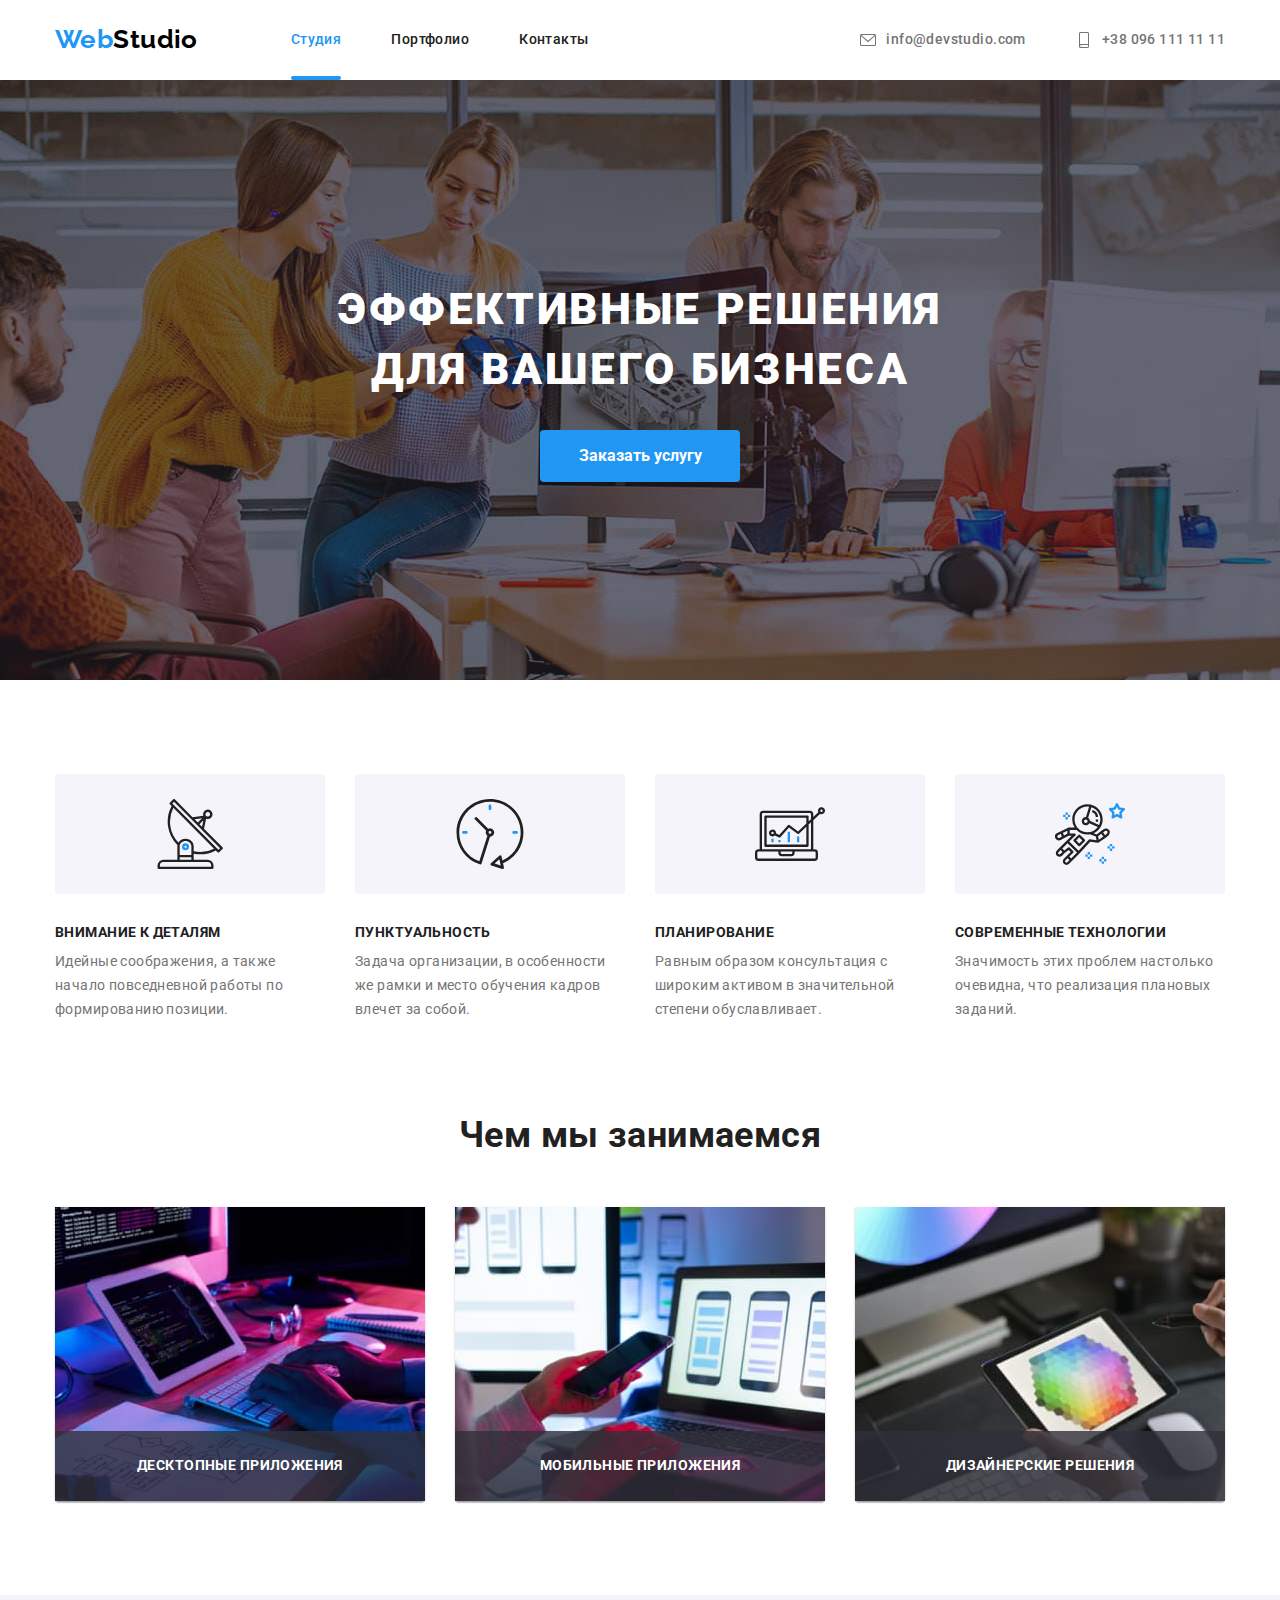
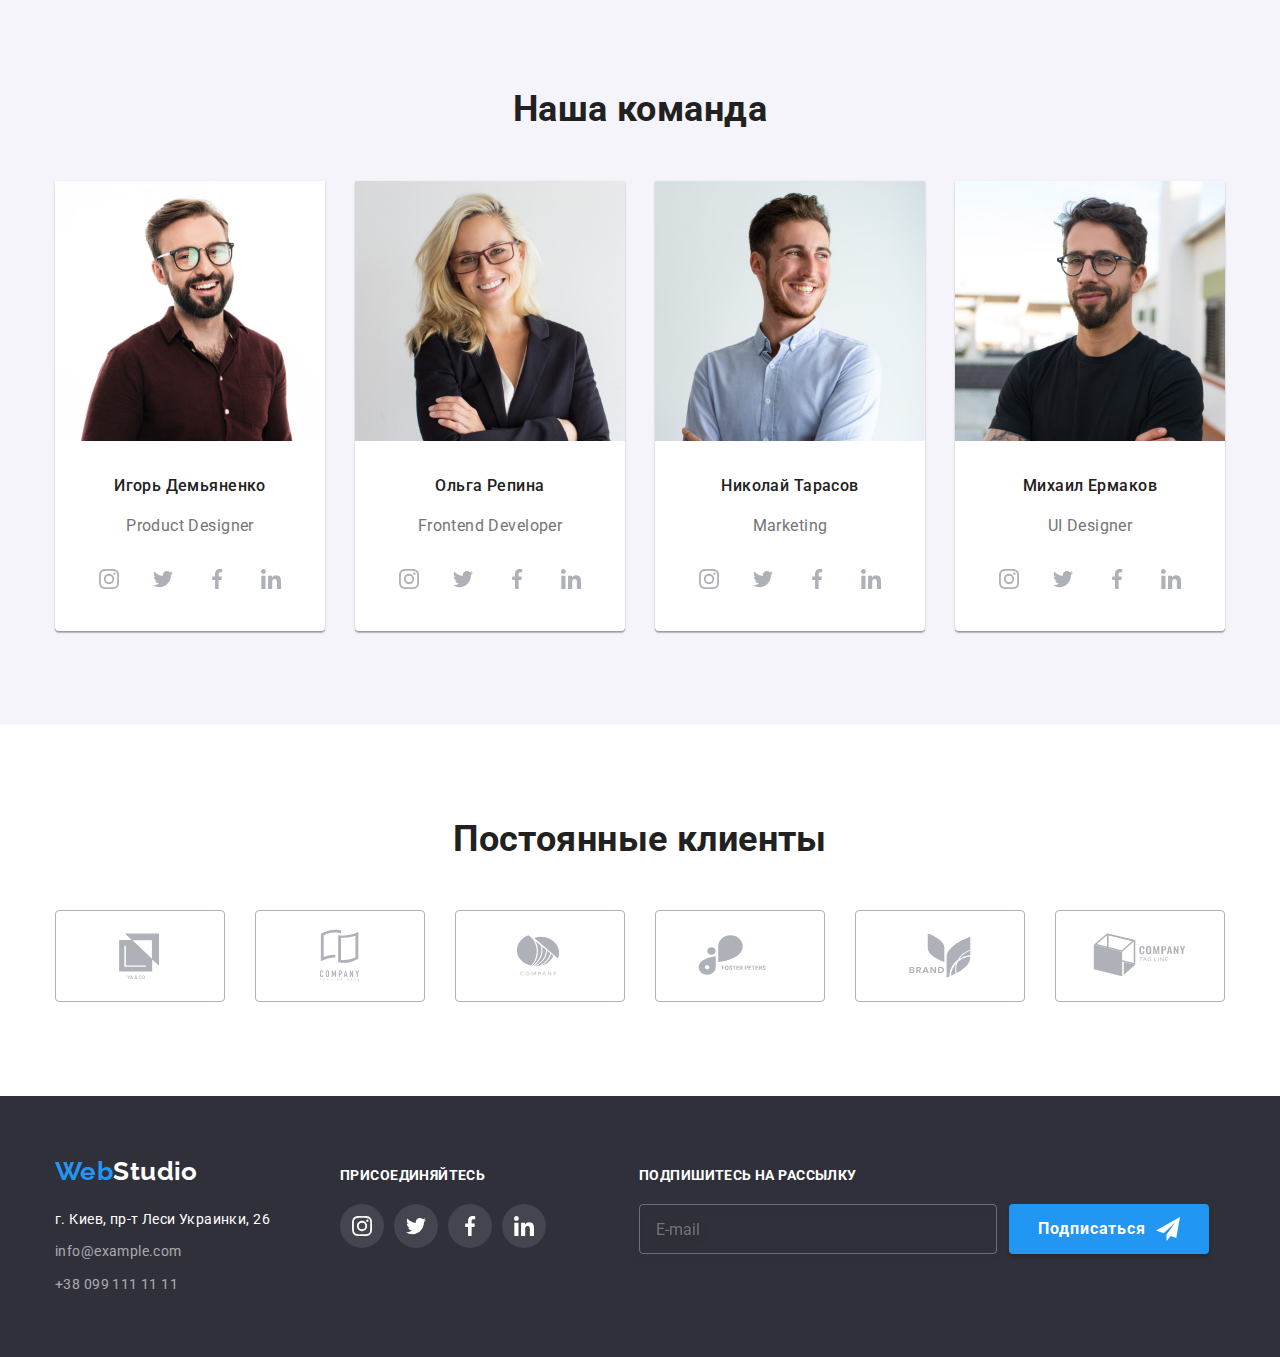
==== index.html @ b053bb47 "Start" ====
<!DOCTYPE html>
<html lang="ru">
<head>
    <meta charset="UTF-8">
    <meta http-equiv="X-UA-Compatible" content="IE=edge">
    <meta name="viewport" content="width=device-width, initial-scale=1.0">
    <title>WebStudio</title>
    <link rel="preconnect" href="https://fonts.googleapis.com">
    <link rel="preconnect" href="https://fonts.gstatic.com" crossorigin>
    <link href="https://fonts.googleapis.com/css2?family=Raleway:wght@700&family=Roboto:wght@400;500;700;900&display=swap"
        rel="stylesheet">
    <link rel="stylesheet" href="./css/modern-normalize.css">
    <link rel="stylesheet" href="./css/main.min.css">
    <link rel="stylesheet" href="./css/style.css">
</head>
<body>
    <!--Верхняя линия-->
    <header>
        <div class="container header">
            <nav class="navigation">
                <a href="./index.html" lang="en" class="navigation__link-logo"><span class="navigation__logo--blue">Web</span>Studio</a>
                <ul class="navigation__list">
                    <li class="navigation__link-content">
                        <a href="./index.html" class="navigation__site-nav current">Студия</a>
                    </li>
                    <li class="navigation__link-content">
                        <a href="./portfolio.html" class="navigation__site-nav">Портфолио</a>
                    </li>
                    <li class="navigation__link-content">
                        <a href="" class="navigation__site-nav">Контакты</a>
                    </li>
                </ul>
            </nav>
            <ul class="navigation__list">
                <li class="navigation__list-contact">
                    <a href="mailto:info@devstudio.com" class="navigation__link">
                        <svg class="navigation__icon">
                            <use href="./images/icons.svg#envelope"></use>
                        </svg>
                        info@devstudio.com
                    </a>
                </li>
                <li class="navigation__list-contact">
                    <a href="tel:+380961111111" class="navigation__link">
                        <svg class="navigation__icon">
                            <use href="./images/icons.svg#smartphone"></use>
                        </svg>
                        +38 096 111 11 11</a>
                </li>
            </ul>
        </div>
    </header>
    <main>
        <!--Шапка-->
        <section class="hero">
            <div class="container">
                <h1 class="hero__title">Эффективные решения
                    <br> для вашего бизнеса</h1>
                <button type="button" class="hero__button" data-modal-open>Заказать услугу</button>
            </div>
            <!-- Модалка -->
            <div class="backdrop is-hidden" data-modal>
                <div class="modal">
                    <button type="button" class="modal__close-btn" data-modal-close>
                        <svg class="modal__close-icon">
                            <use href="./images/icons.svg#close"></use>
                        </svg>
                    </button>
                    <p class="modal__title">Оставьте свои данные, мы вам перезвоним</p>
                    <form action="#" class="modal__form">
                        <label class="modal__label">
                            Имя
                            <div class="modal__block">
                                <input type="text" name="name" class="modal__input" minlength="2" required>
                                <svg class="modal__icon-form" width="18" height="18">
                                    <use href="./images/icons.svg#person"></use>
                                </svg>
                            </div>
                        </label>
                        <label class="modal__label">
                            Телефон
                            <div class="modal__block">
                                <input type="tel" name="tel" class="modal__input" required>
                                <svg class="modal__icon-form" width="18" height="18">
                                    <use href="./images/icons.svg#phone"></use>
                                </svg>
                            </div>
                        </label>
                        <label class="modal__label">
                            Почта
                            <div class="modal__block">
                                <input type="email" name="email" class="modal__input">
                                <svg class="modal__icon-form" width="18" height="18">
                                    <use href="./images/icons.svg#email"></use>
                                </svg>
                            </div>
                        </label>
                        <label for="#comment" class="modal__comment-label">Комментарий</label>
                        <textarea name="comment" id="comment" class="modal__comment" placeholder="Введите текст"></textarea>
                        <label class="modal__contract">
                            <input type="checkbox" class="modal__checkbox" name="contract" value="contract" required>
                            <svg class="modal__icon-contract">
                                <use href="./images/icons.svg#checkmark"></use>
                            </svg>
                            Соглашаюсь с рассылкой и принимаю <a href="" target="_blank" class="modal__link">Условия договора</a>
                        </label>
                        <button type="submit" class="modal__btn-send">Отправить</button>
                    </form>                    
                </div>
            </div>
        </section>
        <!--Особенности-->
        <section class="section-features">
            <div class="container">
                <ul class="features">
                    <li class="features__list">
                        <div class="features__bgc-icon">
                            <svg class="features__icon">
                                <use href="./images/icons.svg#sputnik"></use>
                            </svg>
                        </div>
                        <h3 class="features__title">Внимание к деталям</h3>
                        <p class="features__text">Идейные соображения, а также начало повседневной работы по формированию позиции.</p>
                    </li>
                    <li class="features__list">
                        <div class="features__bgc-icon">
                            <svg class="features__icon">
                                <use href="./images/icons.svg#clock"></use>
                            </svg>
                        </div>
                        <h3 class="features__title">Пунктуальность</h3>
                        <p class="features__text">Задача организации, в особенности же рамки и место обучения кадров влечет за собой.</p>
                    </li>
                    <li class="features__list">
                        <div class="features__bgc-icon">
                            <svg class="features__icon">
                                <use href="./images/icons.svg#diagram"></use>
                            </svg>
                        </div>
                        <h3 class="features__title">Планирование</h3>
                        <p class="features__text">Равным образом консультация с широким активом в значительной степени обуславливает.</p>
                    </li>
                    <li class="features__list">
                        <div class="features__bgc-icon">
                            <svg class="features__icon">
                                <use href="./images/icons.svg#astronaut"></use>
                            </svg>
                        </div>
                        <h3 class="features__title">Современные технологии</h3>
                        <p class="features__text">Значимость этих проблем настолько очевидна, что реализация плановых заданий.</p>
                    </li>
                </ul>
            </div>
        </section>
        <!--Чем мы занимаемся-->
        <section class="section">
            <div class="container work">
                <h2 class="work__title">Чем мы занимаемся</h2>
                <ul class="work__list">
                    <li class="work__images-list">
                        <div class="work__box">
                            <img src="./images/box1.jpg" class="work__images" alt="Человек печатает на клавиатуре код" width="370">
                            <p class="work__text-img">Десктопные приложения</p>
                        </div>
                    </li>
                    <li class="work__images-list">
                        <div class="work__box">
                            <img src="./images/box2.jpg" class="work__images" alt="Человек держит в руке телефон" width="370">
                            <p class="work__text-img">Мобильные приложения</p>
                        </div>
                        
                    </li>
                    <li class="work__images-list">
                        <div class="work__box">
                            <img src="./images/box3.jpg" class="work__images" alt="Планшет с палитрой цветов" width="370">
                            <p class="work__text-img">Дизайнерские решения</p>
                        </div>
                        
                    </li>
                </ul>
            </div>
        </section>
        <!--Наша команда-->
        <section class="section command">
           <div class="container">
                <h2 class="title">Наша команда</h2>
                <ul class="command">
                    <li class="command__list">
                        <img src="./images/command/img.jpg" alt="Игорь Демьяненко" width="270">
                        <div class="command__content">
                            <h3 class="command__name">Игорь Демьяненко</h3>
                            <p lang="en" class="command__profession">Product Designer</p>
                        </div>
                        <div class="command__block-icon">
                            <ul class="command__list-icon">
                                <li class="command__list-link">
                                    <a href="" class="command__link-icon">
                                        <svg class="command__icon">
                                            <use href="./images/icons.svg#instagram"></use>
                                        </svg>
                                    </a>
                                </li>
                                <li class="command__list-link">
                                    <a href="" class="command__link-icon">
                                        <svg class="command__icon">
                                            <use href="./images/icons.svg#twitter"></use>
                                        </svg>
                                    </a>
                                </li>
                                <li class="command__list-link">
                                    <a href="" class="command__link-icon">
                                        <svg class="command__icon">
                                            <use href="./images/icons.svg#facebook"></use>
                                        </svg>
                                    </a>
                                </li>
                                <li class="command__list-link">
                                    <a href="" class="command__link-icon">
                                        <svg class="command__icon">
                                            <use href="./images/icons.svg#linkedin"></use>
                                        </svg>
                                    </a>
                                </li>
                            </ul>
                        </div>
                    </li>
                    <li class="command__list">
                        <img src="./images/command/img_1.jpg" alt="Ольга Репина" width="270">
                        <div class="command__content">
                            <h3 class="command__name">Ольга Репина</h3>
                            <p lang="en" class="command__profession">Frontend Developer</p>
                        </div>
                        <div class="command__block-icon">
                            <ul class="command__list-icon">
                                <li class="command__list-link">
                                    <a href="" class="command__link-icon">
                                        <svg class="command__icon">
                                            <use href="./images/icons.svg#instagram"></use>
                                        </svg>
                                    </a>
                                </li>
                                <li class="command__list-link">
                                    <a href="" class="command__link-icon">
                                        <svg class="command__icon">
                                            <use href="./images/icons.svg#twitter"></use>
                                        </svg>
                                    </a>
                                </li>
                                <li class="command__list-link">
                                    <a href="" class="command__link-icon">
                                        <svg class="command__icon">
                                            <use href="./images/icons.svg#facebook"></use>
                                        </svg>
                                    </a>
                                </li>
                                <li class="command__list-link">
                                    <a href="" class="command__link-icon">
                                        <svg class="command__icon">
                                            <use href="./images/icons.svg#linkedin"></use>
                                        </svg>
                                    </a>
                                </li>
                            </ul>
                        </div>
                    </li>
                    <li class="command__list">
                        <img src="./images/command/img_2.jpg" alt="Николай Тарасов" width="270">
                        <div class="command__content">
                            <h3 class="command__name">Николай Тарасов</h3>
                            <p lang="en" class="command__profession">Marketing</p>
                        </div>
                        <div class="command__block-icon">
                            <ul class="command__list-icon">
                                <li class="command__list-link">
                                    <a href="" class="command__link-icon">
                                        <svg class="command__icon">
                                            <use href="./images/icons.svg#instagram"></use>
                                        </svg>
                                    </a>
                                </li>
                                <li class="command__list-link">
                                    <a href="" class="command__link-icon">
                                        <svg class="command__icon">
                                            <use href="./images/icons.svg#twitter"></use>
                                        </svg>
                                    </a>
                                </li>
                                <li class="command__list-link">
                                    <a href="" class="command__link-icon">
                                        <svg class="command__icon">
                                            <use href="./images/icons.svg#facebook"></use>
                                        </svg>
                                    </a>
                                </li>
                                <li class="command__list-link">
                                    <a href="" class="command__link-icon">
                                        <svg class="command__icon">
                                            <use href="./images/icons.svg#linkedin"></use>
                                        </svg>
                                    </a>
                                </li>
                            </ul>
                        </div>
                    </li>
                    <li class="command__list">
                        <img src="./images/command/img_3.jpg" alt="Михаил Ермаков" width="270">
                        <div class="command__content">
                            <h3 class="command__name">Михаил Ермаков</h3>
                            <p lang="en" class="command__profession">UI Designer</p>
                        </div>
                        <div class="command__block-icon">
                            <ul class="command__list-icon">
                                <li class="command__list-link">
                                    <a href="" class="command__link-icon">
                                        <svg class="command__icon">
                                            <use href="./images/icons.svg#instagram"></use>
                                        </svg>
                                    </a>
                                </li>
                                <li class="command__list-link">
                                    <a href="" class="command__link-icon">
                                        <svg class="command__icon">
                                            <use href="./images/icons.svg#twitter"></use>
                                        </svg>
                                    </a>
                                </li>
                                <li class="command__list-link">
                                    <a href="" class="command__link-icon">
                                        <svg class="command__icon">
                                            <use href="./images/icons.svg#facebook"></use>
                                        </svg>
                                    </a>
                                </li>
                                <li class="command__list-link">
                                    <a href="" class="command__link-icon">
                                        <svg class="command__icon">
                                            <use href="./images/icons.svg#linkedin"></use>
                                        </svg>
                                    </a>
                                </li>
                            </ul>
                        </div>
                    </li>
                </ul>
           </div>
        </section>
        <!-- Постоянные клиенты -->
        <section class="section">
            <div class="container">
                <h2 class="title">Постоянные клиенты</h2>
                <ul class="customer">
                    <li class="customer__list">
                        <a href="" class="customer__link">
                            <svg class="customer__icon">
                                <use href="./images/icons.svg#company-first"></use>
                            </svg>
                        </a>
                    </li>
                    <li class="customer__list">
                        <a href="" class="customer__link">
                            <svg class="customer__icon">
                                <use href="./images/icons.svg#company-second"></use>
                            </svg>
                        </a>
                    </li>
                    <li class="customer__list">
                        <a href="" class="customer__link">
                            <svg class="customer__icon">
                                <use href="./images/icons.svg#company-third"></use>
                            </svg>
                        </a>
                    </li>
                    <li class="customer__list">
                        <a href="" class="customer__link">
                            <svg class="customer__icon">
                                <use href="./images/icons.svg#company-fourth"></use>
                            </svg>
                        </a>
                    </li>
                    <li class="customer__list">
                        <a href="" class="customer__link">
                            <svg class="customer__icon">
                                <use href="./images/icons.svg#company-fifth"></use>
                            </svg>
                        </a>
                    </li>
                    <li class="customer__list">
                        <a href="" class="customer__link">
                            <svg class="customer__icon">
                                <use href="./images/icons.svg#company-sixth"></use>
                            </svg>
                        </a>
                    </li>
                </ul>
            </div>
        </section>
    </main>
    <!--Подвал-->
    <footer>
        <div class="container basement">
            <div>
                <a href="./index.html" class="basement__link"><span class="basement__logo">Web</span>Studio</a>
                
                <ul class="basement__contact">
                    <li class="basement__list">
                        <a href="https://goo.gl/maps/pMENzSgRRFDBbWSv6" target="_blank" rel="noreferrer noopener" class="basement__address">г.
                            Киев, пр-т Леси Украинки, 26</a>
                    </li>
                    <li class="basement__list">
                        <a href="mailto:info@example.com" class="basement__email">info@example.com</a>
                    </li>
                    <li class="basement__list">
                        <a href="tel:+380991111111" class="basement__tel">+38 099 111 11 11</a>
                    </li>
                </ul>
            </div>
            <div class="subscribe">
                <h2 class="subscribe__title">Присоединяйтесь</h2>
                <ul class="subscribe__list">
                    <li class="subscribe__contact">
                        <a href="" class="subscribe__link">
                            <svg class="subscribe__icon">
                                <use href="./images/icons.svg#instagram"></use>
                            </svg>
                        </a>
                    </li>
                    <li class="subscribe__contact">
                        <a href="" class="subscribe__link">
                            <svg class="subscribe__icon">
                                <use href="./images/icons.svg#twitter"></use>
                            </svg>
                        </a>
                    </li>
                    <li class="subscribe__contact">
                        <a href="" class="subscribe__link">
                            <svg class="subscribe__icon">
                                <use href="./images/icons.svg#facebook"></use>
                            </svg>
                        </a>
                    </li>
                    <li class="subscribe__contact">
                        <a href="" class="subscribe__link">
                            <svg class="subscribe__icon">
                                <use href="./images/icons.svg#linkedin"></use>
                            </svg>
                        </a>
                    </li>
                </ul>
            </div>
            <div class="block-send">
                <h3 class="form-title">Подпишитесь на рассылку</h3>
                <form action="#" class="form">
                    <input type="email" class="form__input" name="email" placeholder="E-mail">
                    <button type="submit" class="form__button">Подписаться
                        <svg class="form__icon" width="24" height="24">
                            <use href="./images/icons.svg#send"></use>
                        </svg>
                    </button>
                </form>
            </div>
        </div>
        
    </footer>
    <script src="./js/modal.js"></script>
</body>
</html>
---- css/main.min.css ----
body{width:100%;color:var(--primary-text-color);background-color:var(--primary-wight-color);font-family:Roboto,sans-serif;font-style:normal;font-weight:400;font-size:14px;line-height:1.7;letter-spacing:.03em}ul{list-style:none}a{text-decoration:none}img{display:block}footer{padding:60px 0;background-color:#2f303a;color:#fff}.container{width:1200px;margin-left:auto;margin-right:auto;padding-left:15px;padding-right:15px}.container.header{display:flex;align-items:center}.container.basement{display:flex}.basement__link,.navigation__link-logo{display:flex;font-family:Raleway,sans-serif;font-style:normal;font-weight:700;font-size:26px;line-height:1.2}.basement__logo,.navigation__logo--blue{display:block;color:#2196f3}.navigation__link-logo{align-items:center;margin-right:93px;color:#000}.basement__link{margin:0;margin-bottom:20px;color:#fff;align-items:center}.navigation{display:flex}.navigation__list{margin:0;display:flex;padding-left:0;margin-left:auto}.navigation__link-content:not(:last-child){margin-right:50px}.navigation__site-nav{display:block;padding-top:32px;padding-bottom:32px;color:#212121;font-weight:500;font-size:14px;line-height:1.14;position:relative;transition:color 250ms cubic-bezier(0.4, 0, 0.2, 1)}.navigation__site-nav::before{content:"";display:block;position:absolute;bottom:0;right:0;width:100%;transition:transform 200ms cubic-bezier(0.4, 0, 0.2, 1);transform:scaleX(0);height:4px;border-radius:2px;background-color:#2196f3}.navigation__site-nav:hover{color:#2196f3}.navigation__site-nav:hover::before{content:"";transform:scaleX(1)}.navigation__site-nav:focus{color:#2196f3}.navigation__site-nav:focus::before{content:"";transform:scaleX(1)}.navigation__site-nav.current{color:#2196f3}.navigation__site-nav.current::after{content:"";display:block;position:absolute;width:100%;height:4px;border-radius:2px;bottom:0;background-color:#2196f3}.navigation__list-contact+.navigation__list-contact{margin-left:50px}.navigation__link{display:flex;align-items:center;padding-top:32px;padding-bottom:32px;color:#757575;font-weight:500;font-size:14px;line-height:1.14;transition:color 250ms cubic-bezier(0.4, 0, 0.2, 1)}.navigation__link:hover,.navigation__link:focus{color:#2196f3}.navigation__icon{fill:currentColor;margin-right:10px;width:16px;height:16px}.hero{margin-right:auto;margin-left:auto;max-width:1600px;height:600px;background-image:linear-gradient(rgba(47, 48, 58, 0.4), rgba(47, 48, 58, 0.4)),url("../images/fon.jpg");background-repeat:no-repeat;background-size:cover;background-position:center;padding-top:200px;padding-bottom:200px;background-color:#2f303a;color:#fff;text-align:center}.hero__title{margin-bottom:30px;margin-top:0;font-weight:900;font-size:44px;line-height:1.36;text-align:center;letter-spacing:.06em;text-transform:uppercase}.hero__button{display:inline-block;border-radius:4px;border:1px solid transparent;padding:10px 32px;min-width:200px;cursor:pointer;background-color:#2196f3;color:#fff;font-family:Roboto,sans-serif;font-style:normal;font-weight:700;font-size:16px;line-height:1.87;text-decoration:none;transition:transform 250ms cubic-bezier(0.4, 0, 0.2, 1)}.hero__button:hover,.hero__button:focus{transform:scale(1.2)}.section{padding-top:94px;padding-bottom:94px}.section-features{padding-top:94px}.section.command{background-color:#f5f4fa}.features{display:flex;margin-top:0;margin-bottom:0;padding-left:0}.features__list{width:270px;margin-right:30px}.features__list:nth-child(4n){margin-right:0}.features__bgc-icon{display:flex;align-items:center;justify-content:center;width:270px;height:120px;margin-bottom:30px;border-radius:4px;background-color:#f5f4fa}.features__icon{width:70px;height:70px}.features__title{margin-top:0;margin-bottom:10px;color:#212121;font-weight:700;font-size:14px;line-height:16px;text-transform:uppercase}.features__text{margin:0}.title{margin-top:0;margin-bottom:50px;color:#212121;font-weight:700;font-size:36px;line-height:1.16;text-align:center}.work__title{margin-top:0;margin-bottom:50px;color:#212121;font-weight:700;font-size:36px;line-height:1.16;text-align:center}.work__list{display:flex;margin-top:0;margin-bottom:0;padding-left:0}.work__images-list{box-shadow:0px 1px 3px rgba(0,0,0,.12),0px 1px 1px rgba(0,0,0,.14),0px 2px 1px rgba(0,0,0,.2);border-radius:0px 0px 4px 4px;background-color:#fff}.work__images-list:not(:last-child){margin-right:30px}.work__box{position:relative}.work__images{display:block}.work__text-img{position:absolute;bottom:0;height:70px;width:100%;font-weight:700;font-size:14px;line-height:1.14;text-align:center;letter-spacing:.03em;text-transform:uppercase;color:#fff;background:rgba(47,48,58,.8);padding:27px 0;margin:0}.command{display:flex;margin-top:0;margin-bottom:0;padding-left:0}.command__list{box-shadow:0px 1px 3px rgba(0,0,0,.12),0px 1px 1px rgba(0,0,0,.14),0px 2px 1px rgba(0,0,0,.2);border-radius:0px 0px 4px 4px;background-color:#fff}.command__list:not(:last-child){margin-right:30px}.command__content{padding-top:30px;padding-bottom:16px}.command__name{display:flex;justify-content:center;margin-top:0;margin-bottom:10px;color:#212121;font-weight:500;font-size:16px;line-height:1.87}.command__profession{display:flex;justify-content:center;margin:0;font-size:16px;line-height:1.87}.command__block-icon{padding-bottom:30px}.command__list-icon{display:flex;align-items:center;justify-content:center;padding-left:0}.command__list-link:not(:last-child){margin-right:10px}.command__link-icon{display:flex;align-items:center;justify-content:center;width:44px;height:44px;border-radius:50%;margin-right:10px;color:#afb1b8;transition:background 250ms cubic-bezier(0.4, 0, 0.2, 1)}.command__link-icon:last-child{margin-right:0}.command__link-icon:focus,.command__link-icon:hover{background-color:#2196f3;color:#fff}.command__icon{width:20px;height:20px;fill:currentColor;transition:fill 250ms cubic-bezier(0.4, 0, 0.2, 1)}.command__icon:hover,.command__icon:focus{fill:#fff}.customer{display:flex;margin-top:0;margin-bottom:0;padding-left:0}.customer__list{display:flex;justify-content:center;align-items:center;margin-right:30px}.customer__list:last-child{margin-right:0}.customer__link{display:flex;justify-content:center;align-items:center;padding:16px 32px;color:#afb1b8;width:170px;height:92px;border:1px solid #afb1b8;border-radius:4px;transition:color 250ms cubic-bezier(0.4, 0, 0.2, 1),border 250ms cubic-bezier(0.4, 0, 0.2, 1)}.customer__link:hover,.customer__link:focus{color:#2196f3;border:1px solid #2196f3}.customer__icon{width:106px;height:60px;fill:currentColor}.basement__contact{margin-top:0;margin-bottom:0;padding-left:0}.basement__list:not(:last-child){margin-bottom:9px}.basement__address{color:#fff}.basement__email,.basement__tel{color:rgba(255,255,255,.6);transition:color 250ms var(--time-function)}.basement__email:focus,.basement__email:hover,.basement__tel:focus,.basement__tel:hover{color:#2196f3}.subscribe{margin-top:12px;margin-left:70px;width:206px}.subscribe__title{display:flex;align-items:start;margin-bottom:20px;margin-top:0;text-align:center;font-weight:700;font-size:14px;line-height:1.14;text-transform:uppercase;color:#fff}.subscribe__list{display:flex;margin-top:0;margin-bottom:0;padding-left:0;justify-content:space-between;width:206px}.subscribe__contact{display:flex;align-items:center;justify-content:center}.subscribe__link{display:flex;align-items:center;justify-content:center;width:44px;height:44px;border-radius:50%;color:#fff;background:rgba(255,255,255,.1);transition:background-color 250ms cubic-bezier(0.4, 0, 0.2, 1)}.subscribe__link:hover,.subscribe__link:focus{background-color:#2196f3}.subscribe__icon{width:20px;height:20px;align-items:center;justify-content:center;fill:currentColor}.block-send{display:inline-block;margin-left:93px;margin-top:12px}.form{display:flex}.form-title{margin:0;margin-bottom:20px;font-weight:700;font-size:14px;line-height:1.14;letter-spacing:.03em;text-transform:uppercase;color:#fff}.form__button{font-weight:700;font-size:16px;line-height:1.8;display:inline-flex;align-items:center;justify-content:center;letter-spacing:.06em;width:200px;height:50px;padding:0;background-color:#2196f3;color:#fff;box-shadow:0px 4px 4px rgba(0,0,0,.15);border-radius:4px;border:none;cursor:pointer}.form__icon{fill:currentColor;margin-left:10px}.form__input{background-color:transparent;color:#fff;padding-top:14px;padding-bottom:14px;padding-left:16px;width:358px;height:50px;margin-right:12px;font-size:16px;line-height:1.4;border:1px solid rgba(255,255,255,.3);box-sizing:border-box;filter:drop-shadow(0px 4px 4px rgba(0, 0, 0, 0.15));border-radius:4px;transition:border-color 250ms cubic-bezier(0.4, 0, 0.2, 1)}.form__input:hover,.form__input:focus{border-color:#fff;outline:-webkit-focus-ring-color auto 0px}.form__input:hover::-moz-placeholder, .form__input:focus::-moz-placeholder{color:#fff}.form__input:hover:-ms-input-placeholder, .form__input:focus:-ms-input-placeholder{color:#fff}.form__input:hover::placeholder,.form__input:focus::placeholder{color:#fff}/*# sourceMappingURL=main.min.css.map */
---- css/style.css ----
/* Цвет акцента #2196F3
Цвет заголовка #212121 
Цвет основного текста #757575
Белый цвет #FFFFFF
*/

:root {
  --accent-text-color: #2196f3;
  --title-text-color: #212121;
  --primary-text-color: #757575;
  --primary-wight-color: #ffffff;
  --second-bgc-color: #2f303a;
  --third-bgc-color: #f5f4fa;
  --icon-color: #afb1b8;
  --form-label-color: rgba(117, 117, 117, 0.5);
  --time-function: cubic-bezier(0.4, 0, 0.2, 1);
}
/* body {
  width: 100%;

  color: var(--primary-text-color);
  background-color: var(--primary-wight-color);

  font-family: Roboto, sans-serif;
  font-style: normal;
  font-weight: 400;
  font-size: 14px;
  line-height: 1.7;
  letter-spacing: 0.03em;
}

ul {
  list-style: none;
}

a {
  text-decoration: none;
}

img {
  display: block;
} */

.border {
  border-bottom: 1px solid #ececec;
}
/* Site nav */
/* .container.header {
  display: flex;
  align-items: center;
}
.container {
  width: 1200px;
  margin-left: auto;
  margin-right: auto;
  padding-left: 15px;
  padding-right: 15px;
}
.navigation {
  display: flex;
}
.navigation__link-logo {
  display: block;
  display: flex;
  align-items: center;
  margin-right: 93px;

  color: #000000;

  font-family: Raleway, sans-serif;
  font-style: normal;
  font-weight: 700;
  font-size: 26px;
  line-height: 1.2;
} */
/* .navigation__logo--blue {
  display: block;

  color: var(--accent-text-color);
} */
/* .navigation__list {
  margin: 0;
  display: flex;
  padding-left: 0;
  margin-left: auto;
}
.navigation__link-content:not(:last-child) {
  margin-right: 50px;
}
.navigation__site-nav {
  display: block;
  padding-top: 32px;
  padding-bottom: 32px;

  color: var(--title-text-color);

  font-weight: 500;
  font-size: 14px;
  line-height: 1.14;

  position: relative;
  transition: color 250ms var(--time-function);
} */
/* .navigation__site-nav:hover,
.navigation__site-nav:focus {
  color: var(--accent-text-color);
}
.navigation__site-nav::before {
  content: "";

  display: block;
  position: absolute;
  bottom: 0;
  right: 0;
  width: 100%;
  transition: transform 200ms var(--time-function);
  transform: scaleX(0);
  height: 4px;
  border-radius: 2px;

  background-color: var(--accent-text-color);
}
.navigation__site-nav:hover::before,
.navigation__site-nav:focus::before {
  content: "";
  transform: scaleX(1);
} */
/* .navigation__site-nav.current {
  color: var(--accent-text-color);
}
.navigation__site-nav.current::after {
  content: "";

  display: block;
  position: absolute;
  width: 100%;
  height: 4px;
  border-radius: 2px;
  bottom: 0;

  background-color: var(--accent-text-color);
} */

/* Contacts */

/* .navigation__list {
  margin: 0;
  display: flex;
  padding-left: 0;
  margin-left: auto;
} */
/* .navigation__list-contact + .navigation__list-contact {
  margin-left: 50px;
}
.navigation__link {
  display: flex;
  align-items: center;
  padding-top: 32px;
  padding-bottom: 32px;

  color: var(--primary-text-color);

  font-weight: 500;
  font-size: 14px;
  line-height: 1.14;

  transition: color 250ms var(--time-function);
}
.navigation__link:hover,
.navigation__link:focus {
  color: var(--accent-text-color);
}

.navigation__icon {
  fill: currentColor;
  margin-right: 10px;
  width: 16px;
  height: 16px;
} */

/* Шапка */

/* .hero {
  margin-right: auto;
  margin-left: auto;
  max-width: 1600px;
  height: 600px;
  background-image: linear-gradient(
      rgba(47, 48, 58, 0.4),
      rgba(47, 48, 58, 0.4)
    ),
    url("../images/fon.jpg");
  background-repeat: no-repeat;
  background-size: cover;
  background-position: center;
  padding-top: 200px;
  padding-bottom: 200px;

  background-color: var(--second-bgc-color);
  color: var(--primary-wight-color);

  text-align: center;
}
.hero__title {
  margin-bottom: 30px;
  margin-top: 0;

  font-weight: 900;
  font-size: 44px;
  line-height: 1.36;
  text-align: center;
  letter-spacing: 0.06em;
  text-transform: uppercase;
}
.hero__button {
  display: inline-block;
  border-radius: 4px;
  border: 1px solid transparent;
  padding: 10px 32px;
  min-width: 200px;
  cursor: pointer;

  background-color: var(--accent-text-color);
  color: var(--primary-wight-color);

  font-family: Roboto, sans-serif;
  font-style: normal;
  font-weight: 700;
  font-size: 16px;
  line-height: 1.87;
  text-decoration: none;

  transition: transform 250ms var(--time-function);
}
.hero__button:hover,
.hero__button:focus {
  transform: scale(1.2);
} */
/* Main */
/* .section-features {
  padding-top: 94px;
}
.features {
  display: flex;
  margin-top: 0;
  margin-bottom: 0;
  padding-left: 0;
}
.features__list {
  width: 270px;
  margin-right: 30px;
}
.features__list:nth-child(4n) {
  margin-right: 0;
}
.features__bgc-icon {
  display: flex;
  align-items: center;
  justify-content: center;
  width: 270px;
  height: 120px;
  margin-bottom: 30px;
  border-radius: 4px;

  background-color: var(--third-bgc-color);
}
.features__icon {
  width: 70px;
  height: 70px;
}
.features__title {
  margin-top: 0;
  margin-bottom: 10px;

  color: var(--title-text-color);

  font-weight: 700;
  font-size: 14px;
  line-height: 16px;

  text-transform: uppercase;
}
.features__text {
  margin: 0;
} */

/* Чем мы занимаемся */
/* .section {
  padding-top: 94px;
  padding-bottom: 94px;
}
.work__title {
  margin-top: 0;
  margin-bottom: 50px;

  color: var(--title-text-color);

  font-weight: 700;
  font-size: 36px;
  line-height: 1.16;
  text-align: center;
}
.work__list {
  display: flex;
  margin-top: 0;
  margin-bottom: 0;
  padding-left: 0;
}

.work__images-list {
  box-shadow: 0px 1px 3px rgba(0, 0, 0, 0.12), 0px 1px 1px rgba(0, 0, 0, 0.14),
    0px 2px 1px rgba(0, 0, 0, 0.2);
  border-radius: 0px 0px 4px 4px;

  background-color: var(--primary-wight-color);
}
.work__images-list:not(:last-child) {
  margin-right: 30px;
}
.work__box {
  position: relative;
}
.work__images {
  display: block;
}

.work__text-img {
  position: absolute;
  bottom: 0;
  height: 70px;
  width: 100%;

  font-weight: 700;
  font-size: 14px;
  line-height: 1.14;
  text-align: center;
  letter-spacing: 0.03em;
  text-transform: uppercase;
  color: var(--primary-wight-color);
  background: rgba(47, 48, 58, 0.8);
  padding: 27px 0;
  margin: 0;
} */

/* Наша коанда */

/* .section.command {
  background-color: var(--third-bgc-color);
}
.title {
  margin-top: 0;
  margin-bottom: 50px;

  color: var(--title-text-color);

  font-weight: 700;
  font-size: 36px;
  line-height: 1.16;
  text-align: center;
}
.command {
  display: flex;
  margin-top: 0;
  margin-bottom: 0;
  padding-left: 0;
}
.command__list {
  box-shadow: 0px 1px 3px rgba(0, 0, 0, 0.12), 0px 1px 1px rgba(0, 0, 0, 0.14),
    0px 2px 1px rgba(0, 0, 0, 0.2);
  border-radius: 0px 0px 4px 4px;

  background-color: var(--primary-wight-color);
}
.command__list:not(:last-child) {
  margin-right: 30px;
}
.command__content {
  padding-top: 30px;
  padding-bottom: 16px;
}
.command__name {
  display: flex;
  justify-content: center;
  margin-top: 0;
  margin-bottom: 10px;

  color: var(--title-text-color);

  font-weight: 500;
  font-size: 16px;
  line-height: 1.87;
}
.command__profession {
  display: flex;
  justify-content: center;
  margin: 0;

  font-size: 16px;
  line-height: 1.87;
}
.command__block-icon {
  padding-bottom: 30px;
}
.command__list-icon {
  display: flex;
  align-items: center;
  justify-content: center;
  padding-left: 0;
}

.command__list-link:not(:last-child) {
  margin-right: 10px;
}
.command__link-icon {
  display: flex;
  align-items: center;
  justify-content: center;
  width: 44px;
  height: 44px;
  border-radius: 50%;
  margin-right: 10px;

  color: var(--icon-color);

  transition: background 250ms var(--time-function);
}
.command__link-icon:last-child {
  margin-right: 0;
}
.command__link-icon:focus,
.command__link-icon:hover {
  background-color: var(--accent-text-color);
  color: var(--primary-wight-color);
}
.command__icon {
  width: 20px;
  height: 20px;

  fill: currentColor;
  transition: fill 250ms var(--time-function);
}
.command__icon:hover,
.command__icon:focus {
  fill: var(--primary-wight-color);
} */

/* Постоянные клиенты */

/* .customer {
  display: flex;
  margin-top: 0;
  margin-bottom: 0;
  padding-left: 0;
}
.customer__list {
  display: flex;
  justify-content: center;
  align-items: center;
  margin-right: 30px;
}
.customer__list:last-child {
  margin-right: 0;
}
.customer__link {
  display: flex;
  justify-content: center;
  align-items: center;
  padding: 16px 32px;
  color: var(--icon-color);
  width: 170px;
  height: 92px;
  border: 1px solid #afb1b8;
  border-radius: 4px;

  transition: color 250ms var(--time-function),
    border 250ms var(--time-function);
}
.customer__link:hover,
.customer__link:focus {
  color: var(--accent-text-color);
  border: 1px solid var(--accent-text-color);
}
.customer__icon {
  width: 106px;
  height: 60px;
  fill: currentColor;
} */
/* Подвал */
/* footer {
  padding: 60px 0;

  background-color: var(--second-bgc-color);
  color: var(--primary-wight-color);
} */
/* .basement {
  display: flex;
}
.basement__link {
  display: flex;
  margin: 0;
  margin-bottom: 20px;

  color: var(--primary-wight-color);

  font-family: Raleway, sans-serif;
  font-style: normal;
  font-weight: 700;
  font-size: 26px;
  line-height: 1.2;
  align-items: center;
}
.basement__logo {
  display: block;
  color: var(--accent-text-color);
}
.basement__contact {
  margin-top: 0;
  margin-bottom: 0;
  padding-left: 0;
}
.basement__list:not(:last-child) {
  margin-bottom: 9px;
}
.basement__address {
  color: var(--primary-wight-color);
}
.basement__email,
.basement__tel {
  color: rgba(255, 255, 255, 0.6);

  transition: color 250ms var(--time-function);
}
.basement__tel:hover,
.basement__tel:focus,
.basement__email:hover,
.basement__email:focus {
  color: var(--accent-text-color);
}
.subscribe {
  margin-top: 12px;
  margin-left: 70px;
  width: 206px;
}
.subscribe__title {
  display: flex;
  align-items: start;
  margin-bottom: 20px;
  margin-top: 0;
  text-align: center;

  font-weight: 700;
  font-size: 14px;
  line-height: 1.14;
  text-transform: uppercase;

  color: var(--primary-wight-color);
}
.subscribe__list {
  display: flex;
  justify-content: space-between;
  margin: 0;
  padding-left: 0;
  width: 206px;
} */
/* .subscribe__contact {
  display: flex;
  align-items: center;
  justify-content: center;
}
.subscribe__link {
  display: flex;
  align-items: center;
  justify-content: center;
  width: 44px;
  height: 44px;
  border-radius: 50%;

  color: var(--primary-wight-color);
  background: rgba(255, 255, 255, 0.1);

  transition: background-color 250ms var(--time-function);
}
.subscribe__link:hover,
.subscribe__link:focus {
  background-color: var(--accent-text-color);
}
.subscribe__icon {
  width: 20px;
  height: 20px;
  align-items: center;
  justify-content: center;
  fill: currentColor;
} */
/* .block-send {
  display: inline-block;
  margin-left: 93px;
  margin-top: 12px;
}
.form-title {
  margin: 0;
  margin-bottom: 20px;

  font-weight: 700;
  font-size: 14px;
  line-height: 1.14;
  letter-spacing: 0.03em;
  text-transform: uppercase;

  color: var(--primary-wight-color);
}
.form {
  display: flex;
}
.form__input {
  background-color: transparent;
  color: #ffffff;

  padding-top: 14px;
  padding-bottom: 14px;
  padding-left: 16px;
  width: 358px;
  height: 50px;
  margin-right: 12px;

  font-size: 16px;
  line-height: 1.4;
  border: 1px solid rgba(255, 255, 255, 0.3);
  box-sizing: border-box;
  filter: drop-shadow(0px 4px 4px rgba(0, 0, 0, 0.15));
  border-radius: 4px;

  transition: border-color 250ms var(--time-function);
}
.form__input:hover,
.form__input:focus {
  border-color: #ffffff;
  outline: -webkit-focus-ring-color auto 0px;
}
.form__input::placeholder {
  font-size: 16px;
  line-height: 1.4;

  color: rgba(255, 255, 255, 0.6);

  transition: color 250ms var(--time-function);
}
.form__input:hover::placeholder,
.form__input:focus::placeholder {
  color: #ffffff;
} */
/* .form__button {
  font-weight: 700;
  font-size: 16px;
  line-height: 1.8;
  display: inline-flex;
  align-items: center;
  justify-content: center;
  letter-spacing: 0.06em;

  width: 200px;
  height: 50px;
  padding: 0;

  background-color: var(--accent-text-color);
  color: var(--primary-wight-color);

  box-shadow: 0px 4px 4px rgba(0, 0, 0, 0.15);
  border-radius: 4px;
  border: none;
  cursor: pointer;
}
.form__icon {
  fill: currentColor;

  margin-left: 10px;
} */
/* Portfolio */
.portfolio {
  width: 1200px;
  margin-left: auto;
  margin-right: auto;
  padding-left: 15px;
  padding-right: 15px;
  /* border: 1px solid tomato; */
}
.portfolio__title {
  display: none;
}
.portfolio__list {
  display: flex;
  justify-content: center;
  margin-bottom: 50px;
  padding-left: 0;
  margin-top: 0;
}
.portfolio__filter {
  margin-right: 8px;
}
.portfolio__filter:last-child {
  margin-right: 0;
}
.portfolio__btn {
  border-radius: 4px;
  border: 1px solid transparent;
  padding: 6px 22px;

  background-color: var(--third-bgc-color);
  color: var(--title-text-color);

  font-family: Roboto, sans-serif;
  font-style: normal;
  font-weight: 500;
  font-size: 16px;
  line-height: 1.62;

  transition: background-color 250ms var(--time-function),
    color 250ms var(--time-function);
}

.portfolio__btn:hover,
.portfolio__btn:focus {
  background-color: var(--accent-text-color);
  color: var(--primary-wight-color);
  cursor: pointer;
}
.project {
  display: flex;
  flex-wrap: wrap;
  margin-top: -30px;
  margin-left: -30px;
  margin-bottom: 0;
  padding-left: 0;
}
.project > .project__list {
  flex-basis: calc(100% / 3 - 30px);
  margin-left: 30px;
  margin-top: 30px;
}

.project__link {
  display: block;

  transition: box-shadow 250ms var(--time-function);
}
.project__link:focus,
.project__link:hover {
  box-shadow: 0px 1px 1px rgba(0, 0, 0, 0.12), 0px 4px 4px rgba(0, 0, 0, 0.06),
    1px 4px 6px rgba(0, 0, 0, 0.16);
}
.project__card-thumb {
  position: relative;
  overflow: hidden;
}
.project__picture {
  display: block;
  max-width: 100%;
}
.project__text {
  padding: 63px 24px;
  margin: 0;

  font-size: 18px;
  line-height: 1.5;

  background: rgba(33, 150, 243, 0.9);
  color: var(--primary-wight-color);

  position: absolute;
  top: 295px;
  transition: top 250ms var(--time-function);
}
.project__link:focus .project__text,
.project__link:hover .project__text {
  top: 0;
}

.project__card-content {
  padding: 20px 24px;
  border-bottom: 1px solid #eeeeee;
  border-left: 1px solid #eeeeee;
  border-right: 1px solid #eeeeee;
}

.project__title {
  margin-top: 0;
  margin-bottom: 4px;

  font-weight: 700;
  font-size: 18px;
  line-height: 2;
  text-transform: none;

  color: var(--title-text-color);
}
.project__text-category {
  margin-top: 0;
  margin-bottom: 0;

  font-size: 16px;
  line-height: 1.87;
}
a p {
  color: var(--primary-text-color);
}

/* Модальное окно */

.backdrop {
  width: 100vw;
  height: 100vh;
  background-color: rgba(0, 0, 0, 0.2);

  position: fixed;
  top: 0;
  left: 0;
  z-index: 1;

  transition: opacity 1000ms var(--time-function),
    visibility 1000ms var(--time-function);
}
.is-hidden {
  visibility: hidden;
  opacity: 0;
  pointer-events: none;
}
.backdrop.is-hidden .modal {
  transform: scale(1.5);
  transition: transform 1000ms var(--time-function);
}
.modal {
  width: 528px;
  min-height: 581px;
  border-radius: 4px;
  background-color: var(--primary-wight-color);
  top: 50%;
  left: 50%;
  position: absolute;
  transform: translate(-50%, -50%) scale(1);
}
.modal__close-btn {
  position: absolute;
  display: block;
  margin-left: auto;
  top: 8px;
  right: 8px;
  padding: 0;
  background-color: transparent;
  cursor: pointer;

  border-radius: 50%;
  border: 1px solid rgba(0, 0, 0, 0.1);
  color: var(--accent-text-color);

  transition: border-color 250ms var(--time-function);
}
.modal__close-btn:hover,
.modal__close-btn:focus {
  border-color: var(--accent-text-color);
}
.modal__close-icon {
  display: block;
  width: 30px;
  height: 30px;
  padding: 6px;

  transition: fill 250ms var(--time-function);
}
.modal__close-icon:hover,
.modal__close-icon:focus {
  fill: currentColor;
}

.modal__title {
  font-weight: 700;
  font-size: 20px;
  line-height: 1.15;
  text-align: center;
  letter-spacing: 0.03em;

  color: var(--title-text-color);

  margin-top: 40px;
  margin-bottom: 12px;
}
.modal__form {
  width: 100%;
  height: 342px;
  padding: 0 40px;
}
.modal__label {
  font-size: 12px;
  line-height: 1.16;
  letter-spacing: 0.01em;
  display: block;
  text-align: start;

  color: var(--primary-text-color);

  margin-bottom: 10px;
  margin-top: 0;
}
.modal__block {
  position: relative;
}

.modal__input {
  width: 100%;
  height: 40px;
  border: 1px solid rgba(33, 33, 33, 0.2);
  border-radius: 4px;
  margin-top: 4px;
  padding-left: 42px;
  padding-right: 10px;

  transition: border-color 250ms var(--time-function);
}
.modal__input:focus {
  outline: -webkit-focus-ring-color auto 0px;
  border-color: var(--accent-text-color);
}

.modal__icon-form {
  position: absolute;
  left: 12px;
  top: 50%;
  transform: translateY(-50%);

  fill: var(--title-text-color);

  transition: fill 250ms var(--time-function);
}
.modal__input:focus + .modal__icon-form {
  fill: var(--accent-text-color);
}

.modal__comment-label {
  font-size: 12px;
  line-height: 1.16;
  letter-spacing: 0.01em;
  display: block;
  text-align: start;

  color: var(--primary-text-color);

  margin-bottom: 10px;
  margin-top: 0;
  margin-bottom: 4px;
}
.modal__comment {
  resize: none;
  width: 100%;
  height: 120px;
  padding: 12px 16px;
  margin-bottom: 20px;
  border: 1px solid rgba(33, 33, 33, 0.2);
  border-radius: 4px;

  font-size: 12px;
  line-height: 1.16;
  letter-spacing: 0.01em;

  color: var(--title-text-color);

  transition: border-color 250ms var(--time-function);
}
.modal__comment:focus {
  outline: -webkit-focus-ring-color auto 0px;
  border-color: var(--accent-text-color);
}
.modal__comment::placeholder {
  font-size: 14px;
  line-height: 1.14;
  letter-spacing: 0.01em;

  color: var(--form-label-color);
}
.modal__contract {
  display: block;
  margin-bottom: 30px;

  font-size: 14px;
  line-height: 1.71;
  letter-spacing: 0.03em;

  color: var(--primary-text-color);
}
.modal__checkbox {
  -webkit-appearance: none;
  -moz-appearance: none;
  appearance: none;

  position: absolute;
}
.modal__icon-contract {
  width: 16px;
  height: 15px;
  border: 2px solid var(--title-text-color);
  border-radius: 4px;
  margin-right: 7px;
  margin-bottom: -2px;

  transition: background-color 250ms var(--time-function),
    border-color 250ms var(--time-function);
}
.modal__checkbox:checked + .modal__icon-contract {
  background-color: var(--accent-text-color);
  border-color: var(--accent-text-color);
}
.modal__link {
  text-decoration-line: underline;

  color: var(--accent-text-color);
}
.modal__btn-send {
  font-weight: 700;
  font-size: 16px;
  line-height: 1.8;
  display: inline-flex;
  align-items: center;
  justify-content: center;
  letter-spacing: 0.06em;
  width: 200px;
  height: 50px;
  padding: 0;
  background-color: var(--accent-text-color);
  color: var(--primary-wight-color);
  box-shadow: 0px 4px 4px rgb(0 0 0 / 15%);
  border-radius: 4px;
  border: none;
  cursor: pointer;
}
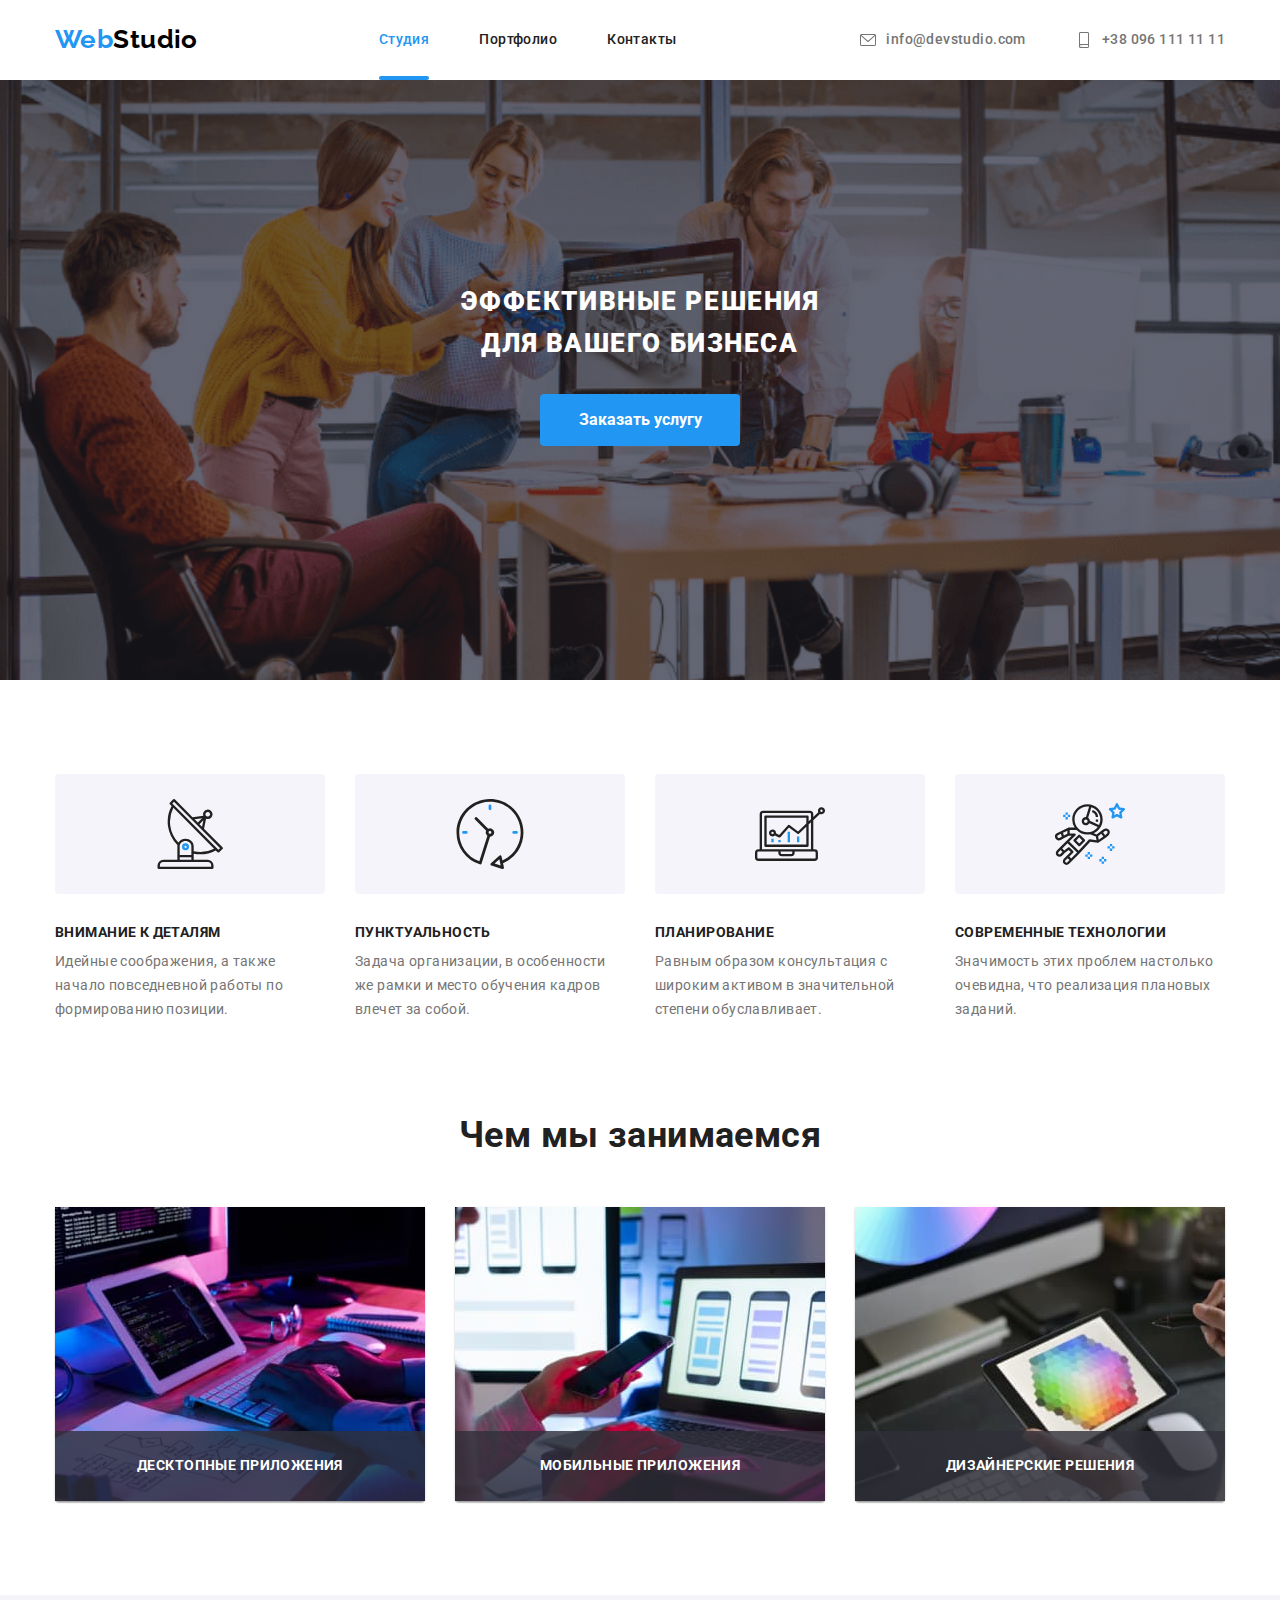
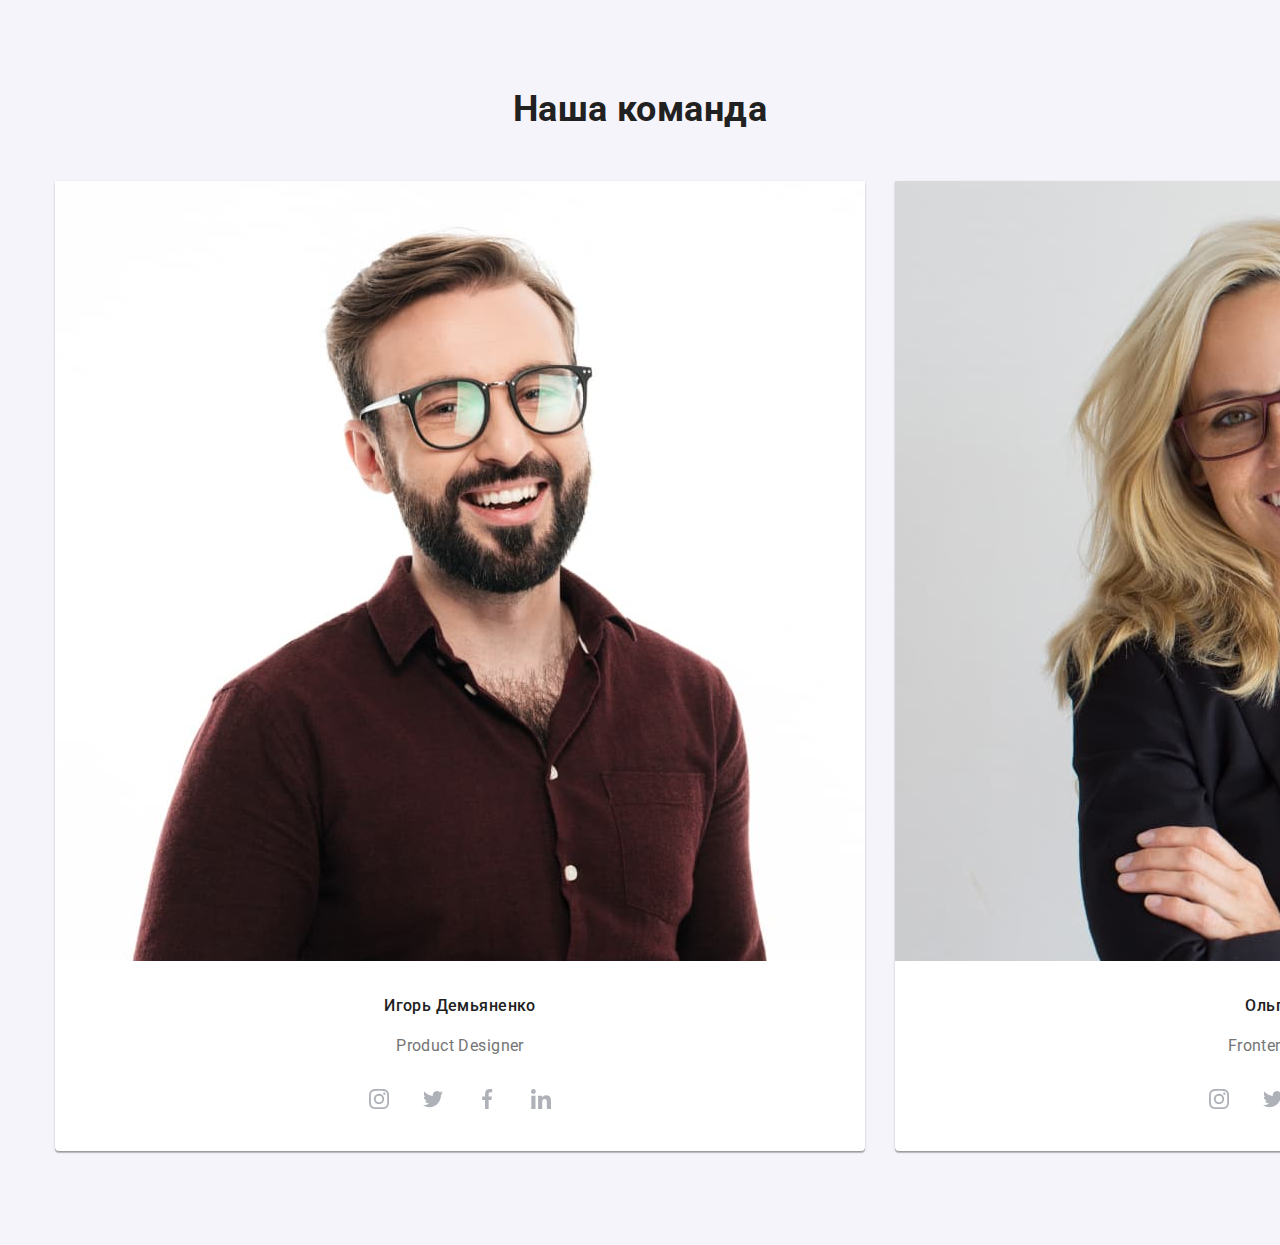
==== commit d7119396: "Added mobile styles" ====
--- a/index.html
+++ b/index.html
@@ -12,6 +12,7 @@
     <link rel="stylesheet" href="./css/modern-normalize.css">
     <link rel="stylesheet" href="./css/main.min.css">
     <link rel="stylesheet" href="./css/style.css">
+    <meta name="viewport" content="width=device-width, initial-scale=1.0" />
 </head>
 <body>
     <!--Верхняя линия-->
@@ -31,23 +32,88 @@
                     </li>
                 </ul>
             </nav>
-            <ul class="navigation__list">
-                <li class="navigation__list-contact">
-                    <a href="mailto:info@devstudio.com" class="navigation__link">
-                        <svg class="navigation__icon">
-                            <use href="./images/icons.svg#envelope"></use>
+            <div class="block-nav-contact">
+                <ul class="navigation__list">
+                    <li class="navigation__list-contact">
+                        <a href="mailto:info@devstudio.com" class="navigation__link">
+                            <svg class="navigation__icon">
+                                <use href="./images/icons.svg#envelope"></use>
+                            </svg>
+                            info@devstudio.com
+                        </a>
+                    </li>
+                    <li class="navigation__list-contact">
+                        <a href="tel:+380961111111" class="navigation__link">
+                            <svg class="navigation__icon">
+                                <use href="./images/icons.svg#smartphone"></use>
+                            </svg>
+                            +38 096 111 11 11</a>
+                    </li>
+                </ul>
+            </div>
+            <!-- Mobile menu -->
+            <button class="menu-button-open">
+                <svg class="menu-button-open__icon" width="40" height="40" aria-label="Переключатеь мобильного меню">
+                    <use href="./images/icons.svg#menu"></use>
+                </svg>
+            </button>
+            
+                <div class="menu is-hidden">
+                    <button class="menu__button-close">
+                        <svg class="menu__icon" width="40" height="40">
+                            <use href="images/icons.svg#close"></use>
                         </svg>
-                        info@devstudio.com
-                    </a>
-                </li>
-                <li class="navigation__list-contact">
-                    <a href="tel:+380961111111" class="navigation__link">
-                        <svg class="navigation__icon">
-                            <use href="./images/icons.svg#smartphone"></use>
-                        </svg>
-                        +38 096 111 11 11</a>
-                </li>
-            </ul>
+                    </button>
+
+                    <div class="mob-menu">
+                        <div class="menu-block">
+                            <ul class="menu__list">
+                                <li class="menu__link-content">
+                                    <a href="./index.html" class="menu__site-nav current">Студия</a>
+                                </li>
+                                <li class="menu__link-content">
+                                    <a href="./portfolio.html" class="menu__site-nav">Портфолио</a>
+                                </li>
+                                <li class="menu__link-content">
+                                    <a href="" class="menu__site-nav">Контакты</a>
+                                </li>
+                            </ul>
+                        </div>
+                        <div class="contact-block">
+                            <ul class="menu__list">
+                                <li class="menu__list-contact">
+                                    <a href="tel:+380961111111" class="menu__mob-link">
+                                
+                                        +38 096 111 11 11</a>
+                                </li>
+                                <li class="menu__list-contact">
+                                    <a href="mailto:info@devstudio.com" class="menu__mail-link">
+                                        
+                                        info@devstudio.com
+                                    </a>
+                                </li>
+                            </ul>
+                        </div>
+                        <div class="social">
+                            <ul class="social__menu">
+                                <li class="social__list">
+                                    <a href="" target="_blank" class="social__link">Instagram<span class="social__line"></span></a>
+                                </li>
+                                <li class="social__list">
+                                    <a href="" target="_blank" class="social__link">Twitter<span class="social__line"></span></a>
+                                </li>
+                                <li class="social__list">
+                                    <a href="" target="_blank" class="social__link">Facebook<span class="social__line"></span></a>
+                                </li>
+                                <li class="social__list">
+                                    <a href="" target="_blank" class="social__link">LinkedIn</a>
+                                </li>
+                            </ul>
+                        </div>
+                    </div>
+                </div>
+            </div>
+            
         </div>
     </header>
     <main>
@@ -59,7 +125,7 @@
                 <button type="button" class="hero__button" data-modal-open>Заказать услугу</button>
             </div>
             <!-- Модалка -->
-            <div class="backdrop is-hidden" data-modal>
+            <!-- <div class="backdrop is-hidden" data-modal>
                 <div class="modal">
                     <button type="button" class="modal__close-btn" data-modal-close>
                         <svg class="modal__close-icon">
@@ -107,7 +173,7 @@
                         <button type="submit" class="modal__btn-send">Отправить</button>
                     </form>                    
                 </div>
-            </div>
+            </div> -->
         </section>
         <!--Особенности-->
         <section class="section-features">
@@ -153,7 +219,7 @@
             </div>
         </section>
         <!--Чем мы занимаемся-->
-        <section class="section">
+        <section class="section work">
             <div class="container work">
                 <h2 class="work__title">Чем мы занимаемся</h2>
                 <ul class="work__list">
@@ -186,7 +252,11 @@
                 <h2 class="title">Наша команда</h2>
                 <ul class="command">
                     <li class="command__list">
-                        <img src="./images/command/img.jpg" alt="Игорь Демьяненко" width="270">
+  
+                            <img class="command__img"
+                            srcset="./images/command/img.jpg 1x, ./images/command/img-command1-2x.jpg 2x"
+                            src="./images/command/img.jpg" alt="Игорь Демьяненко">
+
                         <div class="command__content">
                             <h3 class="command__name">Игорь Демьяненко</h3>
                             <p lang="en" class="command__profession">Product Designer</p>
@@ -225,7 +295,9 @@
                         </div>
                     </li>
                     <li class="command__list">
-                        <img src="./images/command/img_1.jpg" alt="Ольга Репина" width="270">
+                        <img class="command__img"
+                        srcset="./images/command/img_1.jpg 1x, ./images/command/img-command2-2x.jpg 2x"
+                        src="./images/command/img_1.jpg" alt="Ольга Репина">
                         <div class="command__content">
                             <h3 class="command__name">Ольга Репина</h3>
                             <p lang="en" class="command__profession">Frontend Developer</p>
@@ -264,7 +336,9 @@
                         </div>
                     </li>
                     <li class="command__list">
-                        <img src="./images/command/img_2.jpg" alt="Николай Тарасов" width="270">
+                        <img class="command__img" 
+                        srcset="./images/command/img_2.jpg 1x, ./images/command/img-command3-2x.jpg 2x"
+                        src="./images/command/img_2.jpg" alt="Николай Тарасов">
                         <div class="command__content">
                             <h3 class="command__name">Николай Тарасов</h3>
                             <p lang="en" class="command__profession">Marketing</p>
@@ -303,7 +377,9 @@
                         </div>
                     </li>
                     <li class="command__list">
-                        <img src="./images/command/img_3.jpg" alt="Михаил Ермаков" width="270">
+                        <img class="command__img" 
+                        srcset="./images/command/img_3.jpg 1x, ./images/command/img-command4-2x.jpg 2x"
+                        src="./images/command/img_3.jpg" alt="Михаил Ермаков">
                         <div class="command__content">
                             <h3 class="command__name">Михаил Ермаков</h3>
                             <p lang="en" class="command__profession">UI Designer</p>
@@ -345,7 +421,7 @@
            </div>
         </section>
         <!-- Постоянные клиенты -->
-        <section class="section">
+        <!-- <section class="section">
             <div class="container">
                 <h2 class="title">Постоянные клиенты</h2>
                 <ul class="customer">
@@ -393,10 +469,10 @@
                     </li>
                 </ul>
             </div>
-        </section>
+        </section> -->
     </main>
     <!--Подвал-->
-    <footer>
+    <!-- <footer>
         <div class="container basement">
             <div>
                 <a href="./index.html" class="basement__link"><span class="basement__logo">Web</span>Studio</a>
@@ -460,7 +536,8 @@
             </div>
         </div>
         
-    </footer>
+    </footer> -->
     <script src="./js/modal.js"></script>
+    <script src="./js/menu.js"></script>
 </body>
 </html>--- a/css/main.min.css
+++ b/css/main.min.css
@@ -1 +1 @@
-body{width:100%;color:var(--primary-text-color);background-color:var(--primary-wight-color);font-family:Roboto,sans-serif;font-style:normal;font-weight:400;font-size:14px;line-height:1.7;letter-spacing:.03em}ul{list-style:none}a{text-decoration:none}img{display:block}footer{padding:60px 0;background-color:#2f303a;color:#fff}.container{width:1200px;margin-left:auto;margin-right:auto;padding-left:15px;padding-right:15px}.container.header{display:flex;align-items:center}.container.basement{display:flex}.basement__link,.navigation__link-logo{display:flex;font-family:Raleway,sans-serif;font-style:normal;font-weight:700;font-size:26px;line-height:1.2}.basement__logo,.navigation__logo--blue{display:block;color:#2196f3}.navigation__link-logo{align-items:center;margin-right:93px;color:#000}.basement__link{margin:0;margin-bottom:20px;color:#fff;align-items:center}.navigation{display:flex}.navigation__list{margin:0;display:flex;padding-left:0;margin-left:auto}.navigation__link-content:not(:last-child){margin-right:50px}.navigation__site-nav{display:block;padding-top:32px;padding-bottom:32px;color:#212121;font-weight:500;font-size:14px;line-height:1.14;position:relative;transition:color 250ms cubic-bezier(0.4, 0, 0.2, 1)}.navigation__site-nav::before{content:"";display:block;position:absolute;bottom:0;right:0;width:100%;transition:transform 200ms cubic-bezier(0.4, 0, 0.2, 1);transform:scaleX(0);height:4px;border-radius:2px;background-color:#2196f3}.navigation__site-nav:hover{color:#2196f3}.navigation__site-nav:hover::before{content:"";transform:scaleX(1)}.navigation__site-nav:focus{color:#2196f3}.navigation__site-nav:focus::before{content:"";transform:scaleX(1)}.navigation__site-nav.current{color:#2196f3}.navigation__site-nav.current::after{content:"";display:block;position:absolute;width:100%;height:4px;border-radius:2px;bottom:0;background-color:#2196f3}.navigation__list-contact+.navigation__list-contact{margin-left:50px}.navigation__link{display:flex;align-items:center;padding-top:32px;padding-bottom:32px;color:#757575;font-weight:500;font-size:14px;line-height:1.14;transition:color 250ms cubic-bezier(0.4, 0, 0.2, 1)}.navigation__link:hover,.navigation__link:focus{color:#2196f3}.navigation__icon{fill:currentColor;margin-right:10px;width:16px;height:16px}.hero{margin-right:auto;margin-left:auto;max-width:1600px;height:600px;background-image:linear-gradient(rgba(47, 48, 58, 0.4), rgba(47, 48, 58, 0.4)),url("../images/fon.jpg");background-repeat:no-repeat;background-size:cover;background-position:center;padding-top:200px;padding-bottom:200px;background-color:#2f303a;color:#fff;text-align:center}.hero__title{margin-bottom:30px;margin-top:0;font-weight:900;font-size:44px;line-height:1.36;text-align:center;letter-spacing:.06em;text-transform:uppercase}.hero__button{display:inline-block;border-radius:4px;border:1px solid transparent;padding:10px 32px;min-width:200px;cursor:pointer;background-color:#2196f3;color:#fff;font-family:Roboto,sans-serif;font-style:normal;font-weight:700;font-size:16px;line-height:1.87;text-decoration:none;transition:transform 250ms cubic-bezier(0.4, 0, 0.2, 1)}.hero__button:hover,.hero__button:focus{transform:scale(1.2)}.section{padding-top:94px;padding-bottom:94px}.section-features{padding-top:94px}.section.command{background-color:#f5f4fa}.features{display:flex;margin-top:0;margin-bottom:0;padding-left:0}.features__list{width:270px;margin-right:30px}.features__list:nth-child(4n){margin-right:0}.features__bgc-icon{display:flex;align-items:center;justify-content:center;width:270px;height:120px;margin-bottom:30px;border-radius:4px;background-color:#f5f4fa}.features__icon{width:70px;height:70px}.features__title{margin-top:0;margin-bottom:10px;color:#212121;font-weight:700;font-size:14px;line-height:16px;text-transform:uppercase}.features__text{margin:0}.title{margin-top:0;margin-bottom:50px;color:#212121;font-weight:700;font-size:36px;line-height:1.16;text-align:center}.work__title{margin-top:0;margin-bottom:50px;color:#212121;font-weight:700;font-size:36px;line-height:1.16;text-align:center}.work__list{display:flex;margin-top:0;margin-bottom:0;padding-left:0}.work__images-list{box-shadow:0px 1px 3px rgba(0,0,0,.12),0px 1px 1px rgba(0,0,0,.14),0px 2px 1px rgba(0,0,0,.2);border-radius:0px 0px 4px 4px;background-color:#fff}.work__images-list:not(:last-child){margin-right:30px}.work__box{position:relative}.work__images{display:block}.work__text-img{position:absolute;bottom:0;height:70px;width:100%;font-weight:700;font-size:14px;line-height:1.14;text-align:center;letter-spacing:.03em;text-transform:uppercase;color:#fff;background:rgba(47,48,58,.8);padding:27px 0;margin:0}.command{display:flex;margin-top:0;margin-bottom:0;padding-left:0}.command__list{box-shadow:0px 1px 3px rgba(0,0,0,.12),0px 1px 1px rgba(0,0,0,.14),0px 2px 1px rgba(0,0,0,.2);border-radius:0px 0px 4px 4px;background-color:#fff}.command__list:not(:last-child){margin-right:30px}.command__content{padding-top:30px;padding-bottom:16px}.command__name{display:flex;justify-content:center;margin-top:0;margin-bottom:10px;color:#212121;font-weight:500;font-size:16px;line-height:1.87}.command__profession{display:flex;justify-content:center;margin:0;font-size:16px;line-height:1.87}.command__block-icon{padding-bottom:30px}.command__list-icon{display:flex;align-items:center;justify-content:center;padding-left:0}.command__list-link:not(:last-child){margin-right:10px}.command__link-icon{display:flex;align-items:center;justify-content:center;width:44px;height:44px;border-radius:50%;margin-right:10px;color:#afb1b8;transition:background 250ms cubic-bezier(0.4, 0, 0.2, 1)}.command__link-icon:last-child{margin-right:0}.command__link-icon:focus,.command__link-icon:hover{background-color:#2196f3;color:#fff}.command__icon{width:20px;height:20px;fill:currentColor;transition:fill 250ms cubic-bezier(0.4, 0, 0.2, 1)}.command__icon:hover,.command__icon:focus{fill:#fff}.customer{display:flex;margin-top:0;margin-bottom:0;padding-left:0}.customer__list{display:flex;justify-content:center;align-items:center;margin-right:30px}.customer__list:last-child{margin-right:0}.customer__link{display:flex;justify-content:center;align-items:center;padding:16px 32px;color:#afb1b8;width:170px;height:92px;border:1px solid #afb1b8;border-radius:4px;transition:color 250ms cubic-bezier(0.4, 0, 0.2, 1),border 250ms cubic-bezier(0.4, 0, 0.2, 1)}.customer__link:hover,.customer__link:focus{color:#2196f3;border:1px solid #2196f3}.customer__icon{width:106px;height:60px;fill:currentColor}.basement__contact{margin-top:0;margin-bottom:0;padding-left:0}.basement__list:not(:last-child){margin-bottom:9px}.basement__address{color:#fff}.basement__email,.basement__tel{color:rgba(255,255,255,.6);transition:color 250ms var(--time-function)}.basement__email:focus,.basement__email:hover,.basement__tel:focus,.basement__tel:hover{color:#2196f3}.subscribe{margin-top:12px;margin-left:70px;width:206px}.subscribe__title{display:flex;align-items:start;margin-bottom:20px;margin-top:0;text-align:center;font-weight:700;font-size:14px;line-height:1.14;text-transform:uppercase;color:#fff}.subscribe__list{display:flex;margin-top:0;margin-bottom:0;padding-left:0;justify-content:space-between;width:206px}.subscribe__contact{display:flex;align-items:center;justify-content:center}.subscribe__link{display:flex;align-items:center;justify-content:center;width:44px;height:44px;border-radius:50%;color:#fff;background:rgba(255,255,255,.1);transition:background-color 250ms cubic-bezier(0.4, 0, 0.2, 1)}.subscribe__link:hover,.subscribe__link:focus{background-color:#2196f3}.subscribe__icon{width:20px;height:20px;align-items:center;justify-content:center;fill:currentColor}.block-send{display:inline-block;margin-left:93px;margin-top:12px}.form{display:flex}.form-title{margin:0;margin-bottom:20px;font-weight:700;font-size:14px;line-height:1.14;letter-spacing:.03em;text-transform:uppercase;color:#fff}.form__button{font-weight:700;font-size:16px;line-height:1.8;display:inline-flex;align-items:center;justify-content:center;letter-spacing:.06em;width:200px;height:50px;padding:0;background-color:#2196f3;color:#fff;box-shadow:0px 4px 4px rgba(0,0,0,.15);border-radius:4px;border:none;cursor:pointer}.form__icon{fill:currentColor;margin-left:10px}.form__input{background-color:transparent;color:#fff;padding-top:14px;padding-bottom:14px;padding-left:16px;width:358px;height:50px;margin-right:12px;font-size:16px;line-height:1.4;border:1px solid rgba(255,255,255,.3);box-sizing:border-box;filter:drop-shadow(0px 4px 4px rgba(0, 0, 0, 0.15));border-radius:4px;transition:border-color 250ms cubic-bezier(0.4, 0, 0.2, 1)}.form__input:hover,.form__input:focus{border-color:#fff;outline:-webkit-focus-ring-color auto 0px}.form__input:hover::-moz-placeholder, .form__input:focus::-moz-placeholder{color:#fff}.form__input:hover:-ms-input-placeholder, .form__input:focus:-ms-input-placeholder{color:#fff}.form__input:hover::placeholder,.form__input:focus::placeholder{color:#fff}/*# sourceMappingURL=main.min.css.map */+body{width:100%;color:var(--primary-text-color);background-color:var(--primary-wight-color);font-family:Roboto,sans-serif;font-style:normal;font-weight:400;font-size:14px;line-height:1.7;letter-spacing:.03em}ul{list-style:none}a{text-decoration:none}img{display:block}footer{padding:60px 0;background-color:#2f303a;color:#fff}.container{max-width:1200px;margin-left:auto;margin-right:auto;padding-left:15px;padding-right:15px;width:100%}.container.header{display:flex;align-items:center;position:relative}@media(min-width: 481px){.container.header{justify-content:space-between}}.container.basement{display:flex}.basement__link,.navigation__link-logo{display:flex;font-family:Raleway,sans-serif;font-style:normal;font-weight:700;font-size:26px;line-height:1.2}.basement__logo,.navigation__logo--blue{display:block;color:#2196f3}.navigation__link-logo{align-items:center;color:#000}@media(min-width: 1200px){.navigation__link-logo{margin-right:93px}}@media(max-width: 1199px){.navigation__link-logo{font-size:24px}}@media(max-width: 480px){.navigation__link-logo{margin-right:0}}.basement__link{margin:0;margin-bottom:20px;color:#fff;align-items:center}.navigation{display:flex}.navigation__list{margin:0;display:flex;padding-left:0}@media(min-width: 1200px){.block-nav-contact{margin-left:auto}.navigation__list{margin:0;display:flex;padding-left:0}.navigation__link-content:not(:last-child){margin-right:50px}}@media(min-width: 481px){.navigation .navigation__list{min-width:294px;justify-content:space-between;margin-left:88px}}@media(max-width: 1199px){.block-nav-contact .navigation__list{display:flex;flex-direction:column}}@media(max-width: 480px){.block-nav-contact{display:none}.navigation__list{display:none}}.navigation__site-nav{display:block;padding-top:32px;padding-bottom:32px;color:#212121;font-weight:500;font-size:14px;line-height:1.14;position:relative;transition:color 250ms cubic-bezier(0.4, 0, 0.2, 1)}.navigation__site-nav::before{content:"";display:block;position:absolute;bottom:0;right:0;width:100%;transition:transform 200ms cubic-bezier(0.4, 0, 0.2, 1);transform:scaleX(0);height:4px;border-radius:2px;background-color:#2196f3}.navigation__site-nav:hover{color:#2196f3}.navigation__site-nav:hover::before{content:"";transform:scaleX(1)}.navigation__site-nav:focus{color:#2196f3}.navigation__site-nav:focus::before{content:"";transform:scaleX(1)}.navigation__site-nav.current{color:#2196f3}.navigation__site-nav.current::after{content:"";display:block;position:absolute;width:100%;height:4px;border-radius:2px;bottom:0;background-color:#2196f3}.menu-button-open{margin-left:auto;padding:0;margin-top:10px;margin-bottom:10px;border:none;color:#000;background-color:transparent}.menu-button-open:hover,.menu-button-open:focus{color:#2196f3;cursor:pointer}.menu-button-open__icon{fill:#000}.menu-button-open__icon:hover,.menu-button-open__icon:focus{fill:#2196f3}@media(min-width: 481px){.menu-button-open{display:none}}.menu{position:fixed;left:0;top:0;height:100%;width:100%;z-index:5;padding-left:15px;padding-right:15px;padding-bottom:48px;background-color:#fff}.menu__button{display:block;margin-left:auto;padding:0;margin-top:10px;margin-bottom:10px;border:none;color:#000;background-color:transparent}.menu__button:hover,.menu__button:focus{color:#2196f3;cursor:pointer}.menu__button-close{position:absolute;top:10px;right:15px;border:none;color:#000;background-color:transparent;display:block;margin-left:auto;padding:0}.menu__button-close:hover,.menu__button-close:focus{color:#2196f3;cursor:pointer}.menu__list{margin:0;padding:0}.menu__link-content{margin-left:25px}.menu__link-content:not(:last-child){margin-bottom:32px}.menu__site-nav{font-weight:500;font-size:40px;line-height:calc(47 / 40);text-align:center;letter-spacing:.02em;color:#212121}.menu__site-nav.current{color:#2196f3}.menu__list-contact{margin-left:25px;margin-bottom:32px}.menu__mob-link{display:block;font-weight:500;font-size:34px;line-height:calc(40 / 34);letter-spacing:.02em;color:#2196f3}.menu__mail-link{display:block;font-weight:500;font-size:24px;line-height:calc(28 / 24);letter-spacing:.02em;color:#757575}@media(min-width: 481px){.menu{display:none}}.mob-menu{display:flex;flex-direction:column;justify-content:space-between;height:100%;margin-top:48px}.contact-block{margin-top:auto}.social{margin-left:25px}.social__menu{display:flex;padding:0;margin:0}.social__link{font-weight:500;font-size:18px;line-height:calc(22 / 18);letter-spacing:.02em;color:#2196f3}.social__line{height:22px;border:1px solid rgba(33,33,33,.2);margin:0 10px 0 10px}@media(min-width: 1200px){.navigation__list-contact+.navigation__list-contact{margin-left:50px}}.navigation__link{display:flex;align-items:center;color:#757575;font-weight:500;font-size:14px;line-height:1.14;transition:color 250ms cubic-bezier(0.4, 0, 0.2, 1)}.navigation__link:hover,.navigation__link:focus{color:#2196f3}@media(min-width: 1200px){.navigation__link{padding-top:32px;padding-bottom:32px}}@media(max-width: 1199px){.navigation__list-contact:not(:last-child){margin-bottom:10px}}.navigation__icon{fill:currentColor;margin-right:10px;width:16px;height:16px}@media screen and (min-width: 1200px){.hero{margin-right:auto;margin-left:auto;max-width:1600px;height:600px;background-image:linear-gradient(rgba(47, 48, 58, 0.4), rgba(47, 48, 58, 0.4)),url("../images/fon.jpg");background-repeat:no-repeat;background-size:cover;background-position:center;padding-top:200px;padding-bottom:200px;background-color:#2f303a;color:#fff;text-align:center}}@media screen and (min-width: 1200px)and (min-device-pixel-ratio: 2),screen and (min-width: 1200px)and (-webkit-min-device-pixel-ratio: 2),screen and (min-width: 1200px)and (min-resolution: 192dpi),screen and (min-width: 1200px)and (min-resolution: 2dppx){.hero{background-image:linear-gradient(rgba(47, 48, 58, 0.4), rgba(47, 48, 58, 0.4)),url("../images/fon-2x.png")}}.hero__title{margin-bottom:30px;margin-top:0;font-weight:900;text-align:center;letter-spacing:.06em;text-transform:uppercase}@media(min-width: 1200px){.hero__title{font-size:44px;line-height:1.36}}@media(min-width: 481px){.hero__title{font-size:26px;line-height:calc(42 / 26)}}.hero__button{display:inline-block;border-radius:4px;border:1px solid transparent;padding:10px 32px;min-width:200px;cursor:pointer;background-color:#2196f3;color:#fff;font-family:Roboto,sans-serif;font-style:normal;font-weight:700;font-size:16px;line-height:1.87;text-decoration:none;transition:transform 250ms cubic-bezier(0.4, 0, 0.2, 1)}.hero__button:hover,.hero__button:focus{transform:scale(1.2)}@media screen and (min-width: 481px){.hero{margin-right:auto;margin-left:auto;background-size:cover;background-image:linear-gradient(rgba(47, 48, 58, 0.4), rgba(47, 48, 58, 0.4)),url("../images/tablet/img-hero-min.png");background-repeat:no-repeat;background-size:cover;background-position:center;padding-top:200px;padding-bottom:200px;background-color:#2f303a;color:#fff;text-align:center}}@media screen and (min-width: 481px)and (min-device-pixel-ratio: 2),screen and (min-width: 481px)and (-webkit-min-device-pixel-ratio: 2),screen and (min-width: 481px)and (min-resolution: 192dpi),screen and (min-width: 481px)and (min-resolution: 2dppx){.hero{background-image:linear-gradient(rgba(47, 48, 58, 0.4), rgba(47, 48, 58, 0.4)),url("../images/tablet/img-hero-2x-min.png")}}@media screen and (max-width: 480px){.hero{margin-right:auto;margin-left:auto;max-width:480px;background-image:linear-gradient(rgba(47, 48, 58, 0.4), rgba(47, 48, 58, 0.4)),url("../images/mobile/hero-mob-min.png");background-repeat:no-repeat;background-size:cover;background-position:center;padding-top:200px;padding-bottom:200px;background-color:#2f303a;color:#fff;text-align:center}}@media screen and (max-width: 480px)and (min-device-pixel-ratio: 2),screen and (max-width: 480px)and (-webkit-min-device-pixel-ratio: 2),screen and (max-width: 480px)and (min-resolution: 192dpi),screen and (max-width: 480px)and (min-resolution: 2dppx){.hero{background-image:linear-gradient(rgba(47, 48, 58, 0.4), rgba(47, 48, 58, 0.4)),url("../images/mobile/hero-mob-2x-min.png")}}.section{padding-top:94px;padding-bottom:94px}@media(max-width: 480px){.section{padding-top:60px;padding-bottom:60px}}@media(min-width: 1200px){.section-features{padding-top:94px}}@media(max-width: 480px){.section-features{padding-top:60px;padding-bottom:60px}}.section.command{background-color:#f5f4fa}@media(max-width: 1199px){.section.work{display:none}}.features{display:flex;margin-top:0;margin-bottom:0;padding-left:0}@media(max-width: 480px){.features{display:block;justify-content:center;align-items:center}}.features__list{width:270px;margin-right:30px}.features__list:nth-child(4n){margin-right:0}@media(max-width: 480px){.features__list{margin-right:0;width:100%}}.features__bgc-icon{display:flex;align-items:center;justify-content:center;height:120px;margin-bottom:30px;border-radius:4px;background-color:#f5f4fa}@media(min-width: 1200px){.features__bgc-icon{width:270px}}.features__icon{width:70px;height:70px}.features__title{margin-top:0;margin-bottom:10px;color:#212121;font-weight:700;font-size:14px;line-height:16px;text-transform:uppercase}@media(max-width: 480px){.features__title{text-align:center}}.features__text{margin:0}@media(max-width: 480px){.features__list:not(:last-child){margin-bottom:10px}}.title{margin-top:0;color:#212121;font-weight:700;text-align:center}@media(min-width: 1200px){.title{font-size:36px;line-height:1.16;margin-bottom:50px}}@media(max-width: 480px){.title{margin-bottom:30px;font-size:28px;line-height:calc(33 / 28)}}.work__title{margin-top:0;margin-bottom:50px;color:#212121;font-weight:700;font-size:36px;line-height:1.16;text-align:center}.work__list{display:flex;margin-top:0;margin-bottom:0;padding-left:0}.work__images-list{box-shadow:0px 1px 3px rgba(0,0,0,.12),0px 1px 1px rgba(0,0,0,.14),0px 2px 1px rgba(0,0,0,.2);border-radius:0px 0px 4px 4px;background-color:#fff}.work__images-list:not(:last-child){margin-right:30px}.work__box{position:relative}.work__images{display:block}.work__text-img{position:absolute;bottom:0;height:70px;width:100%;font-weight:700;font-size:14px;line-height:1.14;text-align:center;letter-spacing:.03em;text-transform:uppercase;color:#fff;background:rgba(47,48,58,.8);padding:27px 0;margin:0}.command{display:flex;margin-top:0;margin-bottom:0;padding-left:0}@media(max-width: 480px){.command{display:block;justify-content:center;align-items:center}}@media(max-width: 480px){.command__img{max-width:100%}}.command__list{box-shadow:0px 1px 3px rgba(0,0,0,.12),0px 1px 1px rgba(0,0,0,.14),0px 2px 1px rgba(0,0,0,.2);border-radius:0px 0px 4px 4px;background-color:#fff}@media(max-width: 480px){.command__list{margin-bottom:30px;max-width:450px}}.command__content{padding-top:30px;padding-bottom:16px}.command__name{display:flex;justify-content:center;margin-top:0;margin-bottom:10px;color:#212121;font-weight:500;font-size:16px;line-height:1.87}.command__profession{display:flex;justify-content:center;margin:0;font-size:16px;line-height:1.87}.command__block-icon{padding-bottom:30px}.command__list-icon{display:flex;align-items:center;justify-content:center;padding-left:0}.command__list-link:not(:last-child){margin-right:10px}.command__link-icon{display:flex;align-items:center;justify-content:center;width:44px;height:44px;border-radius:50%;margin-right:10px;color:#afb1b8;transition:background 250ms cubic-bezier(0.4, 0, 0.2, 1)}.command__link-icon:last-child{margin-right:0}.command__link-icon:focus,.command__link-icon:hover{background-color:#2196f3;color:#fff}.command__icon{width:20px;height:20px;fill:currentColor;transition:fill 250ms cubic-bezier(0.4, 0, 0.2, 1)}.command__icon:hover,.command__icon:focus{fill:#fff}@media(min-width: 1200px){.command__list:not(:last-child){margin-right:30px}}.customer{display:flex;margin-top:0;margin-bottom:0;padding-left:0}.customer__list{display:flex;justify-content:center;align-items:center;margin-right:30px}.customer__list:last-child{margin-right:0}.customer__link{display:flex;justify-content:center;align-items:center;padding:16px 32px;color:#afb1b8;width:170px;height:92px;border:1px solid #afb1b8;border-radius:4px;transition:color 250ms cubic-bezier(0.4, 0, 0.2, 1),border 250ms cubic-bezier(0.4, 0, 0.2, 1)}.customer__link:hover,.customer__link:focus{color:#2196f3;border:1px solid #2196f3}.customer__icon{width:106px;height:60px;fill:currentColor}.basement__contact{margin-top:0;margin-bottom:0;padding-left:0}.basement__list:not(:last-child){margin-bottom:9px}.basement__address{color:#fff}.basement__email,.basement__tel{color:rgba(255,255,255,.6);transition:color 250ms var(--time-function)}.basement__email:focus,.basement__email:hover,.basement__tel:focus,.basement__tel:hover{color:#2196f3}.subscribe{margin-top:12px;margin-left:70px;width:206px}.subscribe__title{display:flex;align-items:start;margin-bottom:20px;margin-top:0;text-align:center;font-weight:700;font-size:14px;line-height:1.14;text-transform:uppercase;color:#fff}.subscribe__list{display:flex;margin-top:0;margin-bottom:0;padding-left:0;justify-content:space-between;width:206px}.subscribe__contact{display:flex;align-items:center;justify-content:center}.subscribe__link{display:flex;align-items:center;justify-content:center;width:44px;height:44px;border-radius:50%;color:#fff;background:rgba(255,255,255,.1);transition:background-color 250ms cubic-bezier(0.4, 0, 0.2, 1)}.subscribe__link:hover,.subscribe__link:focus{background-color:#2196f3}.subscribe__icon{width:20px;height:20px;align-items:center;justify-content:center;fill:currentColor}.block-send{display:inline-block;margin-left:93px;margin-top:12px}.form{display:flex}.form-title{margin:0;margin-bottom:20px;font-weight:700;font-size:14px;line-height:1.14;letter-spacing:.03em;text-transform:uppercase;color:#fff}.form__button{font-weight:700;font-size:16px;line-height:1.8;display:inline-flex;align-items:center;justify-content:center;letter-spacing:.06em;width:200px;height:50px;padding:0;background-color:#2196f3;color:#fff;box-shadow:0px 4px 4px rgba(0,0,0,.15);border-radius:4px;border:none;cursor:pointer}.form__icon{fill:currentColor;margin-left:10px}.form__input{background-color:transparent;color:#fff;padding-top:14px;padding-bottom:14px;padding-left:16px;width:358px;height:50px;margin-right:12px;font-size:16px;line-height:1.4;border:1px solid rgba(255,255,255,.3);box-sizing:border-box;filter:drop-shadow(0px 4px 4px rgba(0, 0, 0, 0.15));border-radius:4px;transition:border-color 250ms cubic-bezier(0.4, 0, 0.2, 1)}.form__input:hover,.form__input:focus{border-color:#fff;outline:-webkit-focus-ring-color auto 0px}.form__input:hover::-moz-placeholder, .form__input:focus::-moz-placeholder{color:#fff}.form__input:hover:-ms-input-placeholder, .form__input:focus:-ms-input-placeholder{color:#fff}.form__input:hover::placeholder,.form__input:focus::placeholder{color:#fff}/*# sourceMappingURL=main.min.css.map */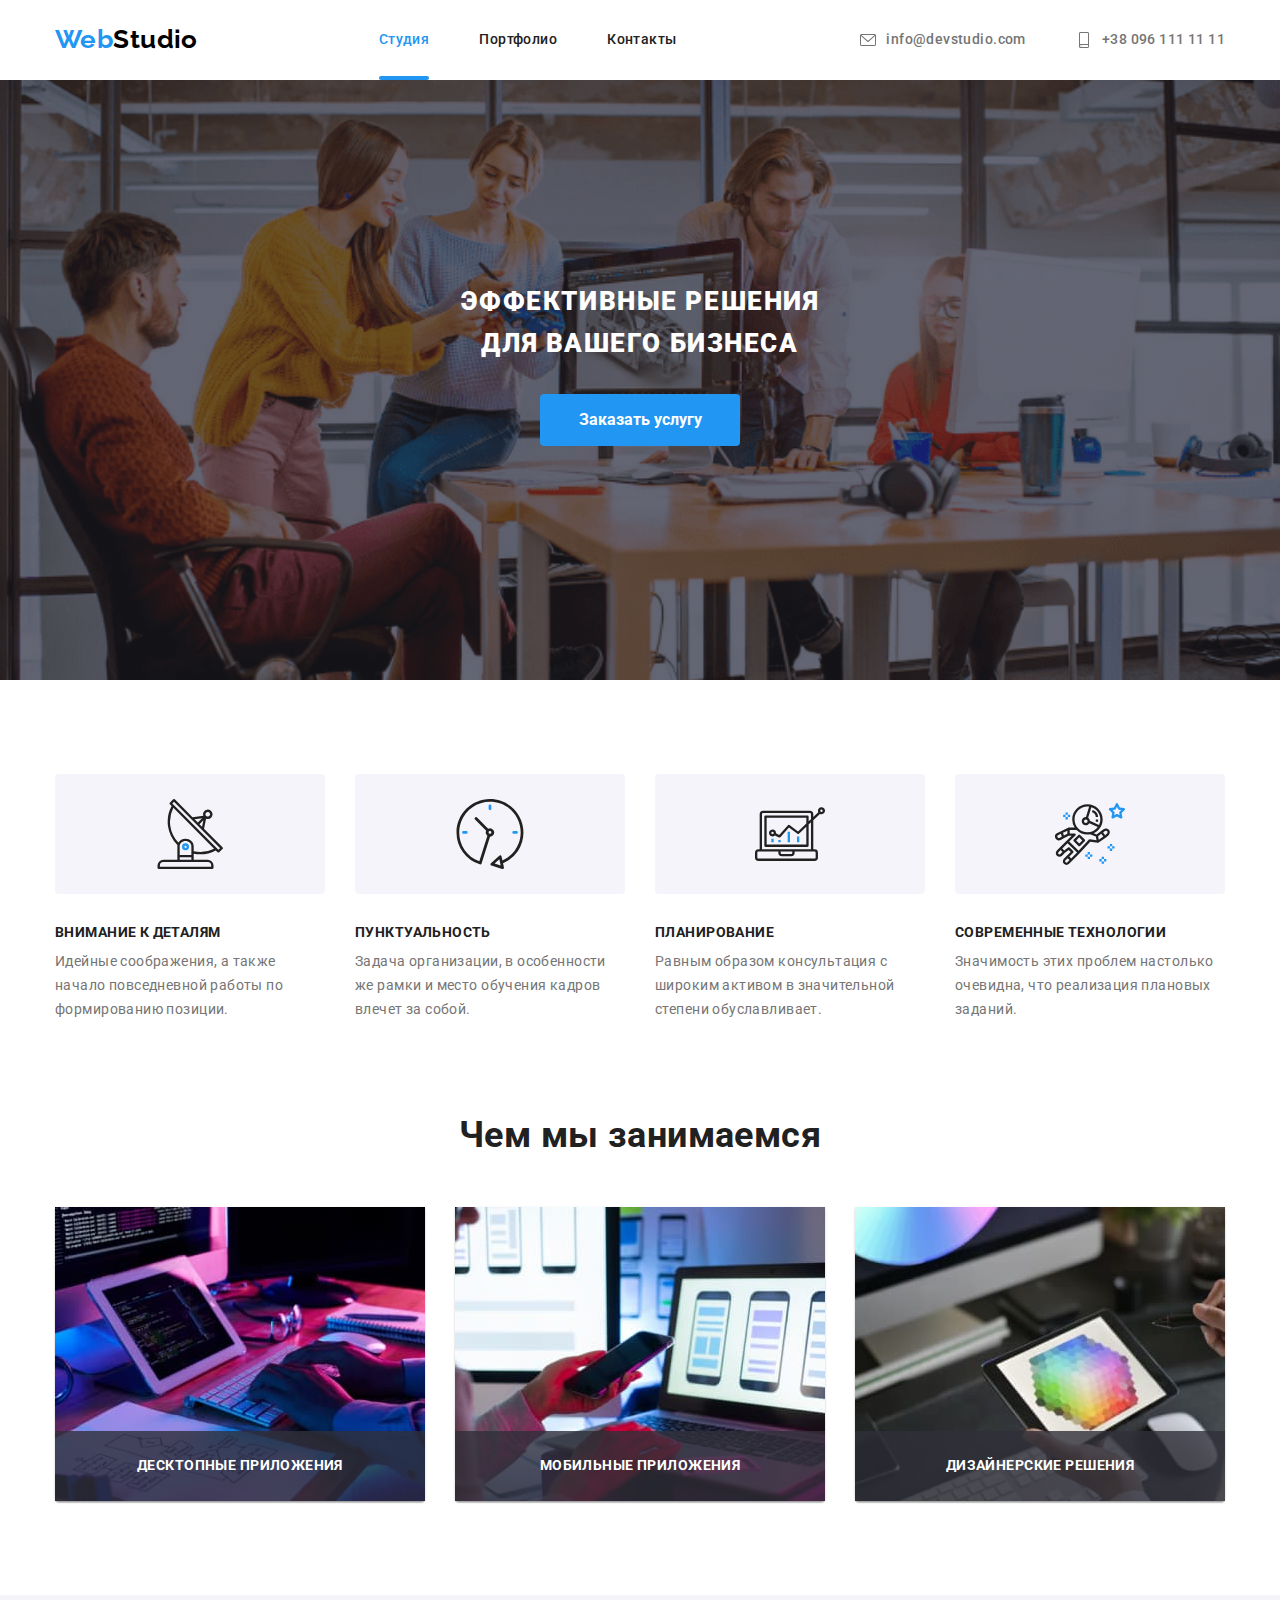
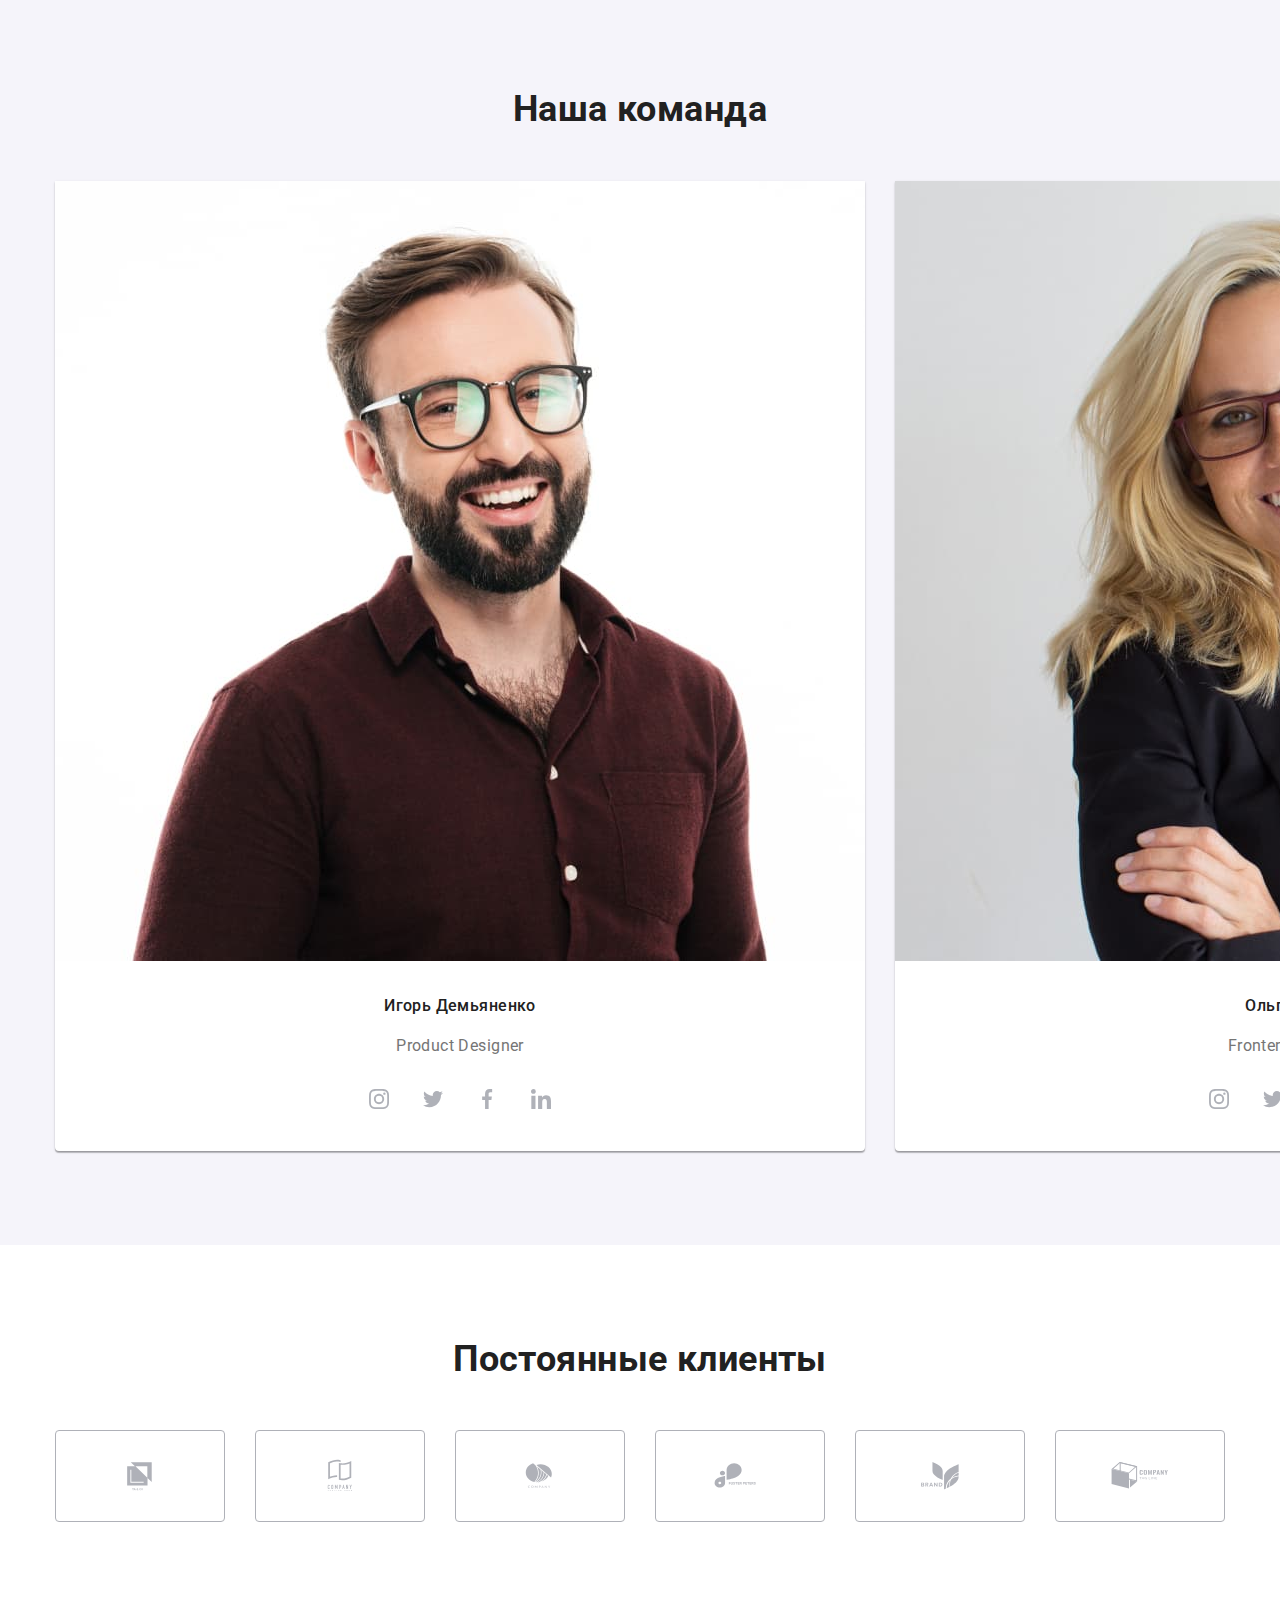
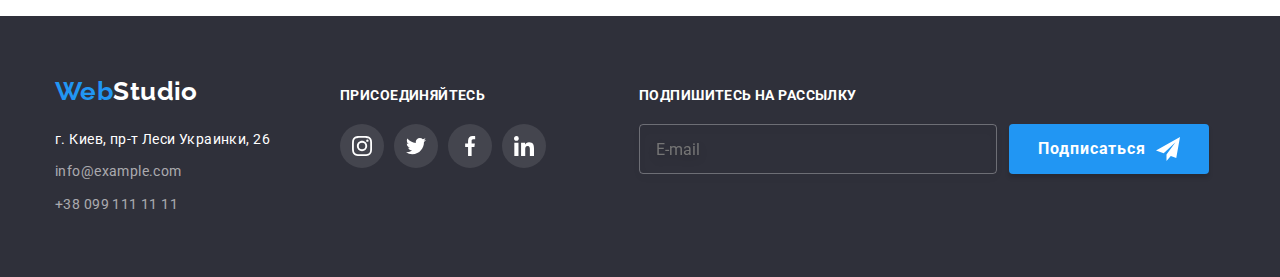
==== commit 3c35d0b9: "Added mobile style" ====
--- a/index.html
+++ b/index.html
@@ -125,7 +125,7 @@
                 <button type="button" class="hero__button" data-modal-open>Заказать услугу</button>
             </div>
             <!-- Модалка -->
-            <!-- <div class="backdrop is-hidden" data-modal>
+            <div class="backdrop is-hidden" data-modal>
                 <div class="modal">
                     <button type="button" class="modal__close-btn" data-modal-close>
                         <svg class="modal__close-icon">
@@ -173,7 +173,7 @@
                         <button type="submit" class="modal__btn-send">Отправить</button>
                     </form>                    
                 </div>
-            </div> -->
+            </div>
         </section>
         <!--Особенности-->
         <section class="section-features">
@@ -252,10 +252,14 @@
                 <h2 class="title">Наша команда</h2>
                 <ul class="command">
                     <li class="command__list">
-  
-                            <img class="command__img"
-                            srcset="./images/command/img.jpg 1x, ./images/command/img-command1-2x.jpg 2x"
-                            src="./images/command/img.jpg" alt="Игорь Демьяненко">
+                        <picture>
+                            <source srcset="./images/command/img1.jpg 1x, ./images/command/img1-2x.jpg 2x" media="(min-width:1200px)">
+                            <source srcset="./images/tablet/command1-tab-1x.jpg 1x, ./images/tablet/command1-tab-2x.jpg 2x" media="(min-width:768px)">
+                            <source srcset="./images/mobile/command1-mob-1x.jpg 1x, ./images/mobile/command1-mob-2x.jpg 2x" media="(min-width:320px)">
+
+                            <img class="command__img" srcset="./images/command/img1.jpg 1x, ./images/command/img1-2x.jpg 2x"
+                                src="./images/mobile/command1-mob-1x.jpg" alt="Игорь Демьяненко">
+                        </picture>
 
                         <div class="command__content">
                             <h3 class="command__name">Игорь Демьяненко</h3>
@@ -295,9 +299,17 @@
                         </div>
                     </li>
                     <li class="command__list">
-                        <img class="command__img"
-                        srcset="./images/command/img_1.jpg 1x, ./images/command/img-command2-2x.jpg 2x"
-                        src="./images/command/img_1.jpg" alt="Ольга Репина">
+                        <picture>
+                            <source srcset="./images/command/img2.jpg 1x, ./images/command/img2-2x.jpg 2x" media="(min-width:1200px)">
+                            <source srcset="./images/tablet/command2-tab-1x.jpg 1x, ./images/tablet/command2-tab-2x.jpg 2x"
+                                media="(min-width:768px)">
+                            <source srcset="./images/mobile/command2-mob-1x.jpg 1x, ./images/mobile/command2-mob-2x.jpg 2x"
+                                media="(min-width:320px)">
+                        
+                            <img class="command__img" srcset="./images/command/img2.jpg 1x, ./images/command/img2-2x.jpg 2x"
+                                src="./images/mobile/command2-mob-1x.jpg" alt="Ольга Репина">
+                        </picture>
+                      
                         <div class="command__content">
                             <h3 class="command__name">Ольга Репина</h3>
                             <p lang="en" class="command__profession">Frontend Developer</p>
@@ -336,9 +348,17 @@
                         </div>
                     </li>
                     <li class="command__list">
-                        <img class="command__img" 
-                        srcset="./images/command/img_2.jpg 1x, ./images/command/img-command3-2x.jpg 2x"
-                        src="./images/command/img_2.jpg" alt="Николай Тарасов">
+                        <picture>
+                            <source srcset="./images/command/img3.jpg 1x, ./images/command/img3-2x.jpg 2x" media="(min-width:1200px)">
+                            <source srcset="./images/tablet/command3-tab-1x.jpg 1x, ./images/tablet/command3-tab-2x.jpg 2x"
+                                media="(min-width:768px)">
+                            <source srcset="./images/mobile/command3-mob-1x.jpg 1x, ./images/mobile/command3-mob-2x.jpg 2x"
+                                media="(min-width:320px)">
+                        
+                            <img class="command__img" srcset="./images/command/img3.jpg 1x, ./images/command/img3-2x.jpg 2x"
+                                src="./images/mobile/command1-mob-1x.jpg" alt="Николай Тарасов">
+                        </picture>
+                        
                         <div class="command__content">
                             <h3 class="command__name">Николай Тарасов</h3>
                             <p lang="en" class="command__profession">Marketing</p>
@@ -377,9 +397,17 @@
                         </div>
                     </li>
                     <li class="command__list">
-                        <img class="command__img" 
-                        srcset="./images/command/img_3.jpg 1x, ./images/command/img-command4-2x.jpg 2x"
-                        src="./images/command/img_3.jpg" alt="Михаил Ермаков">
+                        <picture>
+                            <source srcset="./images/command/img4.jpg 1x, ./images/command/img4-2x.jpg 2x" media="(min-width:1200px)">
+                            <source srcset="./images/tablet/command4-tab-1x.jpg 1x, ./images/tablet/command4-tab-2x.jpg 2x"
+                                media="(min-width:768px)">
+                            <source srcset="./images/mobile/command4-mob-1x.jpg 1x, ./images/mobile/command4-mob-2x.jpg 2x"
+                                media="(min-width:320px)">
+                        
+                            <img class="command__img" srcset="./images/command/img4.jpg 1x, ./images/command/img4-2x.jpg 2x"
+                                src="./images/mobile/command1-mob-1x.jpg" alt="Михаил Ермаков">
+                        </picture>
+                        
                         <div class="command__content">
                             <h3 class="command__name">Михаил Ермаков</h3>
                             <p lang="en" class="command__profession">UI Designer</p>
@@ -421,7 +449,7 @@
            </div>
         </section>
         <!-- Постоянные клиенты -->
-        <!-- <section class="section">
+        <section class="section">
             <div class="container">
                 <h2 class="title">Постоянные клиенты</h2>
                 <ul class="customer">
@@ -469,12 +497,12 @@
                     </li>
                 </ul>
             </div>
-        </section> -->
+        </section>
     </main>
     <!--Подвал-->
-    <!-- <footer>
+    <footer>
         <div class="container basement">
-            <div>
+            <div class="footer-logo">
                 <a href="./index.html" class="basement__link"><span class="basement__logo">Web</span>Studio</a>
                 
                 <ul class="basement__contact">
@@ -536,7 +564,7 @@
             </div>
         </div>
         
-    </footer> -->
+    </footer>
     <script src="./js/modal.js"></script>
     <script src="./js/menu.js"></script>
 </body>
--- a/css/main.min.css
+++ b/css/main.min.css
@@ -1 +1 @@
-body{width:100%;color:var(--primary-text-color);background-color:var(--primary-wight-color);font-family:Roboto,sans-serif;font-style:normal;font-weight:400;font-size:14px;line-height:1.7;letter-spacing:.03em}ul{list-style:none}a{text-decoration:none}img{display:block}footer{padding:60px 0;background-color:#2f303a;color:#fff}.container{max-width:1200px;margin-left:auto;margin-right:auto;padding-left:15px;padding-right:15px;width:100%}.container.header{display:flex;align-items:center;position:relative}@media(min-width: 481px){.container.header{justify-content:space-between}}.container.basement{display:flex}.basement__link,.navigation__link-logo{display:flex;font-family:Raleway,sans-serif;font-style:normal;font-weight:700;font-size:26px;line-height:1.2}.basement__logo,.navigation__logo--blue{display:block;color:#2196f3}.navigation__link-logo{align-items:center;color:#000}@media(min-width: 1200px){.navigation__link-logo{margin-right:93px}}@media(max-width: 1199px){.navigation__link-logo{font-size:24px}}@media(max-width: 480px){.navigation__link-logo{margin-right:0}}.basement__link{margin:0;margin-bottom:20px;color:#fff;align-items:center}.navigation{display:flex}.navigation__list{margin:0;display:flex;padding-left:0}@media(min-width: 1200px){.block-nav-contact{margin-left:auto}.navigation__list{margin:0;display:flex;padding-left:0}.navigation__link-content:not(:last-child){margin-right:50px}}@media(min-width: 481px){.navigation .navigation__list{min-width:294px;justify-content:space-between;margin-left:88px}}@media(max-width: 1199px){.block-nav-contact .navigation__list{display:flex;flex-direction:column}}@media(max-width: 480px){.block-nav-contact{display:none}.navigation__list{display:none}}.navigation__site-nav{display:block;padding-top:32px;padding-bottom:32px;color:#212121;font-weight:500;font-size:14px;line-height:1.14;position:relative;transition:color 250ms cubic-bezier(0.4, 0, 0.2, 1)}.navigation__site-nav::before{content:"";display:block;position:absolute;bottom:0;right:0;width:100%;transition:transform 200ms cubic-bezier(0.4, 0, 0.2, 1);transform:scaleX(0);height:4px;border-radius:2px;background-color:#2196f3}.navigation__site-nav:hover{color:#2196f3}.navigation__site-nav:hover::before{content:"";transform:scaleX(1)}.navigation__site-nav:focus{color:#2196f3}.navigation__site-nav:focus::before{content:"";transform:scaleX(1)}.navigation__site-nav.current{color:#2196f3}.navigation__site-nav.current::after{content:"";display:block;position:absolute;width:100%;height:4px;border-radius:2px;bottom:0;background-color:#2196f3}.menu-button-open{margin-left:auto;padding:0;margin-top:10px;margin-bottom:10px;border:none;color:#000;background-color:transparent}.menu-button-open:hover,.menu-button-open:focus{color:#2196f3;cursor:pointer}.menu-button-open__icon{fill:#000}.menu-button-open__icon:hover,.menu-button-open__icon:focus{fill:#2196f3}@media(min-width: 481px){.menu-button-open{display:none}}.menu{position:fixed;left:0;top:0;height:100%;width:100%;z-index:5;padding-left:15px;padding-right:15px;padding-bottom:48px;background-color:#fff}.menu__button{display:block;margin-left:auto;padding:0;margin-top:10px;margin-bottom:10px;border:none;color:#000;background-color:transparent}.menu__button:hover,.menu__button:focus{color:#2196f3;cursor:pointer}.menu__button-close{position:absolute;top:10px;right:15px;border:none;color:#000;background-color:transparent;display:block;margin-left:auto;padding:0}.menu__button-close:hover,.menu__button-close:focus{color:#2196f3;cursor:pointer}.menu__list{margin:0;padding:0}.menu__link-content{margin-left:25px}.menu__link-content:not(:last-child){margin-bottom:32px}.menu__site-nav{font-weight:500;font-size:40px;line-height:calc(47 / 40);text-align:center;letter-spacing:.02em;color:#212121}.menu__site-nav.current{color:#2196f3}.menu__list-contact{margin-left:25px;margin-bottom:32px}.menu__mob-link{display:block;font-weight:500;font-size:34px;line-height:calc(40 / 34);letter-spacing:.02em;color:#2196f3}.menu__mail-link{display:block;font-weight:500;font-size:24px;line-height:calc(28 / 24);letter-spacing:.02em;color:#757575}@media(min-width: 481px){.menu{display:none}}.mob-menu{display:flex;flex-direction:column;justify-content:space-between;height:100%;margin-top:48px}.contact-block{margin-top:auto}.social{margin-left:25px}.social__menu{display:flex;padding:0;margin:0}.social__link{font-weight:500;font-size:18px;line-height:calc(22 / 18);letter-spacing:.02em;color:#2196f3}.social__line{height:22px;border:1px solid rgba(33,33,33,.2);margin:0 10px 0 10px}@media(min-width: 1200px){.navigation__list-contact+.navigation__list-contact{margin-left:50px}}.navigation__link{display:flex;align-items:center;color:#757575;font-weight:500;font-size:14px;line-height:1.14;transition:color 250ms cubic-bezier(0.4, 0, 0.2, 1)}.navigation__link:hover,.navigation__link:focus{color:#2196f3}@media(min-width: 1200px){.navigation__link{padding-top:32px;padding-bottom:32px}}@media(max-width: 1199px){.navigation__list-contact:not(:last-child){margin-bottom:10px}}.navigation__icon{fill:currentColor;margin-right:10px;width:16px;height:16px}@media screen and (min-width: 1200px){.hero{margin-right:auto;margin-left:auto;max-width:1600px;height:600px;background-image:linear-gradient(rgba(47, 48, 58, 0.4), rgba(47, 48, 58, 0.4)),url("../images/fon.jpg");background-repeat:no-repeat;background-size:cover;background-position:center;padding-top:200px;padding-bottom:200px;background-color:#2f303a;color:#fff;text-align:center}}@media screen and (min-width: 1200px)and (min-device-pixel-ratio: 2),screen and (min-width: 1200px)and (-webkit-min-device-pixel-ratio: 2),screen and (min-width: 1200px)and (min-resolution: 192dpi),screen and (min-width: 1200px)and (min-resolution: 2dppx){.hero{background-image:linear-gradient(rgba(47, 48, 58, 0.4), rgba(47, 48, 58, 0.4)),url("../images/fon-2x.png")}}.hero__title{margin-bottom:30px;margin-top:0;font-weight:900;text-align:center;letter-spacing:.06em;text-transform:uppercase}@media(min-width: 1200px){.hero__title{font-size:44px;line-height:1.36}}@media(min-width: 481px){.hero__title{font-size:26px;line-height:calc(42 / 26)}}.hero__button{display:inline-block;border-radius:4px;border:1px solid transparent;padding:10px 32px;min-width:200px;cursor:pointer;background-color:#2196f3;color:#fff;font-family:Roboto,sans-serif;font-style:normal;font-weight:700;font-size:16px;line-height:1.87;text-decoration:none;transition:transform 250ms cubic-bezier(0.4, 0, 0.2, 1)}.hero__button:hover,.hero__button:focus{transform:scale(1.2)}@media screen and (min-width: 481px){.hero{margin-right:auto;margin-left:auto;background-size:cover;background-image:linear-gradient(rgba(47, 48, 58, 0.4), rgba(47, 48, 58, 0.4)),url("../images/tablet/img-hero-min.png");background-repeat:no-repeat;background-size:cover;background-position:center;padding-top:200px;padding-bottom:200px;background-color:#2f303a;color:#fff;text-align:center}}@media screen and (min-width: 481px)and (min-device-pixel-ratio: 2),screen and (min-width: 481px)and (-webkit-min-device-pixel-ratio: 2),screen and (min-width: 481px)and (min-resolution: 192dpi),screen and (min-width: 481px)and (min-resolution: 2dppx){.hero{background-image:linear-gradient(rgba(47, 48, 58, 0.4), rgba(47, 48, 58, 0.4)),url("../images/tablet/img-hero-2x-min.png")}}@media screen and (max-width: 480px){.hero{margin-right:auto;margin-left:auto;max-width:480px;background-image:linear-gradient(rgba(47, 48, 58, 0.4), rgba(47, 48, 58, 0.4)),url("../images/mobile/hero-mob-min.png");background-repeat:no-repeat;background-size:cover;background-position:center;padding-top:200px;padding-bottom:200px;background-color:#2f303a;color:#fff;text-align:center}}@media screen and (max-width: 480px)and (min-device-pixel-ratio: 2),screen and (max-width: 480px)and (-webkit-min-device-pixel-ratio: 2),screen and (max-width: 480px)and (min-resolution: 192dpi),screen and (max-width: 480px)and (min-resolution: 2dppx){.hero{background-image:linear-gradient(rgba(47, 48, 58, 0.4), rgba(47, 48, 58, 0.4)),url("../images/mobile/hero-mob-2x-min.png")}}.section{padding-top:94px;padding-bottom:94px}@media(max-width: 480px){.section{padding-top:60px;padding-bottom:60px}}@media(min-width: 1200px){.section-features{padding-top:94px}}@media(max-width: 480px){.section-features{padding-top:60px;padding-bottom:60px}}.section.command{background-color:#f5f4fa}@media(max-width: 1199px){.section.work{display:none}}.features{display:flex;margin-top:0;margin-bottom:0;padding-left:0}@media(max-width: 480px){.features{display:block;justify-content:center;align-items:center}}.features__list{width:270px;margin-right:30px}.features__list:nth-child(4n){margin-right:0}@media(max-width: 480px){.features__list{margin-right:0;width:100%}}.features__bgc-icon{display:flex;align-items:center;justify-content:center;height:120px;margin-bottom:30px;border-radius:4px;background-color:#f5f4fa}@media(min-width: 1200px){.features__bgc-icon{width:270px}}.features__icon{width:70px;height:70px}.features__title{margin-top:0;margin-bottom:10px;color:#212121;font-weight:700;font-size:14px;line-height:16px;text-transform:uppercase}@media(max-width: 480px){.features__title{text-align:center}}.features__text{margin:0}@media(max-width: 480px){.features__list:not(:last-child){margin-bottom:10px}}.title{margin-top:0;color:#212121;font-weight:700;text-align:center}@media(min-width: 1200px){.title{font-size:36px;line-height:1.16;margin-bottom:50px}}@media(max-width: 480px){.title{margin-bottom:30px;font-size:28px;line-height:calc(33 / 28)}}.work__title{margin-top:0;margin-bottom:50px;color:#212121;font-weight:700;font-size:36px;line-height:1.16;text-align:center}.work__list{display:flex;margin-top:0;margin-bottom:0;padding-left:0}.work__images-list{box-shadow:0px 1px 3px rgba(0,0,0,.12),0px 1px 1px rgba(0,0,0,.14),0px 2px 1px rgba(0,0,0,.2);border-radius:0px 0px 4px 4px;background-color:#fff}.work__images-list:not(:last-child){margin-right:30px}.work__box{position:relative}.work__images{display:block}.work__text-img{position:absolute;bottom:0;height:70px;width:100%;font-weight:700;font-size:14px;line-height:1.14;text-align:center;letter-spacing:.03em;text-transform:uppercase;color:#fff;background:rgba(47,48,58,.8);padding:27px 0;margin:0}.command{display:flex;margin-top:0;margin-bottom:0;padding-left:0}@media(max-width: 480px){.command{display:block;justify-content:center;align-items:center}}@media(max-width: 480px){.command__img{max-width:100%}}.command__list{box-shadow:0px 1px 3px rgba(0,0,0,.12),0px 1px 1px rgba(0,0,0,.14),0px 2px 1px rgba(0,0,0,.2);border-radius:0px 0px 4px 4px;background-color:#fff}@media(max-width: 480px){.command__list{margin-bottom:30px;max-width:450px}}.command__content{padding-top:30px;padding-bottom:16px}.command__name{display:flex;justify-content:center;margin-top:0;margin-bottom:10px;color:#212121;font-weight:500;font-size:16px;line-height:1.87}.command__profession{display:flex;justify-content:center;margin:0;font-size:16px;line-height:1.87}.command__block-icon{padding-bottom:30px}.command__list-icon{display:flex;align-items:center;justify-content:center;padding-left:0}.command__list-link:not(:last-child){margin-right:10px}.command__link-icon{display:flex;align-items:center;justify-content:center;width:44px;height:44px;border-radius:50%;margin-right:10px;color:#afb1b8;transition:background 250ms cubic-bezier(0.4, 0, 0.2, 1)}.command__link-icon:last-child{margin-right:0}.command__link-icon:focus,.command__link-icon:hover{background-color:#2196f3;color:#fff}.command__icon{width:20px;height:20px;fill:currentColor;transition:fill 250ms cubic-bezier(0.4, 0, 0.2, 1)}.command__icon:hover,.command__icon:focus{fill:#fff}@media(min-width: 1200px){.command__list:not(:last-child){margin-right:30px}}.customer{display:flex;margin-top:0;margin-bottom:0;padding-left:0}.customer__list{display:flex;justify-content:center;align-items:center;margin-right:30px}.customer__list:last-child{margin-right:0}.customer__link{display:flex;justify-content:center;align-items:center;padding:16px 32px;color:#afb1b8;width:170px;height:92px;border:1px solid #afb1b8;border-radius:4px;transition:color 250ms cubic-bezier(0.4, 0, 0.2, 1),border 250ms cubic-bezier(0.4, 0, 0.2, 1)}.customer__link:hover,.customer__link:focus{color:#2196f3;border:1px solid #2196f3}.customer__icon{width:106px;height:60px;fill:currentColor}.basement__contact{margin-top:0;margin-bottom:0;padding-left:0}.basement__list:not(:last-child){margin-bottom:9px}.basement__address{color:#fff}.basement__email,.basement__tel{color:rgba(255,255,255,.6);transition:color 250ms var(--time-function)}.basement__email:focus,.basement__email:hover,.basement__tel:focus,.basement__tel:hover{color:#2196f3}.subscribe{margin-top:12px;margin-left:70px;width:206px}.subscribe__title{display:flex;align-items:start;margin-bottom:20px;margin-top:0;text-align:center;font-weight:700;font-size:14px;line-height:1.14;text-transform:uppercase;color:#fff}.subscribe__list{display:flex;margin-top:0;margin-bottom:0;padding-left:0;justify-content:space-between;width:206px}.subscribe__contact{display:flex;align-items:center;justify-content:center}.subscribe__link{display:flex;align-items:center;justify-content:center;width:44px;height:44px;border-radius:50%;color:#fff;background:rgba(255,255,255,.1);transition:background-color 250ms cubic-bezier(0.4, 0, 0.2, 1)}.subscribe__link:hover,.subscribe__link:focus{background-color:#2196f3}.subscribe__icon{width:20px;height:20px;align-items:center;justify-content:center;fill:currentColor}.block-send{display:inline-block;margin-left:93px;margin-top:12px}.form{display:flex}.form-title{margin:0;margin-bottom:20px;font-weight:700;font-size:14px;line-height:1.14;letter-spacing:.03em;text-transform:uppercase;color:#fff}.form__button{font-weight:700;font-size:16px;line-height:1.8;display:inline-flex;align-items:center;justify-content:center;letter-spacing:.06em;width:200px;height:50px;padding:0;background-color:#2196f3;color:#fff;box-shadow:0px 4px 4px rgba(0,0,0,.15);border-radius:4px;border:none;cursor:pointer}.form__icon{fill:currentColor;margin-left:10px}.form__input{background-color:transparent;color:#fff;padding-top:14px;padding-bottom:14px;padding-left:16px;width:358px;height:50px;margin-right:12px;font-size:16px;line-height:1.4;border:1px solid rgba(255,255,255,.3);box-sizing:border-box;filter:drop-shadow(0px 4px 4px rgba(0, 0, 0, 0.15));border-radius:4px;transition:border-color 250ms cubic-bezier(0.4, 0, 0.2, 1)}.form__input:hover,.form__input:focus{border-color:#fff;outline:-webkit-focus-ring-color auto 0px}.form__input:hover::-moz-placeholder, .form__input:focus::-moz-placeholder{color:#fff}.form__input:hover:-ms-input-placeholder, .form__input:focus:-ms-input-placeholder{color:#fff}.form__input:hover::placeholder,.form__input:focus::placeholder{color:#fff}/*# sourceMappingURL=main.min.css.map */+body{width:100%;color:var(--primary-text-color);background-color:var(--primary-wight-color);font-family:Roboto,sans-serif;font-style:normal;font-weight:400;font-size:14px;line-height:1.7;letter-spacing:.03em}ul{list-style:none}a{text-decoration:none}img{display:block}footer{padding:60px 0;background-color:#2f303a;color:#fff}.container{max-width:1200px;margin-left:auto;margin-right:auto;padding-left:15px;padding-right:15px;width:100%}.container.header{display:flex;align-items:center;position:relative}@media(min-width: 481px){.container.header{justify-content:space-between}}.container.basement{display:flex}@media(max-width: 767px){.container.basement{flex-direction:column;align-items:center}}.basement__link,.navigation__link-logo{display:flex;font-family:Raleway,sans-serif;font-style:normal;font-weight:700;font-size:26px;line-height:1.2}.basement__logo,.navigation__logo--blue{display:block;color:#2196f3}.navigation__link-logo{align-items:center;color:#000}@media(min-width: 1200px){.navigation__link-logo{margin-right:93px}}@media(max-width: 1199px){.navigation__link-logo{font-size:24px}}@media(max-width: 480px){.navigation__link-logo{margin-right:0}}.basement__link{margin:0;margin-bottom:20px;color:#fff;align-items:center}@media(max-width: 767px){.basement__link{font-size:24px;line-height:calc(28 / 24)}}.navigation{display:flex}.navigation__list{margin:0;display:flex;padding-left:0}@media(min-width: 1200px){.block-nav-contact{margin-left:auto}.navigation__list{margin:0;display:flex;padding-left:0}.navigation__link-content:not(:last-child){margin-right:50px}}@media(min-width: 768px){.navigation .navigation__list{min-width:294px;justify-content:space-between;margin-left:88px}}@media(max-width: 1199px){.block-nav-contact .navigation__list{display:flex;flex-direction:column}}@media(max-width: 767px){.block-nav-contact{display:none}.navigation__list{display:none}}.navigation__site-nav{display:block;padding-top:32px;padding-bottom:32px;color:#212121;font-weight:500;font-size:14px;line-height:1.14;position:relative;transition:color 250ms cubic-bezier(0.4, 0, 0.2, 1)}.navigation__site-nav::before{content:"";display:block;position:absolute;bottom:0;right:0;width:100%;transition:transform 200ms cubic-bezier(0.4, 0, 0.2, 1);transform:scaleX(0);height:4px;border-radius:2px;background-color:#2196f3}.navigation__site-nav:hover{color:#2196f3}.navigation__site-nav:hover::before{content:"";transform:scaleX(1)}.navigation__site-nav:focus{color:#2196f3}.navigation__site-nav:focus::before{content:"";transform:scaleX(1)}.navigation__site-nav.current{color:#2196f3}.navigation__site-nav.current::after{content:"";display:block;position:absolute;width:100%;height:4px;border-radius:2px;bottom:0;background-color:#2196f3}.menu-button-open{margin-left:auto;padding:0;margin-top:10px;margin-bottom:10px;border:none;color:#000;background-color:transparent}.menu-button-open:hover,.menu-button-open:focus{color:#2196f3;cursor:pointer}.menu-button-open__icon{fill:#000}.menu-button-open__icon:hover,.menu-button-open__icon:focus{fill:#2196f3}@media(min-width: 768px){.menu-button-open{display:none}}.menu{position:fixed;left:0;top:0;height:100%;width:100%;z-index:5;padding-left:15px;padding-right:15px;padding-bottom:48px;background-color:#fff}.menu__button{display:block;margin-left:auto;padding:0;margin-top:10px;margin-bottom:10px;border:none;color:#000;background-color:transparent}.menu__button:hover,.menu__button:focus{color:#2196f3;cursor:pointer}.menu__button-close{position:absolute;top:10px;right:15px;border:none;color:#000;background-color:transparent;display:block;margin-left:auto;padding:0}.menu__button-close:hover,.menu__button-close:focus{color:#2196f3;cursor:pointer}.menu__list{margin:0;padding:0}.menu__link-content{margin-left:25px}.menu__link-content:not(:last-child){margin-bottom:32px}.menu__site-nav{font-weight:500;font-size:40px;line-height:calc(47 / 40);text-align:center;letter-spacing:.02em;color:#212121}.menu__site-nav.current{color:#2196f3}.menu__list-contact{margin-left:25px;margin-bottom:32px}.menu__mob-link{display:block;font-weight:500;font-size:34px;line-height:calc(40 / 34);letter-spacing:.02em;color:#2196f3}.menu__mail-link{display:block;font-weight:500;font-size:24px;line-height:calc(28 / 24);letter-spacing:.02em;color:#757575}@media(min-width: 481px){.menu{display:none}}.mob-menu{display:flex;flex-direction:column;justify-content:space-between;height:100%;margin-top:48px}.contact-block{margin-top:auto}.social{margin-left:25px}.social__menu{display:flex;padding:0;margin:0}.social__link{font-weight:500;font-size:18px;line-height:calc(22 / 18);letter-spacing:.02em;color:#2196f3}.social__line{height:22px;border:1px solid rgba(33,33,33,.2);margin:0 10px 0 10px}@media(min-width: 1200px){.navigation__list-contact+.navigation__list-contact{margin-left:50px}}.navigation__link{display:flex;align-items:center;color:#757575;font-weight:500;font-size:14px;line-height:1.14;transition:color 250ms cubic-bezier(0.4, 0, 0.2, 1)}.navigation__link:hover,.navigation__link:focus{color:#2196f3}@media(min-width: 1200px){.navigation__link{padding-top:32px;padding-bottom:32px}}@media(max-width: 1199px){.navigation__list-contact:not(:last-child){margin-bottom:10px}}.navigation__icon{fill:currentColor;margin-right:10px;width:16px;height:16px}@media screen and (min-width: 1200px){.hero{margin-right:auto;margin-left:auto;max-width:1600px;height:600px;background-image:linear-gradient(rgba(47, 48, 58, 0.4), rgba(47, 48, 58, 0.4)),url("../images/fon.jpg");background-repeat:no-repeat;background-size:cover;background-position:center;padding-top:200px;padding-bottom:200px;background-color:#2f303a;color:#fff;text-align:center}}@media screen and (min-width: 1200px)and (min-device-pixel-ratio: 2),screen and (min-width: 1200px)and (-webkit-min-device-pixel-ratio: 2),screen and (min-width: 1200px)and (min-resolution: 192dpi),screen and (min-width: 1200px)and (min-resolution: 2dppx){.hero{background-image:linear-gradient(rgba(47, 48, 58, 0.4), rgba(47, 48, 58, 0.4)),url("../images/fon-2x.png")}}.hero__title{margin-bottom:30px;margin-top:0;font-weight:900;text-align:center;letter-spacing:.06em;text-transform:uppercase}@media(min-width: 1200px){.hero__title{font-size:44px;line-height:1.36}}@media(min-width: 481px){.hero__title{font-size:26px;line-height:calc(42 / 26)}}.hero__button{display:inline-block;border-radius:4px;border:1px solid transparent;padding:10px 32px;min-width:200px;cursor:pointer;background-color:#2196f3;color:#fff;font-family:Roboto,sans-serif;font-style:normal;font-weight:700;font-size:16px;line-height:1.87;text-decoration:none;transition:transform 250ms cubic-bezier(0.4, 0, 0.2, 1)}.hero__button:hover,.hero__button:focus{transform:scale(1.2)}@media screen and (min-width: 481px){.hero{margin-right:auto;margin-left:auto;background-size:cover;background-image:linear-gradient(rgba(47, 48, 58, 0.4), rgba(47, 48, 58, 0.4)),url("../images/tablet/img-hero-min.png");background-repeat:no-repeat;background-size:cover;background-position:center;padding-top:200px;padding-bottom:200px;background-color:#2f303a;color:#fff;text-align:center}}@media screen and (min-width: 481px)and (min-device-pixel-ratio: 2),screen and (min-width: 481px)and (-webkit-min-device-pixel-ratio: 2),screen and (min-width: 481px)and (min-resolution: 192dpi),screen and (min-width: 481px)and (min-resolution: 2dppx){.hero{background-image:linear-gradient(rgba(47, 48, 58, 0.4), rgba(47, 48, 58, 0.4)),url("../images/tablet/img-hero-2x-min.png")}}@media screen and (max-width: 480px){.hero{margin-right:auto;margin-left:auto;max-width:480px;background-image:linear-gradient(rgba(47, 48, 58, 0.4), rgba(47, 48, 58, 0.4)),url("../images/mobile/hero-mob-min.png");background-repeat:no-repeat;background-size:cover;background-position:center;padding-top:200px;padding-bottom:200px;background-color:#2f303a;color:#fff;text-align:center}}@media screen and (max-width: 480px)and (min-device-pixel-ratio: 2),screen and (max-width: 480px)and (-webkit-min-device-pixel-ratio: 2),screen and (max-width: 480px)and (min-resolution: 192dpi),screen and (max-width: 480px)and (min-resolution: 2dppx){.hero{background-image:linear-gradient(rgba(47, 48, 58, 0.4), rgba(47, 48, 58, 0.4)),url("../images/mobile/hero-mob-2x-min.png")}}.section{padding-top:94px;padding-bottom:94px}@media(max-width: 767px){.section{padding-top:60px;padding-bottom:60px}}@media(min-width: 1200px){.section-features{padding-top:94px}}@media(max-width: 1199px){.section-features{padding-top:60px;padding-bottom:60px}}.section.command{background-color:#f5f4fa}@media(max-width: 1199px){.section.work{display:none}}.features{display:flex;margin-top:0;margin-bottom:0;padding-left:0}@media(max-width: 767px){.features{display:block;justify-content:center;align-items:center}}.features__list{width:270px;margin-right:30px}.features__list:nth-child(4n){margin-right:0}@media(max-width: 767px){.features__list{margin-right:0;width:100%}}.features__bgc-icon{display:flex;align-items:center;justify-content:center;height:120px;margin-bottom:30px;border-radius:4px;background-color:#f5f4fa}@media(min-width: 1200px){.features__bgc-icon{width:270px}}.features__icon{width:70px;height:70px}.features__title{margin-top:0;margin-bottom:10px;color:#212121;font-weight:700;font-size:14px;line-height:16px;text-transform:uppercase}@media(max-width: 767px){.features__title{text-align:center}}.features__text{margin:0}@media(max-width: 767px){.features__list:not(:last-child){margin-bottom:10px}}.title{margin-top:0;color:#212121;font-weight:700;text-align:center}@media(min-width: 1200px){.title{font-size:36px;line-height:1.16;margin-bottom:50px}}@media(max-width: 767px){.title{margin-bottom:30px;font-size:28px;line-height:calc(33 / 28)}}.work__title{margin-top:0;margin-bottom:50px;color:#212121;font-weight:700;font-size:36px;line-height:1.16;text-align:center}.work__list{display:flex;margin-top:0;margin-bottom:0;padding-left:0}.work__images-list{box-shadow:0px 1px 3px rgba(0,0,0,.12),0px 1px 1px rgba(0,0,0,.14),0px 2px 1px rgba(0,0,0,.2);border-radius:0px 0px 4px 4px;background-color:#fff}.work__images-list:not(:last-child){margin-right:30px}.work__box{position:relative}.work__images{display:block}.work__text-img{position:absolute;bottom:0;height:70px;width:100%;font-weight:700;font-size:14px;line-height:1.14;text-align:center;letter-spacing:.03em;text-transform:uppercase;color:#fff;background:rgba(47,48,58,.8);padding:27px 0;margin:0}.command{display:flex;margin-top:0;margin-bottom:0;padding-left:0}@media(max-width: 767px){.command{display:flex;justify-content:center;align-items:center;flex-direction:column}}@media(max-width: 767px){.command__img{max-width:100%}}.command__list{box-shadow:0px 1px 3px rgba(0,0,0,.12),0px 1px 1px rgba(0,0,0,.14),0px 2px 1px rgba(0,0,0,.2);border-radius:0px 0px 4px 4px;background-color:#fff}@media(max-width: 767px){.command__list{margin-bottom:30px;max-width:450px}}.command__content{padding-top:30px;padding-bottom:16px}.command__name{display:flex;justify-content:center;margin-top:0;margin-bottom:10px;color:#212121;font-weight:500;font-size:16px;line-height:1.87}.command__profession{display:flex;justify-content:center;margin:0;font-size:16px;line-height:1.87}@media(min-width: 1200px){.command__block-icon{padding-bottom:30px}}@media(max-width: 767px){.command__block-icon{padding-bottom:25px}}.command__list-icon{display:flex;align-items:center;justify-content:center;padding-left:0}.command__list-link:not(:last-child){margin-right:10px}.command__link-icon{display:flex;align-items:center;justify-content:center;width:44px;height:44px;border-radius:50%;margin-right:10px;color:#afb1b8;transition:background 250ms cubic-bezier(0.4, 0, 0.2, 1)}.command__link-icon:last-child{margin-right:0}.command__link-icon:focus,.command__link-icon:hover{background-color:#2196f3;color:#fff}.command__icon{width:20px;height:20px;fill:currentColor;transition:fill 250ms cubic-bezier(0.4, 0, 0.2, 1)}.command__icon:hover,.command__icon:focus{fill:#fff}@media(min-width: 1200px){.command__list:not(:last-child){margin-right:30px}}.customer{display:flex;margin-top:0;margin-bottom:0;padding-left:0}@media(max-width: 767px){.customer{display:flex;flex-wrap:wrap;margin:-15px}}.customer__list{display:flex;justify-content:center;align-items:center}@media(min-width: 1200px){.customer .customer__list{margin-right:30px}.customer .customer__list:last-child{margin-right:0}}@media(max-width: 767px){.customer .customer__list{margin:15px;width:calc((100% - 4 * 15px) / 2)}}.customer__link{display:flex;justify-content:center;align-items:center;color:#afb1b8;border:1px solid #afb1b8;border-radius:4px;transition:color 250ms cubic-bezier(0.4, 0, 0.2, 1),border 250ms cubic-bezier(0.4, 0, 0.2, 1)}.customer__link:hover,.customer__link:focus{color:#2196f3;border:1px solid #2196f3}@media(min-width: 1200px){.customer__link{width:170px;height:92px;padding:16px 32px}}@media(min-width: 480px){.customer__link{padding:16px 52px}}.customer__icon{max-width:106px;max-height:60px;fill:currentColor}.basement__contact{margin-top:0;margin-bottom:0;padding-left:0}@media(max-width: 767px){.basement__contact{display:flex;flex-direction:column;align-items:center}}.basement__list:not(:last-child){margin-bottom:9px}@media(max-width: 767px){.basement__list:not(:last-child){margin-bottom:8px}}.basement__address{color:#fff}.basement__email,.basement__tel{color:rgba(255,255,255,.6);transition:color 250ms var(--time-function)}.basement__email:focus,.basement__email:hover,.basement__tel:focus,.basement__tel:hover{color:#2196f3}@media(max-width: 767px){.footer-logo{display:flex;flex-direction:column;align-items:center;margin-bottom:60px}}.subscribe{margin-top:12px;margin-left:70px;width:206px}@media(max-width: 767px){.subscribe{margin-top:0;margin-left:0;display:flex;flex-direction:column;align-items:center;margin-bottom:60px}}.subscribe__title{display:flex;align-items:start;margin-bottom:20px;margin-top:0;text-align:center;font-weight:700;font-size:14px;line-height:1.14;text-transform:uppercase;color:#fff}.subscribe__list{display:flex;margin-top:0;margin-bottom:0;padding-left:0;justify-content:space-between;width:206px}.subscribe__contact{display:flex;align-items:center;justify-content:center}.subscribe__link{display:flex;align-items:center;justify-content:center;width:44px;height:44px;border-radius:50%;color:#fff;background:rgba(255,255,255,.1);transition:background-color 250ms cubic-bezier(0.4, 0, 0.2, 1)}.subscribe__link:hover,.subscribe__link:focus{background-color:#2196f3}.subscribe__icon{width:20px;height:20px;align-items:center;justify-content:center;fill:currentColor}.block-send{display:inline-block;margin-left:93px;margin-top:12px}@media(max-width: 767px){.block-send{display:flex;flex-direction:column;align-items:center;margin:0}}.form{display:flex}@media(max-width: 767px){.form{flex-direction:column;align-items:center}}.form-title{margin:0;margin-bottom:20px;font-weight:700;font-size:14px;line-height:1.14;letter-spacing:.03em;text-transform:uppercase;color:#fff}.form__button{font-weight:700;font-size:16px;line-height:1.8;display:inline-flex;align-items:center;justify-content:center;letter-spacing:.06em;width:200px;height:50px;padding:0;background-color:#2196f3;color:#fff;box-shadow:0px 4px 4px rgba(0,0,0,.15);border-radius:4px;border:none;cursor:pointer}.form__icon{fill:currentColor;margin-left:10px}.form__input{background-color:transparent;color:#fff;padding-top:14px;padding-bottom:14px;padding-left:16px;width:358px;height:50px;margin-right:12px;font-size:16px;line-height:1.4;border:1px solid rgba(255,255,255,.3);box-sizing:border-box;filter:drop-shadow(0px 4px 4px rgba(0, 0, 0, 0.15));border-radius:4px;transition:border-color 250ms cubic-bezier(0.4, 0, 0.2, 1)}.form__input:hover,.form__input:focus{border-color:#fff;outline:-webkit-focus-ring-color auto 0px}.form__input:hover::-moz-placeholder, .form__input:focus::-moz-placeholder{color:#fff}.form__input:hover:-ms-input-placeholder, .form__input:focus:-ms-input-placeholder{color:#fff}.form__input:hover::placeholder,.form__input:focus::placeholder{color:#fff}@media(max-width: 767px){.form__input{margin-right:0;margin-bottom:20px}}.backdrop{width:100vw;height:100vh;background-color:rgba(0,0,0,.2);position:fixed;top:0;left:0;z-index:1;transition:opacity 1000ms var(--time-function),visibility 1000ms var(--time-function)}.is-hidden{visibility:hidden;opacity:0;pointer-events:none}.backdrop.is-hidden .modal{transform:scale(1.5);transition:transform 1000ms var(--time-function)}.modal{width:528px;min-height:581px;border-radius:4px;background-color:var(--primary-wight-color);top:50%;left:50%;position:absolute;transform:translate(-50%, -50%) scale(1)}@media(max-width: 767px){.modal{max-width:450px;max-height:609px}}.modal__close-btn{position:absolute;display:block;margin-left:auto;top:8px;right:8px;padding:0;background-color:transparent;cursor:pointer;border-radius:50%;border:1px solid rgba(0,0,0,.1);color:var(--accent-text-color);transition:border-color 250ms var(--time-function)}.modal__close-btn:hover,.modal__close-btn:focus{border-color:var(--accent-text-color)}.modal__close-icon{display:block;width:30px;height:30px;padding:6px;transition:fill 250ms var(--time-function)}.modal__close-icon:hover,.modal__close-icon:focus{fill:currentColor}.modal__title{font-weight:700;font-size:20px;line-height:1.15;text-align:center;letter-spacing:.03em;color:var(--title-text-color);margin-top:40px;margin-bottom:12px}@media(max-width: 767px){.modal__title{padding-left:40px;padding-right:40px}}.modal__form{width:100%;height:342px;padding:0 40px}.modal__label{font-size:12px;line-height:1.16;letter-spacing:.01em;display:block;text-align:start;color:var(--primary-text-color);margin-bottom:10px;margin-top:0}.modal__block{position:relative}.modal__input{width:100%;height:40px;border:1px solid rgba(33,33,33,.2);border-radius:4px;margin-top:4px;padding-left:42px;padding-right:10px;transition:border-color 250ms var(--time-function)}.modal__input:focus{outline:-webkit-focus-ring-color auto 0px;border-color:var(--accent-text-color)}.modal__icon-form{position:absolute;left:12px;top:50%;transform:translateY(-50%);fill:var(--title-text-color);transition:fill 250ms var(--time-function)}.modal__input:focus+.modal__icon-form{fill:var(--accent-text-color)}.modal__comment-label{font-size:12px;line-height:1.16;letter-spacing:.01em;display:block;text-align:start;color:var(--primary-text-color);margin-bottom:10px;margin-top:0;margin-bottom:4px}.modal__comment{resize:none;width:100%;height:120px;padding:12px 16px;margin-bottom:20px;border:1px solid rgba(33,33,33,.2);border-radius:4px;font-size:12px;line-height:1.16;letter-spacing:.01em;color:var(--title-text-color);transition:border-color 250ms var(--time-function)}.modal__comment:focus{outline:-webkit-focus-ring-color auto 0px;border-color:var(--accent-text-color)}.modal__comment::-moz-placeholder{font-size:14px;line-height:1.14;letter-spacing:.01em;color:var(--form-label-color)}.modal__comment:-ms-input-placeholder{font-size:14px;line-height:1.14;letter-spacing:.01em;color:var(--form-label-color)}.modal__comment::placeholder{font-size:14px;line-height:1.14;letter-spacing:.01em;color:var(--form-label-color)}.modal__contract{display:block;margin-bottom:30px;font-size:14px;line-height:1.71;letter-spacing:.03em;color:var(--primary-text-color)}.modal__checkbox{-webkit-appearance:none;-moz-appearance:none;appearance:none;position:absolute}.modal__icon-contract{width:16px;height:15px;border:2px solid var(--title-text-color);border-radius:4px;margin-right:7px;margin-bottom:-2px;transition:background-color 250ms var(--time-function),border-color 250ms var(--time-function)}.modal__checkbox:checked+.modal__icon-contract{background-color:var(--accent-text-color);border-color:var(--accent-text-color)}.modal__link{-webkit-text-decoration-line:underline;text-decoration-line:underline;color:var(--accent-text-color)}.modal__btn-send{font-weight:700;font-size:16px;line-height:1.8;display:inline-flex;align-items:center;justify-content:center;letter-spacing:.06em;width:200px;height:50px;padding:0;background-color:var(--accent-text-color);color:var(--primary-wight-color);box-shadow:0px 4px 4px rgba(0,0,0,.15);border-radius:4px;border:none;cursor:pointer}/*# sourceMappingURL=main.min.css.map */--- a/css/style.css
+++ b/css/style.css
@@ -15,665 +15,11 @@
   --form-label-color: rgba(117, 117, 117, 0.5);
   --time-function: cubic-bezier(0.4, 0, 0.2, 1);
 }
-/* body {
-  width: 100%;
-
-  color: var(--primary-text-color);
-  background-color: var(--primary-wight-color);
-
-  font-family: Roboto, sans-serif;
-  font-style: normal;
-  font-weight: 400;
-  font-size: 14px;
-  line-height: 1.7;
-  letter-spacing: 0.03em;
-}
-
-ul {
-  list-style: none;
-}
-
-a {
-  text-decoration: none;
-}
-
-img {
-  display: block;
-} */
 
 .border {
   border-bottom: 1px solid #ececec;
 }
-/* Site nav */
-/* .container.header {
-  display: flex;
-  align-items: center;
-}
-.container {
-  width: 1200px;
-  margin-left: auto;
-  margin-right: auto;
-  padding-left: 15px;
-  padding-right: 15px;
-}
-.navigation {
-  display: flex;
-}
-.navigation__link-logo {
-  display: block;
-  display: flex;
-  align-items: center;
-  margin-right: 93px;
 
-  color: #000000;
-
-  font-family: Raleway, sans-serif;
-  font-style: normal;
-  font-weight: 700;
-  font-size: 26px;
-  line-height: 1.2;
-} */
-/* .navigation__logo--blue {
-  display: block;
-
-  color: var(--accent-text-color);
-} */
-/* .navigation__list {
-  margin: 0;
-  display: flex;
-  padding-left: 0;
-  margin-left: auto;
-}
-.navigation__link-content:not(:last-child) {
-  margin-right: 50px;
-}
-.navigation__site-nav {
-  display: block;
-  padding-top: 32px;
-  padding-bottom: 32px;
-
-  color: var(--title-text-color);
-
-  font-weight: 500;
-  font-size: 14px;
-  line-height: 1.14;
-
-  position: relative;
-  transition: color 250ms var(--time-function);
-} */
-/* .navigation__site-nav:hover,
-.navigation__site-nav:focus {
-  color: var(--accent-text-color);
-}
-.navigation__site-nav::before {
-  content: "";
-
-  display: block;
-  position: absolute;
-  bottom: 0;
-  right: 0;
-  width: 100%;
-  transition: transform 200ms var(--time-function);
-  transform: scaleX(0);
-  height: 4px;
-  border-radius: 2px;
-
-  background-color: var(--accent-text-color);
-}
-.navigation__site-nav:hover::before,
-.navigation__site-nav:focus::before {
-  content: "";
-  transform: scaleX(1);
-} */
-/* .navigation__site-nav.current {
-  color: var(--accent-text-color);
-}
-.navigation__site-nav.current::after {
-  content: "";
-
-  display: block;
-  position: absolute;
-  width: 100%;
-  height: 4px;
-  border-radius: 2px;
-  bottom: 0;
-
-  background-color: var(--accent-text-color);
-} */
-
-/* Contacts */
-
-/* .navigation__list {
-  margin: 0;
-  display: flex;
-  padding-left: 0;
-  margin-left: auto;
-} */
-/* .navigation__list-contact + .navigation__list-contact {
-  margin-left: 50px;
-}
-.navigation__link {
-  display: flex;
-  align-items: center;
-  padding-top: 32px;
-  padding-bottom: 32px;
-
-  color: var(--primary-text-color);
-
-  font-weight: 500;
-  font-size: 14px;
-  line-height: 1.14;
-
-  transition: color 250ms var(--time-function);
-}
-.navigation__link:hover,
-.navigation__link:focus {
-  color: var(--accent-text-color);
-}
-
-.navigation__icon {
-  fill: currentColor;
-  margin-right: 10px;
-  width: 16px;
-  height: 16px;
-} */
-
-/* Шапка */
-
-/* .hero {
-  margin-right: auto;
-  margin-left: auto;
-  max-width: 1600px;
-  height: 600px;
-  background-image: linear-gradient(
-      rgba(47, 48, 58, 0.4),
-      rgba(47, 48, 58, 0.4)
-    ),
-    url("../images/fon.jpg");
-  background-repeat: no-repeat;
-  background-size: cover;
-  background-position: center;
-  padding-top: 200px;
-  padding-bottom: 200px;
-
-  background-color: var(--second-bgc-color);
-  color: var(--primary-wight-color);
-
-  text-align: center;
-}
-.hero__title {
-  margin-bottom: 30px;
-  margin-top: 0;
-
-  font-weight: 900;
-  font-size: 44px;
-  line-height: 1.36;
-  text-align: center;
-  letter-spacing: 0.06em;
-  text-transform: uppercase;
-}
-.hero__button {
-  display: inline-block;
-  border-radius: 4px;
-  border: 1px solid transparent;
-  padding: 10px 32px;
-  min-width: 200px;
-  cursor: pointer;
-
-  background-color: var(--accent-text-color);
-  color: var(--primary-wight-color);
-
-  font-family: Roboto, sans-serif;
-  font-style: normal;
-  font-weight: 700;
-  font-size: 16px;
-  line-height: 1.87;
-  text-decoration: none;
-
-  transition: transform 250ms var(--time-function);
-}
-.hero__button:hover,
-.hero__button:focus {
-  transform: scale(1.2);
-} */
-/* Main */
-/* .section-features {
-  padding-top: 94px;
-}
-.features {
-  display: flex;
-  margin-top: 0;
-  margin-bottom: 0;
-  padding-left: 0;
-}
-.features__list {
-  width: 270px;
-  margin-right: 30px;
-}
-.features__list:nth-child(4n) {
-  margin-right: 0;
-}
-.features__bgc-icon {
-  display: flex;
-  align-items: center;
-  justify-content: center;
-  width: 270px;
-  height: 120px;
-  margin-bottom: 30px;
-  border-radius: 4px;
-
-  background-color: var(--third-bgc-color);
-}
-.features__icon {
-  width: 70px;
-  height: 70px;
-}
-.features__title {
-  margin-top: 0;
-  margin-bottom: 10px;
-
-  color: var(--title-text-color);
-
-  font-weight: 700;
-  font-size: 14px;
-  line-height: 16px;
-
-  text-transform: uppercase;
-}
-.features__text {
-  margin: 0;
-} */
-
-/* Чем мы занимаемся */
-/* .section {
-  padding-top: 94px;
-  padding-bottom: 94px;
-}
-.work__title {
-  margin-top: 0;
-  margin-bottom: 50px;
-
-  color: var(--title-text-color);
-
-  font-weight: 700;
-  font-size: 36px;
-  line-height: 1.16;
-  text-align: center;
-}
-.work__list {
-  display: flex;
-  margin-top: 0;
-  margin-bottom: 0;
-  padding-left: 0;
-}
-
-.work__images-list {
-  box-shadow: 0px 1px 3px rgba(0, 0, 0, 0.12), 0px 1px 1px rgba(0, 0, 0, 0.14),
-    0px 2px 1px rgba(0, 0, 0, 0.2);
-  border-radius: 0px 0px 4px 4px;
-
-  background-color: var(--primary-wight-color);
-}
-.work__images-list:not(:last-child) {
-  margin-right: 30px;
-}
-.work__box {
-  position: relative;
-}
-.work__images {
-  display: block;
-}
-
-.work__text-img {
-  position: absolute;
-  bottom: 0;
-  height: 70px;
-  width: 100%;
-
-  font-weight: 700;
-  font-size: 14px;
-  line-height: 1.14;
-  text-align: center;
-  letter-spacing: 0.03em;
-  text-transform: uppercase;
-  color: var(--primary-wight-color);
-  background: rgba(47, 48, 58, 0.8);
-  padding: 27px 0;
-  margin: 0;
-} */
-
-/* Наша коанда */
-
-/* .section.command {
-  background-color: var(--third-bgc-color);
-}
-.title {
-  margin-top: 0;
-  margin-bottom: 50px;
-
-  color: var(--title-text-color);
-
-  font-weight: 700;
-  font-size: 36px;
-  line-height: 1.16;
-  text-align: center;
-}
-.command {
-  display: flex;
-  margin-top: 0;
-  margin-bottom: 0;
-  padding-left: 0;
-}
-.command__list {
-  box-shadow: 0px 1px 3px rgba(0, 0, 0, 0.12), 0px 1px 1px rgba(0, 0, 0, 0.14),
-    0px 2px 1px rgba(0, 0, 0, 0.2);
-  border-radius: 0px 0px 4px 4px;
-
-  background-color: var(--primary-wight-color);
-}
-.command__list:not(:last-child) {
-  margin-right: 30px;
-}
-.command__content {
-  padding-top: 30px;
-  padding-bottom: 16px;
-}
-.command__name {
-  display: flex;
-  justify-content: center;
-  margin-top: 0;
-  margin-bottom: 10px;
-
-  color: var(--title-text-color);
-
-  font-weight: 500;
-  font-size: 16px;
-  line-height: 1.87;
-}
-.command__profession {
-  display: flex;
-  justify-content: center;
-  margin: 0;
-
-  font-size: 16px;
-  line-height: 1.87;
-}
-.command__block-icon {
-  padding-bottom: 30px;
-}
-.command__list-icon {
-  display: flex;
-  align-items: center;
-  justify-content: center;
-  padding-left: 0;
-}
-
-.command__list-link:not(:last-child) {
-  margin-right: 10px;
-}
-.command__link-icon {
-  display: flex;
-  align-items: center;
-  justify-content: center;
-  width: 44px;
-  height: 44px;
-  border-radius: 50%;
-  margin-right: 10px;
-
-  color: var(--icon-color);
-
-  transition: background 250ms var(--time-function);
-}
-.command__link-icon:last-child {
-  margin-right: 0;
-}
-.command__link-icon:focus,
-.command__link-icon:hover {
-  background-color: var(--accent-text-color);
-  color: var(--primary-wight-color);
-}
-.command__icon {
-  width: 20px;
-  height: 20px;
-
-  fill: currentColor;
-  transition: fill 250ms var(--time-function);
-}
-.command__icon:hover,
-.command__icon:focus {
-  fill: var(--primary-wight-color);
-} */
-
-/* Постоянные клиенты */
-
-/* .customer {
-  display: flex;
-  margin-top: 0;
-  margin-bottom: 0;
-  padding-left: 0;
-}
-.customer__list {
-  display: flex;
-  justify-content: center;
-  align-items: center;
-  margin-right: 30px;
-}
-.customer__list:last-child {
-  margin-right: 0;
-}
-.customer__link {
-  display: flex;
-  justify-content: center;
-  align-items: center;
-  padding: 16px 32px;
-  color: var(--icon-color);
-  width: 170px;
-  height: 92px;
-  border: 1px solid #afb1b8;
-  border-radius: 4px;
-
-  transition: color 250ms var(--time-function),
-    border 250ms var(--time-function);
-}
-.customer__link:hover,
-.customer__link:focus {
-  color: var(--accent-text-color);
-  border: 1px solid var(--accent-text-color);
-}
-.customer__icon {
-  width: 106px;
-  height: 60px;
-  fill: currentColor;
-} */
-/* Подвал */
-/* footer {
-  padding: 60px 0;
-
-  background-color: var(--second-bgc-color);
-  color: var(--primary-wight-color);
-} */
-/* .basement {
-  display: flex;
-}
-.basement__link {
-  display: flex;
-  margin: 0;
-  margin-bottom: 20px;
-
-  color: var(--primary-wight-color);
-
-  font-family: Raleway, sans-serif;
-  font-style: normal;
-  font-weight: 700;
-  font-size: 26px;
-  line-height: 1.2;
-  align-items: center;
-}
-.basement__logo {
-  display: block;
-  color: var(--accent-text-color);
-}
-.basement__contact {
-  margin-top: 0;
-  margin-bottom: 0;
-  padding-left: 0;
-}
-.basement__list:not(:last-child) {
-  margin-bottom: 9px;
-}
-.basement__address {
-  color: var(--primary-wight-color);
-}
-.basement__email,
-.basement__tel {
-  color: rgba(255, 255, 255, 0.6);
-
-  transition: color 250ms var(--time-function);
-}
-.basement__tel:hover,
-.basement__tel:focus,
-.basement__email:hover,
-.basement__email:focus {
-  color: var(--accent-text-color);
-}
-.subscribe {
-  margin-top: 12px;
-  margin-left: 70px;
-  width: 206px;
-}
-.subscribe__title {
-  display: flex;
-  align-items: start;
-  margin-bottom: 20px;
-  margin-top: 0;
-  text-align: center;
-
-  font-weight: 700;
-  font-size: 14px;
-  line-height: 1.14;
-  text-transform: uppercase;
-
-  color: var(--primary-wight-color);
-}
-.subscribe__list {
-  display: flex;
-  justify-content: space-between;
-  margin: 0;
-  padding-left: 0;
-  width: 206px;
-} */
-/* .subscribe__contact {
-  display: flex;
-  align-items: center;
-  justify-content: center;
-}
-.subscribe__link {
-  display: flex;
-  align-items: center;
-  justify-content: center;
-  width: 44px;
-  height: 44px;
-  border-radius: 50%;
-
-  color: var(--primary-wight-color);
-  background: rgba(255, 255, 255, 0.1);
-
-  transition: background-color 250ms var(--time-function);
-}
-.subscribe__link:hover,
-.subscribe__link:focus {
-  background-color: var(--accent-text-color);
-}
-.subscribe__icon {
-  width: 20px;
-  height: 20px;
-  align-items: center;
-  justify-content: center;
-  fill: currentColor;
-} */
-/* .block-send {
-  display: inline-block;
-  margin-left: 93px;
-  margin-top: 12px;
-}
-.form-title {
-  margin: 0;
-  margin-bottom: 20px;
-
-  font-weight: 700;
-  font-size: 14px;
-  line-height: 1.14;
-  letter-spacing: 0.03em;
-  text-transform: uppercase;
-
-  color: var(--primary-wight-color);
-}
-.form {
-  display: flex;
-}
-.form__input {
-  background-color: transparent;
-  color: #ffffff;
-
-  padding-top: 14px;
-  padding-bottom: 14px;
-  padding-left: 16px;
-  width: 358px;
-  height: 50px;
-  margin-right: 12px;
-
-  font-size: 16px;
-  line-height: 1.4;
-  border: 1px solid rgba(255, 255, 255, 0.3);
-  box-sizing: border-box;
-  filter: drop-shadow(0px 4px 4px rgba(0, 0, 0, 0.15));
-  border-radius: 4px;
-
-  transition: border-color 250ms var(--time-function);
-}
-.form__input:hover,
-.form__input:focus {
-  border-color: #ffffff;
-  outline: -webkit-focus-ring-color auto 0px;
-}
-.form__input::placeholder {
-  font-size: 16px;
-  line-height: 1.4;
-
-  color: rgba(255, 255, 255, 0.6);
-
-  transition: color 250ms var(--time-function);
-}
-.form__input:hover::placeholder,
-.form__input:focus::placeholder {
-  color: #ffffff;
-} */
-/* .form__button {
-  font-weight: 700;
-  font-size: 16px;
-  line-height: 1.8;
-  display: inline-flex;
-  align-items: center;
-  justify-content: center;
-  letter-spacing: 0.06em;
-
-  width: 200px;
-  height: 50px;
-  padding: 0;
-
-  background-color: var(--accent-text-color);
-  color: var(--primary-wight-color);
-
-  box-shadow: 0px 4px 4px rgba(0, 0, 0, 0.15);
-  border-radius: 4px;
-  border: none;
-  cursor: pointer;
-}
-.form__icon {
-  fill: currentColor;
-
-  margin-left: 10px;
-} */
 /* Portfolio */
 .portfolio {
   width: 1200px;
@@ -802,230 +148,3 @@
 a p {
   color: var(--primary-text-color);
 }
-
-/* Модальное окно */
-
-.backdrop {
-  width: 100vw;
-  height: 100vh;
-  background-color: rgba(0, 0, 0, 0.2);
-
-  position: fixed;
-  top: 0;
-  left: 0;
-  z-index: 1;
-
-  transition: opacity 1000ms var(--time-function),
-    visibility 1000ms var(--time-function);
-}
-.is-hidden {
-  visibility: hidden;
-  opacity: 0;
-  pointer-events: none;
-}
-.backdrop.is-hidden .modal {
-  transform: scale(1.5);
-  transition: transform 1000ms var(--time-function);
-}
-.modal {
-  width: 528px;
-  min-height: 581px;
-  border-radius: 4px;
-  background-color: var(--primary-wight-color);
-  top: 50%;
-  left: 50%;
-  position: absolute;
-  transform: translate(-50%, -50%) scale(1);
-}
-.modal__close-btn {
-  position: absolute;
-  display: block;
-  margin-left: auto;
-  top: 8px;
-  right: 8px;
-  padding: 0;
-  background-color: transparent;
-  cursor: pointer;
-
-  border-radius: 50%;
-  border: 1px solid rgba(0, 0, 0, 0.1);
-  color: var(--accent-text-color);
-
-  transition: border-color 250ms var(--time-function);
-}
-.modal__close-btn:hover,
-.modal__close-btn:focus {
-  border-color: var(--accent-text-color);
-}
-.modal__close-icon {
-  display: block;
-  width: 30px;
-  height: 30px;
-  padding: 6px;
-
-  transition: fill 250ms var(--time-function);
-}
-.modal__close-icon:hover,
-.modal__close-icon:focus {
-  fill: currentColor;
-}
-
-.modal__title {
-  font-weight: 700;
-  font-size: 20px;
-  line-height: 1.15;
-  text-align: center;
-  letter-spacing: 0.03em;
-
-  color: var(--title-text-color);
-
-  margin-top: 40px;
-  margin-bottom: 12px;
-}
-.modal__form {
-  width: 100%;
-  height: 342px;
-  padding: 0 40px;
-}
-.modal__label {
-  font-size: 12px;
-  line-height: 1.16;
-  letter-spacing: 0.01em;
-  display: block;
-  text-align: start;
-
-  color: var(--primary-text-color);
-
-  margin-bottom: 10px;
-  margin-top: 0;
-}
-.modal__block {
-  position: relative;
-}
-
-.modal__input {
-  width: 100%;
-  height: 40px;
-  border: 1px solid rgba(33, 33, 33, 0.2);
-  border-radius: 4px;
-  margin-top: 4px;
-  padding-left: 42px;
-  padding-right: 10px;
-
-  transition: border-color 250ms var(--time-function);
-}
-.modal__input:focus {
-  outline: -webkit-focus-ring-color auto 0px;
-  border-color: var(--accent-text-color);
-}
-
-.modal__icon-form {
-  position: absolute;
-  left: 12px;
-  top: 50%;
-  transform: translateY(-50%);
-
-  fill: var(--title-text-color);
-
-  transition: fill 250ms var(--time-function);
-}
-.modal__input:focus + .modal__icon-form {
-  fill: var(--accent-text-color);
-}
-
-.modal__comment-label {
-  font-size: 12px;
-  line-height: 1.16;
-  letter-spacing: 0.01em;
-  display: block;
-  text-align: start;
-
-  color: var(--primary-text-color);
-
-  margin-bottom: 10px;
-  margin-top: 0;
-  margin-bottom: 4px;
-}
-.modal__comment {
-  resize: none;
-  width: 100%;
-  height: 120px;
-  padding: 12px 16px;
-  margin-bottom: 20px;
-  border: 1px solid rgba(33, 33, 33, 0.2);
-  border-radius: 4px;
-
-  font-size: 12px;
-  line-height: 1.16;
-  letter-spacing: 0.01em;
-
-  color: var(--title-text-color);
-
-  transition: border-color 250ms var(--time-function);
-}
-.modal__comment:focus {
-  outline: -webkit-focus-ring-color auto 0px;
-  border-color: var(--accent-text-color);
-}
-.modal__comment::placeholder {
-  font-size: 14px;
-  line-height: 1.14;
-  letter-spacing: 0.01em;
-
-  color: var(--form-label-color);
-}
-.modal__contract {
-  display: block;
-  margin-bottom: 30px;
-
-  font-size: 14px;
-  line-height: 1.71;
-  letter-spacing: 0.03em;
-
-  color: var(--primary-text-color);
-}
-.modal__checkbox {
-  -webkit-appearance: none;
-  -moz-appearance: none;
-  appearance: none;
-
-  position: absolute;
-}
-.modal__icon-contract {
-  width: 16px;
-  height: 15px;
-  border: 2px solid var(--title-text-color);
-  border-radius: 4px;
-  margin-right: 7px;
-  margin-bottom: -2px;
-
-  transition: background-color 250ms var(--time-function),
-    border-color 250ms var(--time-function);
-}
-.modal__checkbox:checked + .modal__icon-contract {
-  background-color: var(--accent-text-color);
-  border-color: var(--accent-text-color);
-}
-.modal__link {
-  text-decoration-line: underline;
-
-  color: var(--accent-text-color);
-}
-.modal__btn-send {
-  font-weight: 700;
-  font-size: 16px;
-  line-height: 1.8;
-  display: inline-flex;
-  align-items: center;
-  justify-content: center;
-  letter-spacing: 0.06em;
-  width: 200px;
-  height: 50px;
-  padding: 0;
-  background-color: var(--accent-text-color);
-  color: var(--primary-wight-color);
-  box-shadow: 0px 4px 4px rgb(0 0 0 / 15%);
-  border-radius: 4px;
-  border: none;
-  cursor: pointer;
-}
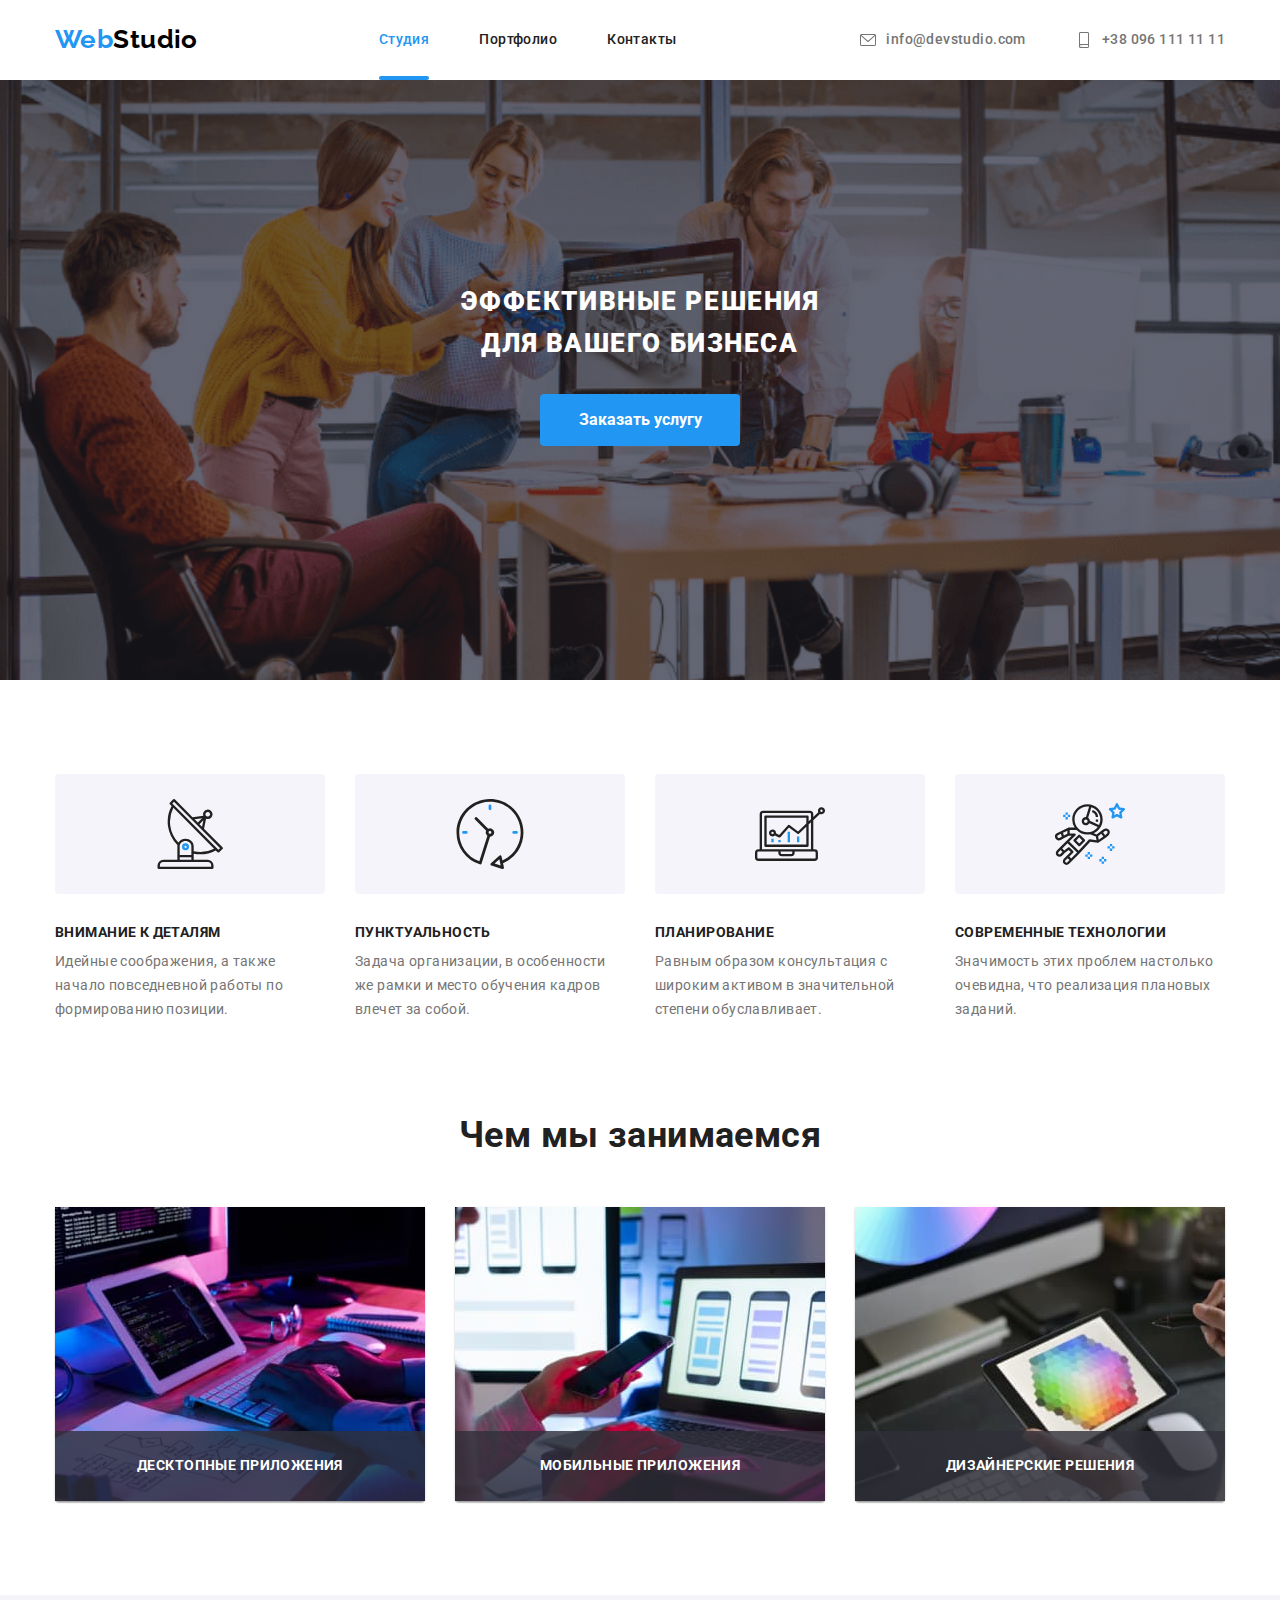
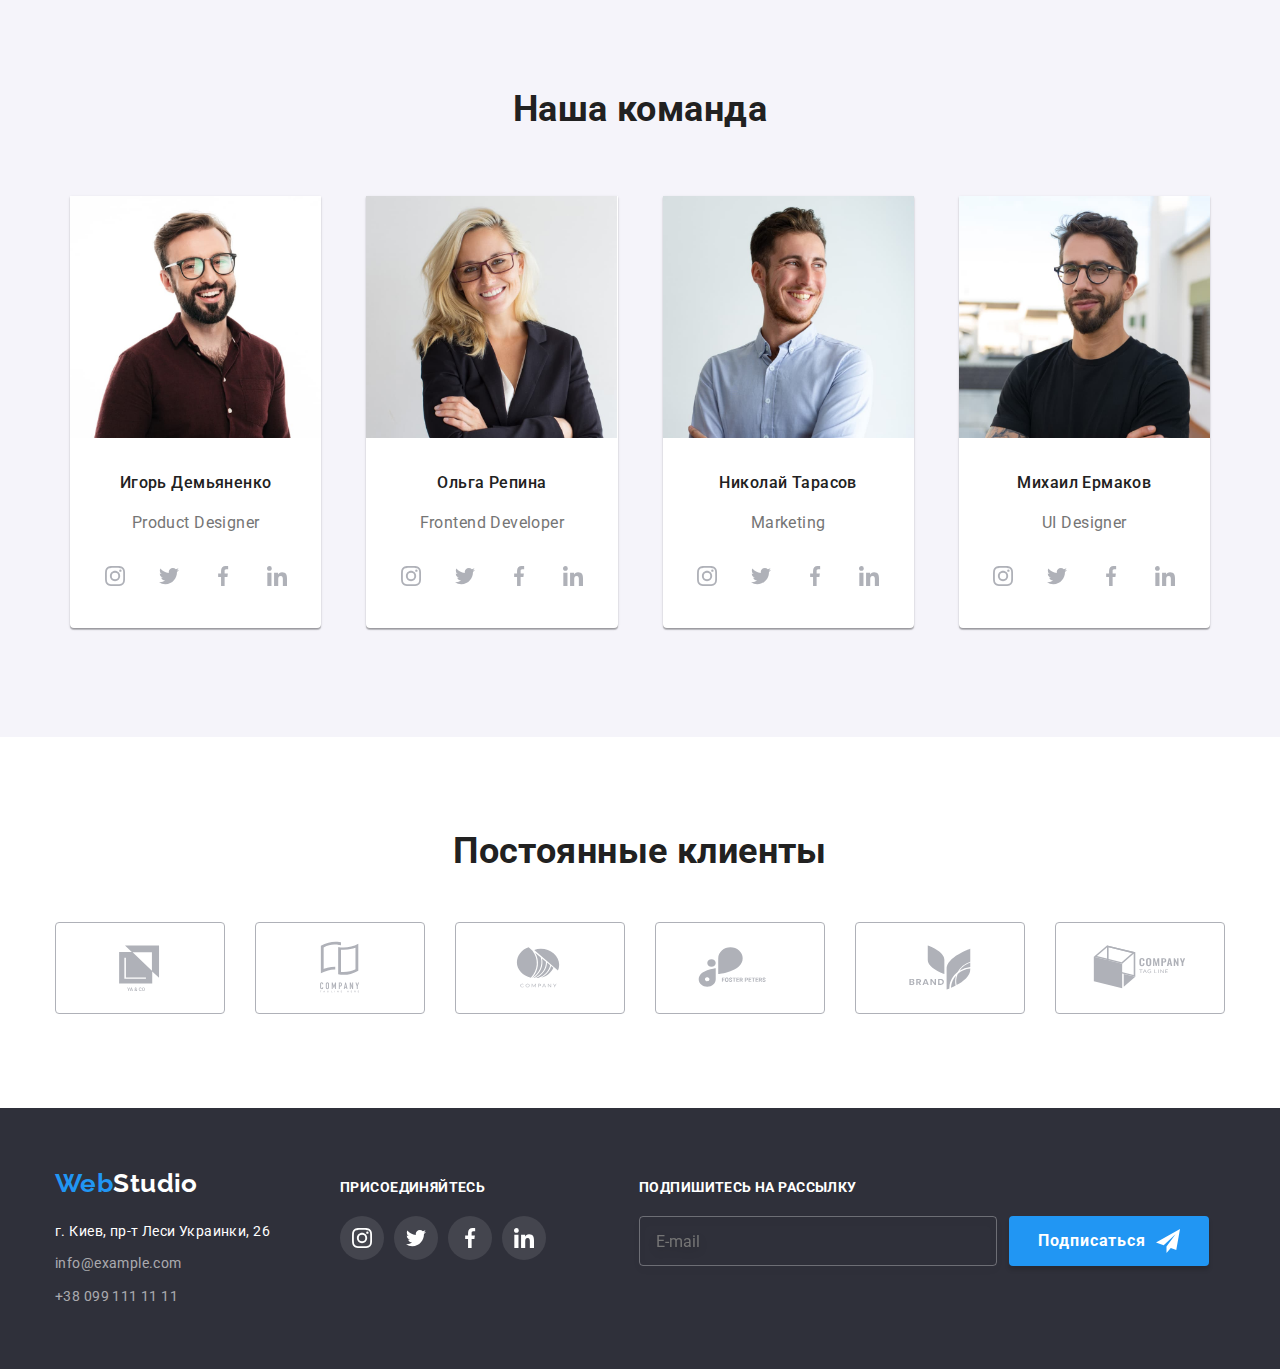
==== commit 8a55b4e9: "Adds tablet and desktop version" ====
--- a/index.html
+++ b/index.html
@@ -58,58 +58,57 @@
                 </svg>
             </button>
             
-                <div class="menu is-hidden">
-                    <button class="menu__button-close">
-                        <svg class="menu__icon" width="40" height="40">
-                            <use href="images/icons.svg#close"></use>
-                        </svg>
-                    </button>
+            <div class="menu is-hidden">
+                <button class="menu__button-close">
+                    <svg class="menu__icon" width="40" height="40">
+                        <use href="images/icons.svg#close"></use>
+                    </svg>
+                </button>
 
-                    <div class="mob-menu">
-                        <div class="menu-block">
-                            <ul class="menu__list">
-                                <li class="menu__link-content">
-                                    <a href="./index.html" class="menu__site-nav current">Студия</a>
-                                </li>
-                                <li class="menu__link-content">
-                                    <a href="./portfolio.html" class="menu__site-nav">Портфолио</a>
-                                </li>
-                                <li class="menu__link-content">
-                                    <a href="" class="menu__site-nav">Контакты</a>
-                                </li>
-                            </ul>
-                        </div>
-                        <div class="contact-block">
-                            <ul class="menu__list">
-                                <li class="menu__list-contact">
-                                    <a href="tel:+380961111111" class="menu__mob-link">
-                                
-                                        +38 096 111 11 11</a>
-                                </li>
-                                <li class="menu__list-contact">
-                                    <a href="mailto:info@devstudio.com" class="menu__mail-link">
-                                        
-                                        info@devstudio.com
-                                    </a>
-                                </li>
-                            </ul>
-                        </div>
-                        <div class="social">
-                            <ul class="social__menu">
-                                <li class="social__list">
-                                    <a href="" target="_blank" class="social__link">Instagram<span class="social__line"></span></a>
-                                </li>
-                                <li class="social__list">
-                                    <a href="" target="_blank" class="social__link">Twitter<span class="social__line"></span></a>
-                                </li>
-                                <li class="social__list">
-                                    <a href="" target="_blank" class="social__link">Facebook<span class="social__line"></span></a>
-                                </li>
-                                <li class="social__list">
-                                    <a href="" target="_blank" class="social__link">LinkedIn</a>
-                                </li>
-                            </ul>
-                        </div>
+                <div class="mob-menu">
+                    <div class="menu-block">
+                        <ul class="menu__list">
+                            <li class="menu__link-content">
+                                <a href="./index.html" class="menu__site-nav current">Студия</a>
+                            </li>
+                            <li class="menu__link-content">
+                                <a href="./portfolio.html" class="menu__site-nav">Портфолио</a>
+                            </li>
+                            <li class="menu__link-content">
+                                <a href="" class="menu__site-nav">Контакты</a>
+                            </li>
+                        </ul>
+                    </div>
+                    <div class="contact-block">
+                        <ul class="menu__list">
+                            <li class="menu__list-contact">
+                                <a href="tel:+380961111111" class="menu__mob-link">
+                            
+                                    +38 096 111 11 11</a>
+                            </li>
+                            <li class="menu__list-contact">
+                                <a href="mailto:info@devstudio.com" class="menu__mail-link">
+                                    
+                                    info@devstudio.com
+                                </a>
+                            </li>
+                        </ul>
+                    </div>
+                    <div class="social">
+                        <ul class="social__menu">
+                            <li class="social__list">
+                                <a href="" target="_blank" class="social__link">Instagram<span class="social__line"></span></a>
+                            </li>
+                            <li class="social__list">
+                                <a href="" target="_blank" class="social__link">Twitter<span class="social__line"></span></a>
+                            </li>
+                            <li class="social__list">
+                                <a href="" target="_blank" class="social__link">Facebook<span class="social__line"></span></a>
+                            </li>
+                            <li class="social__list">
+                                <a href="" target="_blank" class="social__link">LinkedIn</a>
+                            </li>
+                        </ul>
                     </div>
                 </div>
             </div>
@@ -247,12 +246,12 @@
             </div>
         </section>
         <!--Наша команда-->
-        <section class="section command">
+        <section class="section-command">
            <div class="container">
                 <h2 class="title">Наша команда</h2>
                 <ul class="command">
                     <li class="command__list">
-                        <picture>
+                        <picture class="command__img">
                             <source srcset="./images/command/img1.jpg 1x, ./images/command/img1-2x.jpg 2x" media="(min-width:1200px)">
                             <source srcset="./images/tablet/command1-tab-1x.jpg 1x, ./images/tablet/command1-tab-2x.jpg 2x" media="(min-width:768px)">
                             <source srcset="./images/mobile/command1-mob-1x.jpg 1x, ./images/mobile/command1-mob-2x.jpg 2x" media="(min-width:320px)">
@@ -299,7 +298,7 @@
                         </div>
                     </li>
                     <li class="command__list">
-                        <picture>
+                        <picture class="command__img">
                             <source srcset="./images/command/img2.jpg 1x, ./images/command/img2-2x.jpg 2x" media="(min-width:1200px)">
                             <source srcset="./images/tablet/command2-tab-1x.jpg 1x, ./images/tablet/command2-tab-2x.jpg 2x"
                                 media="(min-width:768px)">
@@ -348,7 +347,7 @@
                         </div>
                     </li>
                     <li class="command__list">
-                        <picture>
+                        <picture class="command__img">
                             <source srcset="./images/command/img3.jpg 1x, ./images/command/img3-2x.jpg 2x" media="(min-width:1200px)">
                             <source srcset="./images/tablet/command3-tab-1x.jpg 1x, ./images/tablet/command3-tab-2x.jpg 2x"
                                 media="(min-width:768px)">
@@ -397,7 +396,7 @@
                         </div>
                     </li>
                     <li class="command__list">
-                        <picture>
+                        <picture class="command__img">
                             <source srcset="./images/command/img4.jpg 1x, ./images/command/img4-2x.jpg 2x" media="(min-width:1200px)">
                             <source srcset="./images/tablet/command4-tab-1x.jpg 1x, ./images/tablet/command4-tab-2x.jpg 2x"
                                 media="(min-width:768px)">
@@ -502,55 +501,59 @@
     <!--Подвал-->
     <footer>
         <div class="container basement">
-            <div class="footer-logo">
-                <a href="./index.html" class="basement__link"><span class="basement__logo">Web</span>Studio</a>
+            <div class="footer-tablet">
+                <div class="footer-logo">
+                    <a href="./index.html" class="basement__link"><span class="basement__logo">Web</span>Studio</a>
                 
-                <ul class="basement__contact">
-                    <li class="basement__list">
-                        <a href="https://goo.gl/maps/pMENzSgRRFDBbWSv6" target="_blank" rel="noreferrer noopener" class="basement__address">г.
-                            Киев, пр-т Леси Украинки, 26</a>
-                    </li>
-                    <li class="basement__list">
-                        <a href="mailto:info@example.com" class="basement__email">info@example.com</a>
-                    </li>
-                    <li class="basement__list">
-                        <a href="tel:+380991111111" class="basement__tel">+38 099 111 11 11</a>
-                    </li>
-                </ul>
-            </div>
-            <div class="subscribe">
-                <h2 class="subscribe__title">Присоединяйтесь</h2>
-                <ul class="subscribe__list">
-                    <li class="subscribe__contact">
-                        <a href="" class="subscribe__link">
-                            <svg class="subscribe__icon">
-                                <use href="./images/icons.svg#instagram"></use>
-                            </svg>
-                        </a>
-                    </li>
-                    <li class="subscribe__contact">
-                        <a href="" class="subscribe__link">
-                            <svg class="subscribe__icon">
-                                <use href="./images/icons.svg#twitter"></use>
-                            </svg>
-                        </a>
-                    </li>
-                    <li class="subscribe__contact">
-                        <a href="" class="subscribe__link">
-                            <svg class="subscribe__icon">
-                                <use href="./images/icons.svg#facebook"></use>
-                            </svg>
-                        </a>
-                    </li>
-                    <li class="subscribe__contact">
-                        <a href="" class="subscribe__link">
-                            <svg class="subscribe__icon">
-                                <use href="./images/icons.svg#linkedin"></use>
-                            </svg>
-                        </a>
-                    </li>
-                </ul>
-            </div>
+                    <ul class="basement__contact">
+                        <li class="basement__list">
+                            <a href="https://goo.gl/maps/pMENzSgRRFDBbWSv6" target="_blank" rel="noreferrer noopener"
+                                class="basement__address">г.
+                                Киев, пр-т Леси Украинки, 26</a>
+                        </li>
+                        <li class="basement__list">
+                            <a href="mailto:info@example.com" class="basement__email">info@example.com</a>
+                        </li>
+                        <li class="basement__list">
+                            <a href="tel:+380991111111" class="basement__tel">+38 099 111 11 11</a>
+                        </li>
+                    </ul>
+                </div>
+                <div class="subscribe">
+                    <h2 class="subscribe__title">Присоединяйтесь</h2>
+                    <ul class="subscribe__list">
+                        <li class="subscribe__contact">
+                            <a href="" class="subscribe__link">
+                                <svg class="subscribe__icon">
+                                    <use href="./images/icons.svg#instagram"></use>
+                                </svg>
+                            </a>
+                        </li>
+                        <li class="subscribe__contact">
+                            <a href="" class="subscribe__link">
+                                <svg class="subscribe__icon">
+                                    <use href="./images/icons.svg#twitter"></use>
+                                </svg>
+                            </a>
+                        </li>
+                        <li class="subscribe__contact">
+                            <a href="" class="subscribe__link">
+                                <svg class="subscribe__icon">
+                                    <use href="./images/icons.svg#facebook"></use>
+                                </svg>
+                            </a>
+                        </li>
+                        <li class="subscribe__contact">
+                            <a href="" class="subscribe__link">
+                                <svg class="subscribe__icon">
+                                    <use href="./images/icons.svg#linkedin"></use>
+                                </svg>
+                            </a>
+                        </li>
+                    </ul>
+                </div>
+            </div>
+            
             <div class="block-send">
                 <h3 class="form-title">Подпишитесь на рассылку</h3>
                 <form action="#" class="form">
--- a/css/main.min.css
+++ b/css/main.min.css
@@ -1 +1 @@
-body{width:100%;color:var(--primary-text-color);background-color:var(--primary-wight-color);font-family:Roboto,sans-serif;font-style:normal;font-weight:400;font-size:14px;line-height:1.7;letter-spacing:.03em}ul{list-style:none}a{text-decoration:none}img{display:block}footer{padding:60px 0;background-color:#2f303a;color:#fff}.container{max-width:1200px;margin-left:auto;margin-right:auto;padding-left:15px;padding-right:15px;width:100%}.container.header{display:flex;align-items:center;position:relative}@media(min-width: 481px){.container.header{justify-content:space-between}}.container.basement{display:flex}@media(max-width: 767px){.container.basement{flex-direction:column;align-items:center}}.basement__link,.navigation__link-logo{display:flex;font-family:Raleway,sans-serif;font-style:normal;font-weight:700;font-size:26px;line-height:1.2}.basement__logo,.navigation__logo--blue{display:block;color:#2196f3}.navigation__link-logo{align-items:center;color:#000}@media(min-width: 1200px){.navigation__link-logo{margin-right:93px}}@media(max-width: 1199px){.navigation__link-logo{font-size:24px}}@media(max-width: 480px){.navigation__link-logo{margin-right:0}}.basement__link{margin:0;margin-bottom:20px;color:#fff;align-items:center}@media(max-width: 767px){.basement__link{font-size:24px;line-height:calc(28 / 24)}}.navigation{display:flex}.navigation__list{margin:0;display:flex;padding-left:0}@media(min-width: 1200px){.block-nav-contact{margin-left:auto}.navigation__list{margin:0;display:flex;padding-left:0}.navigation__link-content:not(:last-child){margin-right:50px}}@media(min-width: 768px){.navigation .navigation__list{min-width:294px;justify-content:space-between;margin-left:88px}}@media(max-width: 1199px){.block-nav-contact .navigation__list{display:flex;flex-direction:column}}@media(max-width: 767px){.block-nav-contact{display:none}.navigation__list{display:none}}.navigation__site-nav{display:block;padding-top:32px;padding-bottom:32px;color:#212121;font-weight:500;font-size:14px;line-height:1.14;position:relative;transition:color 250ms cubic-bezier(0.4, 0, 0.2, 1)}.navigation__site-nav::before{content:"";display:block;position:absolute;bottom:0;right:0;width:100%;transition:transform 200ms cubic-bezier(0.4, 0, 0.2, 1);transform:scaleX(0);height:4px;border-radius:2px;background-color:#2196f3}.navigation__site-nav:hover{color:#2196f3}.navigation__site-nav:hover::before{content:"";transform:scaleX(1)}.navigation__site-nav:focus{color:#2196f3}.navigation__site-nav:focus::before{content:"";transform:scaleX(1)}.navigation__site-nav.current{color:#2196f3}.navigation__site-nav.current::after{content:"";display:block;position:absolute;width:100%;height:4px;border-radius:2px;bottom:0;background-color:#2196f3}.menu-button-open{margin-left:auto;padding:0;margin-top:10px;margin-bottom:10px;border:none;color:#000;background-color:transparent}.menu-button-open:hover,.menu-button-open:focus{color:#2196f3;cursor:pointer}.menu-button-open__icon{fill:#000}.menu-button-open__icon:hover,.menu-button-open__icon:focus{fill:#2196f3}@media(min-width: 768px){.menu-button-open{display:none}}.menu{position:fixed;left:0;top:0;height:100%;width:100%;z-index:5;padding-left:15px;padding-right:15px;padding-bottom:48px;background-color:#fff}.menu__button{display:block;margin-left:auto;padding:0;margin-top:10px;margin-bottom:10px;border:none;color:#000;background-color:transparent}.menu__button:hover,.menu__button:focus{color:#2196f3;cursor:pointer}.menu__button-close{position:absolute;top:10px;right:15px;border:none;color:#000;background-color:transparent;display:block;margin-left:auto;padding:0}.menu__button-close:hover,.menu__button-close:focus{color:#2196f3;cursor:pointer}.menu__list{margin:0;padding:0}.menu__link-content{margin-left:25px}.menu__link-content:not(:last-child){margin-bottom:32px}.menu__site-nav{font-weight:500;font-size:40px;line-height:calc(47 / 40);text-align:center;letter-spacing:.02em;color:#212121}.menu__site-nav.current{color:#2196f3}.menu__list-contact{margin-left:25px;margin-bottom:32px}.menu__mob-link{display:block;font-weight:500;font-size:34px;line-height:calc(40 / 34);letter-spacing:.02em;color:#2196f3}.menu__mail-link{display:block;font-weight:500;font-size:24px;line-height:calc(28 / 24);letter-spacing:.02em;color:#757575}@media(min-width: 481px){.menu{display:none}}.mob-menu{display:flex;flex-direction:column;justify-content:space-between;height:100%;margin-top:48px}.contact-block{margin-top:auto}.social{margin-left:25px}.social__menu{display:flex;padding:0;margin:0}.social__link{font-weight:500;font-size:18px;line-height:calc(22 / 18);letter-spacing:.02em;color:#2196f3}.social__line{height:22px;border:1px solid rgba(33,33,33,.2);margin:0 10px 0 10px}@media(min-width: 1200px){.navigation__list-contact+.navigation__list-contact{margin-left:50px}}.navigation__link{display:flex;align-items:center;color:#757575;font-weight:500;font-size:14px;line-height:1.14;transition:color 250ms cubic-bezier(0.4, 0, 0.2, 1)}.navigation__link:hover,.navigation__link:focus{color:#2196f3}@media(min-width: 1200px){.navigation__link{padding-top:32px;padding-bottom:32px}}@media(max-width: 1199px){.navigation__list-contact:not(:last-child){margin-bottom:10px}}.navigation__icon{fill:currentColor;margin-right:10px;width:16px;height:16px}@media screen and (min-width: 1200px){.hero{margin-right:auto;margin-left:auto;max-width:1600px;height:600px;background-image:linear-gradient(rgba(47, 48, 58, 0.4), rgba(47, 48, 58, 0.4)),url("../images/fon.jpg");background-repeat:no-repeat;background-size:cover;background-position:center;padding-top:200px;padding-bottom:200px;background-color:#2f303a;color:#fff;text-align:center}}@media screen and (min-width: 1200px)and (min-device-pixel-ratio: 2),screen and (min-width: 1200px)and (-webkit-min-device-pixel-ratio: 2),screen and (min-width: 1200px)and (min-resolution: 192dpi),screen and (min-width: 1200px)and (min-resolution: 2dppx){.hero{background-image:linear-gradient(rgba(47, 48, 58, 0.4), rgba(47, 48, 58, 0.4)),url("../images/fon-2x.png")}}.hero__title{margin-bottom:30px;margin-top:0;font-weight:900;text-align:center;letter-spacing:.06em;text-transform:uppercase}@media(min-width: 1200px){.hero__title{font-size:44px;line-height:1.36}}@media(min-width: 481px){.hero__title{font-size:26px;line-height:calc(42 / 26)}}.hero__button{display:inline-block;border-radius:4px;border:1px solid transparent;padding:10px 32px;min-width:200px;cursor:pointer;background-color:#2196f3;color:#fff;font-family:Roboto,sans-serif;font-style:normal;font-weight:700;font-size:16px;line-height:1.87;text-decoration:none;transition:transform 250ms cubic-bezier(0.4, 0, 0.2, 1)}.hero__button:hover,.hero__button:focus{transform:scale(1.2)}@media screen and (min-width: 481px){.hero{margin-right:auto;margin-left:auto;background-size:cover;background-image:linear-gradient(rgba(47, 48, 58, 0.4), rgba(47, 48, 58, 0.4)),url("../images/tablet/img-hero-min.png");background-repeat:no-repeat;background-size:cover;background-position:center;padding-top:200px;padding-bottom:200px;background-color:#2f303a;color:#fff;text-align:center}}@media screen and (min-width: 481px)and (min-device-pixel-ratio: 2),screen and (min-width: 481px)and (-webkit-min-device-pixel-ratio: 2),screen and (min-width: 481px)and (min-resolution: 192dpi),screen and (min-width: 481px)and (min-resolution: 2dppx){.hero{background-image:linear-gradient(rgba(47, 48, 58, 0.4), rgba(47, 48, 58, 0.4)),url("../images/tablet/img-hero-2x-min.png")}}@media screen and (max-width: 480px){.hero{margin-right:auto;margin-left:auto;max-width:480px;background-image:linear-gradient(rgba(47, 48, 58, 0.4), rgba(47, 48, 58, 0.4)),url("../images/mobile/hero-mob-min.png");background-repeat:no-repeat;background-size:cover;background-position:center;padding-top:200px;padding-bottom:200px;background-color:#2f303a;color:#fff;text-align:center}}@media screen and (max-width: 480px)and (min-device-pixel-ratio: 2),screen and (max-width: 480px)and (-webkit-min-device-pixel-ratio: 2),screen and (max-width: 480px)and (min-resolution: 192dpi),screen and (max-width: 480px)and (min-resolution: 2dppx){.hero{background-image:linear-gradient(rgba(47, 48, 58, 0.4), rgba(47, 48, 58, 0.4)),url("../images/mobile/hero-mob-2x-min.png")}}.section{padding-top:94px;padding-bottom:94px}@media(max-width: 767px){.section{padding-top:60px;padding-bottom:60px}}@media(min-width: 1200px){.section-features{padding-top:94px}}@media(max-width: 1199px){.section-features{padding-top:60px;padding-bottom:60px}}.section.command{background-color:#f5f4fa}@media(max-width: 1199px){.section.work{display:none}}.features{display:flex;margin-top:0;margin-bottom:0;padding-left:0}@media(max-width: 767px){.features{display:block;justify-content:center;align-items:center}}.features__list{width:270px;margin-right:30px}.features__list:nth-child(4n){margin-right:0}@media(max-width: 767px){.features__list{margin-right:0;width:100%}}.features__bgc-icon{display:flex;align-items:center;justify-content:center;height:120px;margin-bottom:30px;border-radius:4px;background-color:#f5f4fa}@media(min-width: 1200px){.features__bgc-icon{width:270px}}.features__icon{width:70px;height:70px}.features__title{margin-top:0;margin-bottom:10px;color:#212121;font-weight:700;font-size:14px;line-height:16px;text-transform:uppercase}@media(max-width: 767px){.features__title{text-align:center}}.features__text{margin:0}@media(max-width: 767px){.features__list:not(:last-child){margin-bottom:10px}}.title{margin-top:0;color:#212121;font-weight:700;text-align:center}@media(min-width: 1200px){.title{font-size:36px;line-height:1.16;margin-bottom:50px}}@media(max-width: 767px){.title{margin-bottom:30px;font-size:28px;line-height:calc(33 / 28)}}.work__title{margin-top:0;margin-bottom:50px;color:#212121;font-weight:700;font-size:36px;line-height:1.16;text-align:center}.work__list{display:flex;margin-top:0;margin-bottom:0;padding-left:0}.work__images-list{box-shadow:0px 1px 3px rgba(0,0,0,.12),0px 1px 1px rgba(0,0,0,.14),0px 2px 1px rgba(0,0,0,.2);border-radius:0px 0px 4px 4px;background-color:#fff}.work__images-list:not(:last-child){margin-right:30px}.work__box{position:relative}.work__images{display:block}.work__text-img{position:absolute;bottom:0;height:70px;width:100%;font-weight:700;font-size:14px;line-height:1.14;text-align:center;letter-spacing:.03em;text-transform:uppercase;color:#fff;background:rgba(47,48,58,.8);padding:27px 0;margin:0}.command{display:flex;margin-top:0;margin-bottom:0;padding-left:0}@media(max-width: 767px){.command{display:flex;justify-content:center;align-items:center;flex-direction:column}}@media(max-width: 767px){.command__img{max-width:100%}}.command__list{box-shadow:0px 1px 3px rgba(0,0,0,.12),0px 1px 1px rgba(0,0,0,.14),0px 2px 1px rgba(0,0,0,.2);border-radius:0px 0px 4px 4px;background-color:#fff}@media(max-width: 767px){.command__list{margin-bottom:30px;max-width:450px}}.command__content{padding-top:30px;padding-bottom:16px}.command__name{display:flex;justify-content:center;margin-top:0;margin-bottom:10px;color:#212121;font-weight:500;font-size:16px;line-height:1.87}.command__profession{display:flex;justify-content:center;margin:0;font-size:16px;line-height:1.87}@media(min-width: 1200px){.command__block-icon{padding-bottom:30px}}@media(max-width: 767px){.command__block-icon{padding-bottom:25px}}.command__list-icon{display:flex;align-items:center;justify-content:center;padding-left:0}.command__list-link:not(:last-child){margin-right:10px}.command__link-icon{display:flex;align-items:center;justify-content:center;width:44px;height:44px;border-radius:50%;margin-right:10px;color:#afb1b8;transition:background 250ms cubic-bezier(0.4, 0, 0.2, 1)}.command__link-icon:last-child{margin-right:0}.command__link-icon:focus,.command__link-icon:hover{background-color:#2196f3;color:#fff}.command__icon{width:20px;height:20px;fill:currentColor;transition:fill 250ms cubic-bezier(0.4, 0, 0.2, 1)}.command__icon:hover,.command__icon:focus{fill:#fff}@media(min-width: 1200px){.command__list:not(:last-child){margin-right:30px}}.customer{display:flex;margin-top:0;margin-bottom:0;padding-left:0}@media(max-width: 767px){.customer{display:flex;flex-wrap:wrap;margin:-15px}}.customer__list{display:flex;justify-content:center;align-items:center}@media(min-width: 1200px){.customer .customer__list{margin-right:30px}.customer .customer__list:last-child{margin-right:0}}@media(max-width: 767px){.customer .customer__list{margin:15px;width:calc((100% - 4 * 15px) / 2)}}.customer__link{display:flex;justify-content:center;align-items:center;color:#afb1b8;border:1px solid #afb1b8;border-radius:4px;transition:color 250ms cubic-bezier(0.4, 0, 0.2, 1),border 250ms cubic-bezier(0.4, 0, 0.2, 1)}.customer__link:hover,.customer__link:focus{color:#2196f3;border:1px solid #2196f3}@media(min-width: 1200px){.customer__link{width:170px;height:92px;padding:16px 32px}}@media(min-width: 480px){.customer__link{padding:16px 52px}}.customer__icon{max-width:106px;max-height:60px;fill:currentColor}.basement__contact{margin-top:0;margin-bottom:0;padding-left:0}@media(max-width: 767px){.basement__contact{display:flex;flex-direction:column;align-items:center}}.basement__list:not(:last-child){margin-bottom:9px}@media(max-width: 767px){.basement__list:not(:last-child){margin-bottom:8px}}.basement__address{color:#fff}.basement__email,.basement__tel{color:rgba(255,255,255,.6);transition:color 250ms var(--time-function)}.basement__email:focus,.basement__email:hover,.basement__tel:focus,.basement__tel:hover{color:#2196f3}@media(max-width: 767px){.footer-logo{display:flex;flex-direction:column;align-items:center;margin-bottom:60px}}.subscribe{margin-top:12px;margin-left:70px;width:206px}@media(max-width: 767px){.subscribe{margin-top:0;margin-left:0;display:flex;flex-direction:column;align-items:center;margin-bottom:60px}}.subscribe__title{display:flex;align-items:start;margin-bottom:20px;margin-top:0;text-align:center;font-weight:700;font-size:14px;line-height:1.14;text-transform:uppercase;color:#fff}.subscribe__list{display:flex;margin-top:0;margin-bottom:0;padding-left:0;justify-content:space-between;width:206px}.subscribe__contact{display:flex;align-items:center;justify-content:center}.subscribe__link{display:flex;align-items:center;justify-content:center;width:44px;height:44px;border-radius:50%;color:#fff;background:rgba(255,255,255,.1);transition:background-color 250ms cubic-bezier(0.4, 0, 0.2, 1)}.subscribe__link:hover,.subscribe__link:focus{background-color:#2196f3}.subscribe__icon{width:20px;height:20px;align-items:center;justify-content:center;fill:currentColor}.block-send{display:inline-block;margin-left:93px;margin-top:12px}@media(max-width: 767px){.block-send{display:flex;flex-direction:column;align-items:center;margin:0}}.form{display:flex}@media(max-width: 767px){.form{flex-direction:column;align-items:center}}.form-title{margin:0;margin-bottom:20px;font-weight:700;font-size:14px;line-height:1.14;letter-spacing:.03em;text-transform:uppercase;color:#fff}.form__button{font-weight:700;font-size:16px;line-height:1.8;display:inline-flex;align-items:center;justify-content:center;letter-spacing:.06em;width:200px;height:50px;padding:0;background-color:#2196f3;color:#fff;box-shadow:0px 4px 4px rgba(0,0,0,.15);border-radius:4px;border:none;cursor:pointer}.form__icon{fill:currentColor;margin-left:10px}.form__input{background-color:transparent;color:#fff;padding-top:14px;padding-bottom:14px;padding-left:16px;width:358px;height:50px;margin-right:12px;font-size:16px;line-height:1.4;border:1px solid rgba(255,255,255,.3);box-sizing:border-box;filter:drop-shadow(0px 4px 4px rgba(0, 0, 0, 0.15));border-radius:4px;transition:border-color 250ms cubic-bezier(0.4, 0, 0.2, 1)}.form__input:hover,.form__input:focus{border-color:#fff;outline:-webkit-focus-ring-color auto 0px}.form__input:hover::-moz-placeholder, .form__input:focus::-moz-placeholder{color:#fff}.form__input:hover:-ms-input-placeholder, .form__input:focus:-ms-input-placeholder{color:#fff}.form__input:hover::placeholder,.form__input:focus::placeholder{color:#fff}@media(max-width: 767px){.form__input{margin-right:0;margin-bottom:20px}}.backdrop{width:100vw;height:100vh;background-color:rgba(0,0,0,.2);position:fixed;top:0;left:0;z-index:1;transition:opacity 1000ms var(--time-function),visibility 1000ms var(--time-function)}.is-hidden{visibility:hidden;opacity:0;pointer-events:none}.backdrop.is-hidden .modal{transform:scale(1.5);transition:transform 1000ms var(--time-function)}.modal{width:528px;min-height:581px;border-radius:4px;background-color:var(--primary-wight-color);top:50%;left:50%;position:absolute;transform:translate(-50%, -50%) scale(1)}@media(max-width: 767px){.modal{max-width:450px;max-height:609px}}.modal__close-btn{position:absolute;display:block;margin-left:auto;top:8px;right:8px;padding:0;background-color:transparent;cursor:pointer;border-radius:50%;border:1px solid rgba(0,0,0,.1);color:var(--accent-text-color);transition:border-color 250ms var(--time-function)}.modal__close-btn:hover,.modal__close-btn:focus{border-color:var(--accent-text-color)}.modal__close-icon{display:block;width:30px;height:30px;padding:6px;transition:fill 250ms var(--time-function)}.modal__close-icon:hover,.modal__close-icon:focus{fill:currentColor}.modal__title{font-weight:700;font-size:20px;line-height:1.15;text-align:center;letter-spacing:.03em;color:var(--title-text-color);margin-top:40px;margin-bottom:12px}@media(max-width: 767px){.modal__title{padding-left:40px;padding-right:40px}}.modal__form{width:100%;height:342px;padding:0 40px}.modal__label{font-size:12px;line-height:1.16;letter-spacing:.01em;display:block;text-align:start;color:var(--primary-text-color);margin-bottom:10px;margin-top:0}.modal__block{position:relative}.modal__input{width:100%;height:40px;border:1px solid rgba(33,33,33,.2);border-radius:4px;margin-top:4px;padding-left:42px;padding-right:10px;transition:border-color 250ms var(--time-function)}.modal__input:focus{outline:-webkit-focus-ring-color auto 0px;border-color:var(--accent-text-color)}.modal__icon-form{position:absolute;left:12px;top:50%;transform:translateY(-50%);fill:var(--title-text-color);transition:fill 250ms var(--time-function)}.modal__input:focus+.modal__icon-form{fill:var(--accent-text-color)}.modal__comment-label{font-size:12px;line-height:1.16;letter-spacing:.01em;display:block;text-align:start;color:var(--primary-text-color);margin-bottom:10px;margin-top:0;margin-bottom:4px}.modal__comment{resize:none;width:100%;height:120px;padding:12px 16px;margin-bottom:20px;border:1px solid rgba(33,33,33,.2);border-radius:4px;font-size:12px;line-height:1.16;letter-spacing:.01em;color:var(--title-text-color);transition:border-color 250ms var(--time-function)}.modal__comment:focus{outline:-webkit-focus-ring-color auto 0px;border-color:var(--accent-text-color)}.modal__comment::-moz-placeholder{font-size:14px;line-height:1.14;letter-spacing:.01em;color:var(--form-label-color)}.modal__comment:-ms-input-placeholder{font-size:14px;line-height:1.14;letter-spacing:.01em;color:var(--form-label-color)}.modal__comment::placeholder{font-size:14px;line-height:1.14;letter-spacing:.01em;color:var(--form-label-color)}.modal__contract{display:block;margin-bottom:30px;font-size:14px;line-height:1.71;letter-spacing:.03em;color:var(--primary-text-color)}.modal__checkbox{-webkit-appearance:none;-moz-appearance:none;appearance:none;position:absolute}.modal__icon-contract{width:16px;height:15px;border:2px solid var(--title-text-color);border-radius:4px;margin-right:7px;margin-bottom:-2px;transition:background-color 250ms var(--time-function),border-color 250ms var(--time-function)}.modal__checkbox:checked+.modal__icon-contract{background-color:var(--accent-text-color);border-color:var(--accent-text-color)}.modal__link{-webkit-text-decoration-line:underline;text-decoration-line:underline;color:var(--accent-text-color)}.modal__btn-send{font-weight:700;font-size:16px;line-height:1.8;display:inline-flex;align-items:center;justify-content:center;letter-spacing:.06em;width:200px;height:50px;padding:0;background-color:var(--accent-text-color);color:var(--primary-wight-color);box-shadow:0px 4px 4px rgba(0,0,0,.15);border-radius:4px;border:none;cursor:pointer}/*# sourceMappingURL=main.min.css.map */+body{width:100%;color:var(--primary-text-color);background-color:var(--primary-wight-color);font-family:Roboto,sans-serif;font-style:normal;font-weight:400;font-size:14px;line-height:1.7;letter-spacing:.03em}ul{list-style:none}a{text-decoration:none}img{display:block}footer{padding:60px 0;background-color:#2f303a;color:#fff}.container{max-width:1200px;margin-left:auto;margin-right:auto;padding-left:15px;padding-right:15px;width:100%}.container.header{display:flex;align-items:center;position:relative}@media(min-width: 481px){.container.header{justify-content:space-between}}.container.basement{display:flex}@media(max-width: 767px){.container.basement{flex-direction:column;align-items:center}}@media(min-width: 768px)and (max-width: 1199px){.container.basement{display:flex;flex-direction:column}}.basement__link,.navigation__link-logo{display:flex;font-family:Raleway,sans-serif;font-style:normal;font-weight:700;font-size:26px;line-height:1.2}.basement__logo,.navigation__logo--blue{display:block;color:#2196f3}.navigation__link-logo{align-items:center;color:#000}@media(min-width: 1200px){.navigation__link-logo{margin-right:93px}}@media(max-width: 1199px){.navigation__link-logo{font-size:24px}}@media(max-width: 480px){.navigation__link-logo{margin-right:0}}.basement__link{margin:0;margin-bottom:20px;color:#fff;align-items:center}@media(max-width: 767px){.basement__link{font-size:24px;line-height:calc(28 / 24)}}.navigation{display:flex}.navigation__list{margin:0;display:flex;padding-left:0}@media(min-width: 1200px){.block-nav-contact{margin-left:auto}.navigation__list{margin:0;display:flex;padding-left:0}.navigation__link-content:not(:last-child){margin-right:50px}}@media(min-width: 768px){.navigation .navigation__list{min-width:294px;justify-content:space-between;margin-left:88px}}@media(max-width: 1199px){.block-nav-contact .navigation__list{display:flex;flex-direction:column}}@media(max-width: 767px){.block-nav-contact{display:none}.navigation__list{display:none}}.navigation__site-nav{display:block;padding-top:32px;padding-bottom:32px;color:#212121;font-weight:500;font-size:14px;line-height:1.14;position:relative;transition:color 250ms cubic-bezier(0.4, 0, 0.2, 1)}.navigation__site-nav::before{content:"";display:block;position:absolute;bottom:0;right:0;width:100%;transition:transform 200ms cubic-bezier(0.4, 0, 0.2, 1);transform:scaleX(0);height:4px;border-radius:2px;background-color:#2196f3}.navigation__site-nav:hover{color:#2196f3}.navigation__site-nav:hover::before{content:"";transform:scaleX(1)}.navigation__site-nav:focus{color:#2196f3}.navigation__site-nav:focus::before{content:"";transform:scaleX(1)}.navigation__site-nav.current{color:#2196f3}.navigation__site-nav.current::after{content:"";display:block;position:absolute;width:100%;height:4px;border-radius:2px;bottom:0;background-color:#2196f3}.menu-button-open{margin-left:auto;padding:0;margin-top:10px;margin-bottom:10px;border:none;color:#000;background-color:transparent}.menu-button-open:hover,.menu-button-open:focus{color:#2196f3;cursor:pointer}.menu-button-open__icon{fill:#000}.menu-button-open__icon:hover,.menu-button-open__icon:focus{fill:#2196f3}@media(min-width: 768px){.menu-button-open{display:none}}.menu{position:fixed;left:0;top:0;height:100%;width:100%;z-index:5;padding-bottom:48px;background-color:#fff}.menu__button{display:block;margin-left:auto;padding:0;margin-top:10px;margin-bottom:10px;border:none;color:#000;background-color:transparent}.menu__button:hover,.menu__button:focus{color:#2196f3;cursor:pointer}.menu__button-close{position:absolute;top:10px;right:15px;border:none;color:#000;background-color:transparent;display:block;margin-left:auto;padding:0}.menu__button-close:hover,.menu__button-close:focus{color:#2196f3;cursor:pointer}.menu__list{margin:0;padding:0}.menu__link-content{margin-left:25px}.menu__link-content:not(:last-child){margin-bottom:32px}.menu__site-nav{font-weight:500;line-height:calc(47 / 40);text-align:center;letter-spacing:.02em;color:#212121}@media(min-width: 320px){.menu__site-nav{font-size:40px}}.menu__site-nav.current{color:#2196f3}.menu__list-contact{margin-left:25px;margin-bottom:32px}.menu__mob-link{display:block;font-weight:500;font-size:34px;line-height:calc(40 / 34);letter-spacing:.02em;color:#2196f3}.menu__mail-link{display:block;font-weight:500;font-size:24px;line-height:calc(28 / 24);letter-spacing:.02em;color:#757575}@media(min-width: 768px){.menu{display:none}}.mob-menu{display:flex;flex-direction:column;justify-content:space-between;height:100%;margin-top:48px}.contact-block{margin-top:auto}.social{margin-left:25px}.social__menu{display:flex;padding:0 0 48px 0;margin:0}.social__link{font-weight:500;line-height:calc(22 / 18);letter-spacing:.02em;color:#2196f3}@media(min-width: 480px){.social__link{font-size:18px}}.social__line{height:22px;border:1px solid rgba(33,33,33,.2);margin:0 10px 0 10px}@media(min-width: 1200px){.navigation__list-contact+.navigation__list-contact{margin-left:50px}}.navigation__link{display:flex;align-items:center;color:#757575;font-weight:500;font-size:14px;line-height:1.14;transition:color 250ms cubic-bezier(0.4, 0, 0.2, 1)}.navigation__link:hover,.navigation__link:focus{color:#2196f3}@media(min-width: 1200px){.navigation__link{padding-top:32px;padding-bottom:32px}}@media(max-width: 1199px){.navigation__list-contact:not(:last-child){margin-bottom:10px}}.navigation__icon{fill:currentColor;margin-right:10px;width:16px;height:16px}@media screen and (min-width: 1200px){.hero{margin-right:auto;margin-left:auto;max-width:1600px;height:600px;background-image:linear-gradient(rgba(47, 48, 58, 0.4), rgba(47, 48, 58, 0.4)),url("../images/fon.jpg");background-repeat:no-repeat;background-size:cover;background-position:center;padding-top:200px;padding-bottom:200px;background-color:#2f303a;color:#fff;text-align:center}}@media screen and (min-width: 1200px)and (min-device-pixel-ratio: 2),screen and (min-width: 1200px)and (-webkit-min-device-pixel-ratio: 2),screen and (min-width: 1200px)and (min-resolution: 192dpi),screen and (min-width: 1200px)and (min-resolution: 2dppx){.hero{background-image:linear-gradient(rgba(47, 48, 58, 0.4), rgba(47, 48, 58, 0.4)),url("../images/fon-2x.png")}}.hero__title{margin-bottom:30px;margin-top:0;font-weight:900;text-align:center;letter-spacing:.06em;text-transform:uppercase}@media(min-width: 1200px){.hero__title{font-size:44px;line-height:1.36}}@media(min-width: 481px){.hero__title{font-size:26px;line-height:calc(42 / 26)}}.hero__button{display:inline-block;border-radius:4px;border:1px solid transparent;padding:10px 32px;min-width:200px;cursor:pointer;background-color:#2196f3;color:#fff;font-family:Roboto,sans-serif;font-style:normal;font-weight:700;font-size:16px;line-height:1.87;text-decoration:none;transition:transform 250ms cubic-bezier(0.4, 0, 0.2, 1)}.hero__button:hover,.hero__button:focus{transform:scale(1.2)}@media screen and (min-width: 481px){.hero{margin-right:auto;margin-left:auto;background-size:cover;background-image:linear-gradient(rgba(47, 48, 58, 0.4), rgba(47, 48, 58, 0.4)),url("../images/tablet/img-hero-min.png");background-repeat:no-repeat;background-size:cover;background-position:center;padding-top:200px;padding-bottom:200px;background-color:#2f303a;color:#fff;text-align:center}}@media screen and (min-width: 481px)and (min-device-pixel-ratio: 2),screen and (min-width: 481px)and (-webkit-min-device-pixel-ratio: 2),screen and (min-width: 481px)and (min-resolution: 192dpi),screen and (min-width: 481px)and (min-resolution: 2dppx){.hero{background-image:linear-gradient(rgba(47, 48, 58, 0.4), rgba(47, 48, 58, 0.4)),url("../images/tablet/img-hero-2x-min.png")}}@media screen and (max-width: 480px){.hero{margin-right:auto;margin-left:auto;max-width:480px;background-image:linear-gradient(rgba(47, 48, 58, 0.4), rgba(47, 48, 58, 0.4)),url("../images/mobile/hero-mob-min.png");background-repeat:no-repeat;background-size:cover;background-position:center;padding-top:200px;padding-bottom:200px;background-color:#2f303a;color:#fff;text-align:center}}@media screen and (max-width: 480px)and (min-device-pixel-ratio: 2),screen and (max-width: 480px)and (-webkit-min-device-pixel-ratio: 2),screen and (max-width: 480px)and (min-resolution: 192dpi),screen and (max-width: 480px)and (min-resolution: 2dppx){.hero{background-image:linear-gradient(rgba(47, 48, 58, 0.4), rgba(47, 48, 58, 0.4)),url("../images/mobile/hero-mob-2x-min.png")}}.section{padding-top:94px;padding-bottom:94px}@media(max-width: 1199px){.section{padding-top:60px;padding-bottom:60px}}@media(min-width: 1200px){.section-features{padding-top:94px}}@media(max-width: 1199px){.section-features{padding-top:60px;padding-bottom:60px}}.section-command{background-color:#f5f4fa}@media(max-width: 1199px){.section-command{padding-top:60px;padding-bottom:60px}}@media(min-width: 1200px){.section-command{padding-top:94px;padding-bottom:94px}}@media(max-width: 1199px){.section.work{display:none}}.features{display:flex;margin-top:0;margin-bottom:0;padding-left:0}@media(max-width: 767px){.features{display:block;justify-content:center;align-items:center}}@media(min-width: 767px)and (max-width: 1199px){.features{flex-wrap:wrap;margin:-15px}}.features__list{width:270px;margin-right:30px}.features__list:nth-child(4n){margin-right:0}@media(max-width: 767px){.features__list{margin-right:0;width:100%}}@media(min-width: 768px)and (max-width: 1199px){.features__list{margin:15px;width:calc((100% - 4 * 15px) / 2)}}.features__bgc-icon{display:flex;align-items:center;justify-content:center;height:120px;margin-bottom:30px;border-radius:4px;background-color:#f5f4fa}@media(min-width: 1200px){.features__bgc-icon{width:270px}}.features__icon{width:70px;height:70px}.features__title{margin-top:0;margin-bottom:10px;color:#212121;font-weight:700;font-size:14px;line-height:16px;text-transform:uppercase}@media(max-width: 767px){.features__title{text-align:center}}.features__text{margin:0}@media(max-width: 767px){.features__list:not(:last-child){margin-bottom:10px}}.title{margin-top:0;color:#212121;font-weight:700;text-align:center}@media(min-width: 1200px){.title{font-size:36px;line-height:1.16;margin-bottom:50px}}@media(max-width: 1199px){.title{margin-bottom:30px;font-size:28px;line-height:calc(33 / 28)}}.work__title{margin-top:0;margin-bottom:50px;color:#212121;font-weight:700;font-size:36px;line-height:1.16;text-align:center}.work__list{display:flex;margin-top:0;margin-bottom:0;padding-left:0}.work__images-list{box-shadow:0px 1px 3px rgba(0,0,0,.12),0px 1px 1px rgba(0,0,0,.14),0px 2px 1px rgba(0,0,0,.2);border-radius:0px 0px 4px 4px;background-color:#fff}.work__images-list:not(:last-child){margin-right:30px}.work__box{position:relative}.work__images{display:block}.work__text-img{position:absolute;bottom:0;height:70px;width:100%;font-weight:700;font-size:14px;line-height:1.14;text-align:center;letter-spacing:.03em;text-transform:uppercase;color:#fff;background:rgba(47,48,58,.8);padding:27px 0;margin:0}.command{display:flex;margin-top:0;margin-bottom:0;padding-left:0}@media(max-width: 767px){.command{display:flex;justify-content:center;align-items:center;flex-direction:column}}@media(max-width: 1199px){.command{flex-wrap:wrap;margin:-15px;justify-content:center}}@media(min-width: 1200px){.command{display:flex;margin-top:0;margin-bottom:0;padding-left:0}}@media(min-width: 320px){.command__img{max-width:100%}}.command__list{box-shadow:0px 1px 3px rgba(0,0,0,.12),0px 1px 1px rgba(0,0,0,.14),0px 2px 1px rgba(0,0,0,.2);border-radius:0px 0px 4px 4px;background-color:#fff}@media(min-width: 768px){.command__list{max-width:354px;margin:15px;width:calc((100% - 4 * 15px) / 2)}}@media(min-width: 1200px){.command__list{max-width:270px}}@media(max-width: 767px){.command__list{margin-bottom:30px;max-width:450px}}.command__content{padding-top:30px;padding-bottom:16px}.command__name{display:flex;justify-content:center;margin-top:0;margin-bottom:10px;color:#212121;font-weight:500;font-size:16px;line-height:1.87}.command__profession{display:flex;justify-content:center;margin:0;font-size:16px;line-height:1.87}@media(min-width: 1200px){.command__block-icon{padding-bottom:30px}}@media(max-width: 1199px){.command__block-icon{padding-bottom:24px}}.command__list-icon{display:flex;align-items:center;justify-content:center;padding-left:0}.command__list-link:not(:last-child){margin-right:10px}.command__link-icon{display:flex;align-items:center;justify-content:center;width:44px;height:44px;border-radius:50%;margin-right:10px;color:#afb1b8;transition:background 250ms cubic-bezier(0.4, 0, 0.2, 1)}.command__link-icon:last-child{margin-right:0}.command__link-icon:focus,.command__link-icon:hover{background-color:#2196f3;color:#fff}.command__icon{width:20px;height:20px;fill:currentColor;transition:fill 250ms cubic-bezier(0.4, 0, 0.2, 1)}.command__icon:hover,.command__icon:focus{fill:#fff}@media(min-width: 1200px){.command__list:not(:last-child){margin-right:30px}}.customer{display:flex;margin-top:0;margin-bottom:0;padding-left:0}@media(max-width: 1199px){.customer{display:flex;flex-wrap:wrap;margin:-15px}}.customer__list{display:flex;justify-content:center;align-items:center}@media(min-width: 1200px){.customer .customer__list{margin-right:30px}.customer .customer__list:last-child{margin-right:0}}@media(min-width: 768px)and (max-width: 1199px){.customer .customer__list{margin:15px;width:calc((100% - 6 * 15px) / 3)}}@media(max-width: 767px){.customer .customer__list{margin:15px;width:calc((100% - 4 * 15px) / 2)}}.customer__link{display:flex;justify-content:center;align-items:center;color:#afb1b8;border:1px solid #afb1b8;border-radius:4px;transition:color 250ms cubic-bezier(0.4, 0, 0.2, 1),border 250ms cubic-bezier(0.4, 0, 0.2, 1)}.customer__link:hover,.customer__link:focus{color:#2196f3;border:1px solid #2196f3}@media(max-width: 479px){.customer__link{max-width:210px}}@media(min-width: 480px){.customer__link{padding:16px 52px}}@media(min-width: 1200px){.customer__link{width:170px;height:92px;padding:16px 32px}}.customer__icon{max-width:106px;max-height:60px;fill:currentColor}@media(max-width: 767px){.basement .footer-tablet{display:flex;flex-direction:column}}@media(min-width: 768px)and (max-width: 1199px){.basement .footer-tablet{display:flex;flex-direction:row;justify-content:space-around}}@media(min-width: 1200px){.basement .footer-tablet{display:flex}}.basement__contact{margin-top:0;margin-bottom:0;padding-left:0}@media(max-width: 1199px){.basement__contact{display:flex;flex-direction:column;align-items:center}}.basement__list:not(:last-child){margin-bottom:9px}@media(max-width: 767px){.basement__list:not(:last-child){margin-bottom:8px}}.basement__address{color:#fff}.basement__email,.basement__tel{color:rgba(255,255,255,.6);transition:color 250ms var(--time-function)}.basement__email:focus,.basement__email:hover,.basement__tel:focus,.basement__tel:hover{color:#2196f3}@media(max-width: 1199px){.footer-logo{display:flex;flex-direction:column;align-items:center;margin-bottom:60px}}.subscribe{margin-top:12px;margin-left:70px;width:206px}@media(max-width: 767px){.subscribe{margin-top:0;margin-left:0;display:flex;flex-direction:column;align-items:center;margin-bottom:60px}}@media(min-width: 768px)and (max-width: 1199px){.subscribe{margin-top:5px;margin-left:0;display:flex;flex-direction:column;align-items:center}}.subscribe__title{display:flex;align-items:start;margin-bottom:20px;margin-top:0;text-align:center;font-weight:700;font-size:14px;line-height:1.14;text-transform:uppercase;color:#fff}.subscribe__list{display:flex;margin-top:0;margin-bottom:0;padding-left:0;justify-content:space-between;width:206px}.subscribe__contact{display:flex;align-items:center;justify-content:center}.subscribe__link{display:flex;align-items:center;justify-content:center;width:44px;height:44px;border-radius:50%;color:#fff;background:rgba(255,255,255,.1);transition:background-color 250ms cubic-bezier(0.4, 0, 0.2, 1)}.subscribe__link:hover,.subscribe__link:focus{background-color:#2196f3}.subscribe__icon{width:20px;height:20px;align-items:center;justify-content:center;fill:currentColor}.block-send{display:inline-block;margin-left:93px;margin-top:12px}@media(max-width: 1199px){.block-send{display:flex;flex-direction:column;align-items:center;margin:0}}.form{display:flex}@media(max-width: 1199px){.form{flex-direction:column;align-items:center}}.form-title{margin:0;margin-bottom:20px;font-weight:700;font-size:14px;line-height:1.14;letter-spacing:.03em;text-transform:uppercase;color:#fff}.form__button{font-weight:700;font-size:16px;line-height:1.8;display:inline-flex;align-items:center;justify-content:center;letter-spacing:.06em;width:200px;height:50px;padding:0;background-color:#2196f3;color:#fff;box-shadow:0px 4px 4px rgba(0,0,0,.15);border-radius:4px;border:none;cursor:pointer}.form__icon{fill:currentColor;margin-left:10px}.form__input{background-color:transparent;color:#fff;height:50px;margin-right:12px;padding-top:15px;padding-bottom:15px;padding-left:16px;font-size:16px;line-height:1.4;border:1px solid rgba(255,255,255,.3);box-sizing:border-box;filter:drop-shadow(0px 4px 4px rgba(0, 0, 0, 0.15));border-radius:4px;transition:border-color 250ms cubic-bezier(0.4, 0, 0.2, 1)}.form__input:hover,.form__input:focus{border-color:#fff;outline:-webkit-focus-ring-color auto 0px}.form__input:hover::-moz-placeholder, .form__input:focus::-moz-placeholder{color:#fff}.form__input:hover:-ms-input-placeholder, .form__input:focus:-ms-input-placeholder{color:#fff}.form__input:hover::placeholder,.form__input:focus::placeholder{color:#fff}@media(min-width: 480px){.form__input{padding-top:15px;padding-bottom:15px;padding-left:16px;width:450px}}@media(min-width: 1200px){.form__input{padding-top:14px;padding-bottom:14px;padding-left:16px;width:358px}}@media(max-width: 1199px){.form__input{margin-right:0;margin-bottom:20px}}.backdrop{width:100vw;height:100vh;background-color:rgba(0,0,0,.2);position:fixed;top:0;left:0;z-index:1;transition:opacity 1000ms var(--time-function),visibility 1000ms var(--time-function)}.is-hidden{visibility:hidden;opacity:0;pointer-events:none}.backdrop.is-hidden .modal{transform:scale(1.5);transition:transform 1000ms var(--time-function)}.modal{width:528px;min-height:581px;border-radius:4px;background-color:var(--primary-wight-color);top:50%;left:50%;position:absolute;transform:translate(-50%, -50%) scale(1)}@media(min-width: 768px)and (max-width: 1199px){.modal{top:35%}}@media(max-width: 1199px){.modal{max-width:450px;height:609px}}.modal__close-btn{position:absolute;display:block;margin-left:auto;top:8px;right:8px;padding:0;background-color:transparent;cursor:pointer;border-radius:50%;border:1px solid rgba(0,0,0,.1);color:var(--accent-text-color);transition:border-color 250ms var(--time-function)}.modal__close-btn:hover,.modal__close-btn:focus{border-color:var(--accent-text-color)}.modal__close-icon{display:block;width:30px;height:30px;padding:6px;transition:fill 250ms var(--time-function)}.modal__close-icon:hover,.modal__close-icon:focus{fill:currentColor}.modal__title{font-weight:700;font-size:20px;line-height:1.15;text-align:center;letter-spacing:.03em;color:var(--title-text-color);margin-top:40px;margin-bottom:12px}@media(max-width: 1199px){.modal__title{padding-left:40px;padding-right:40px}}.modal__form{width:100%;height:342px;padding:0 40px}.modal__label{font-size:12px;line-height:1.16;letter-spacing:.01em;display:block;text-align:start;color:var(--primary-text-color);margin-bottom:10px;margin-top:0}.modal__block{position:relative}.modal__input{width:100%;height:40px;border:1px solid rgba(33,33,33,.2);border-radius:4px;margin-top:4px;padding-left:42px;padding-right:10px;transition:border-color 250ms var(--time-function)}.modal__input:focus{outline:-webkit-focus-ring-color auto 0px;border-color:var(--accent-text-color)}.modal__icon-form{position:absolute;left:12px;top:50%;transform:translateY(-50%);fill:var(--title-text-color);transition:fill 250ms var(--time-function)}.modal__input:focus+.modal__icon-form{fill:var(--accent-text-color)}.modal__comment-label{font-size:12px;line-height:1.16;letter-spacing:.01em;display:block;text-align:start;color:var(--primary-text-color);margin-bottom:10px;margin-top:0;margin-bottom:4px}.modal__comment{resize:none;width:100%;height:120px;padding:12px 16px;margin-bottom:20px;border:1px solid rgba(33,33,33,.2);border-radius:4px;font-size:12px;line-height:1.16;letter-spacing:.01em;color:var(--title-text-color);transition:border-color 250ms var(--time-function)}.modal__comment:focus{outline:-webkit-focus-ring-color auto 0px;border-color:var(--accent-text-color)}.modal__comment::-moz-placeholder{font-size:14px;line-height:1.14;letter-spacing:.01em;color:var(--form-label-color)}.modal__comment:-ms-input-placeholder{font-size:14px;line-height:1.14;letter-spacing:.01em;color:var(--form-label-color)}.modal__comment::placeholder{font-size:14px;line-height:1.14;letter-spacing:.01em;color:var(--form-label-color)}.modal__contract{display:block;margin-bottom:30px;font-size:14px;line-height:1.71;letter-spacing:.03em;color:var(--primary-text-color)}.modal__checkbox{-webkit-appearance:none;-moz-appearance:none;appearance:none;position:absolute}.modal__icon-contract{width:16px;height:15px;border:2px solid var(--title-text-color);border-radius:4px;margin-right:7px;margin-bottom:-2px;cursor:pointer;transition:background-color 250ms var(--time-function),border-color 250ms var(--time-function)}.modal__checkbox:checked+.modal__icon-contract{background-color:var(--accent-text-color);border-color:var(--accent-text-color)}.modal__link{-webkit-text-decoration-line:underline;text-decoration-line:underline;color:var(--accent-text-color)}.modal__btn-send{font-weight:700;font-size:16px;line-height:1.8;display:inline-flex;align-items:center;justify-content:center;letter-spacing:.06em;width:200px;height:50px;padding:0;background-color:var(--accent-text-color);color:var(--primary-wight-color);box-shadow:0px 4px 4px rgba(0,0,0,.15);border-radius:4px;border:none;cursor:pointer}/*# sourceMappingURL=main.min.css.map */